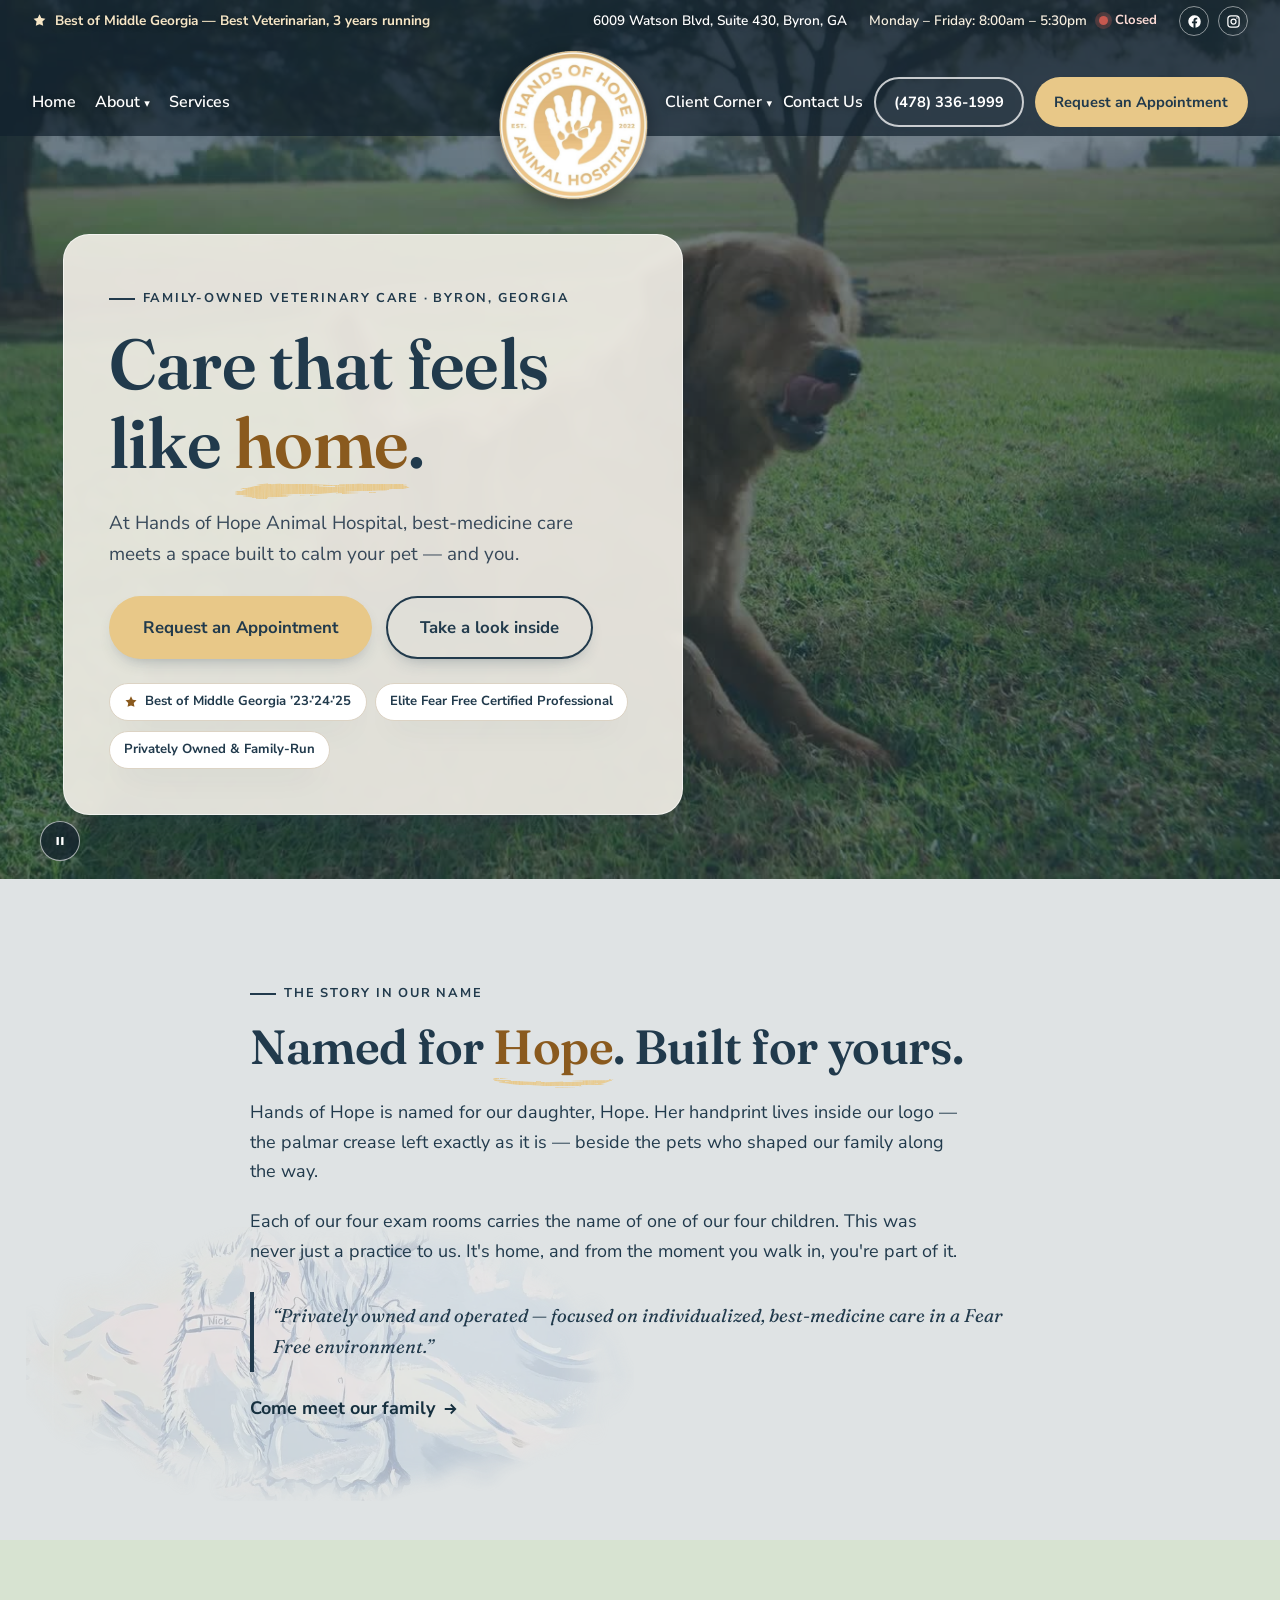
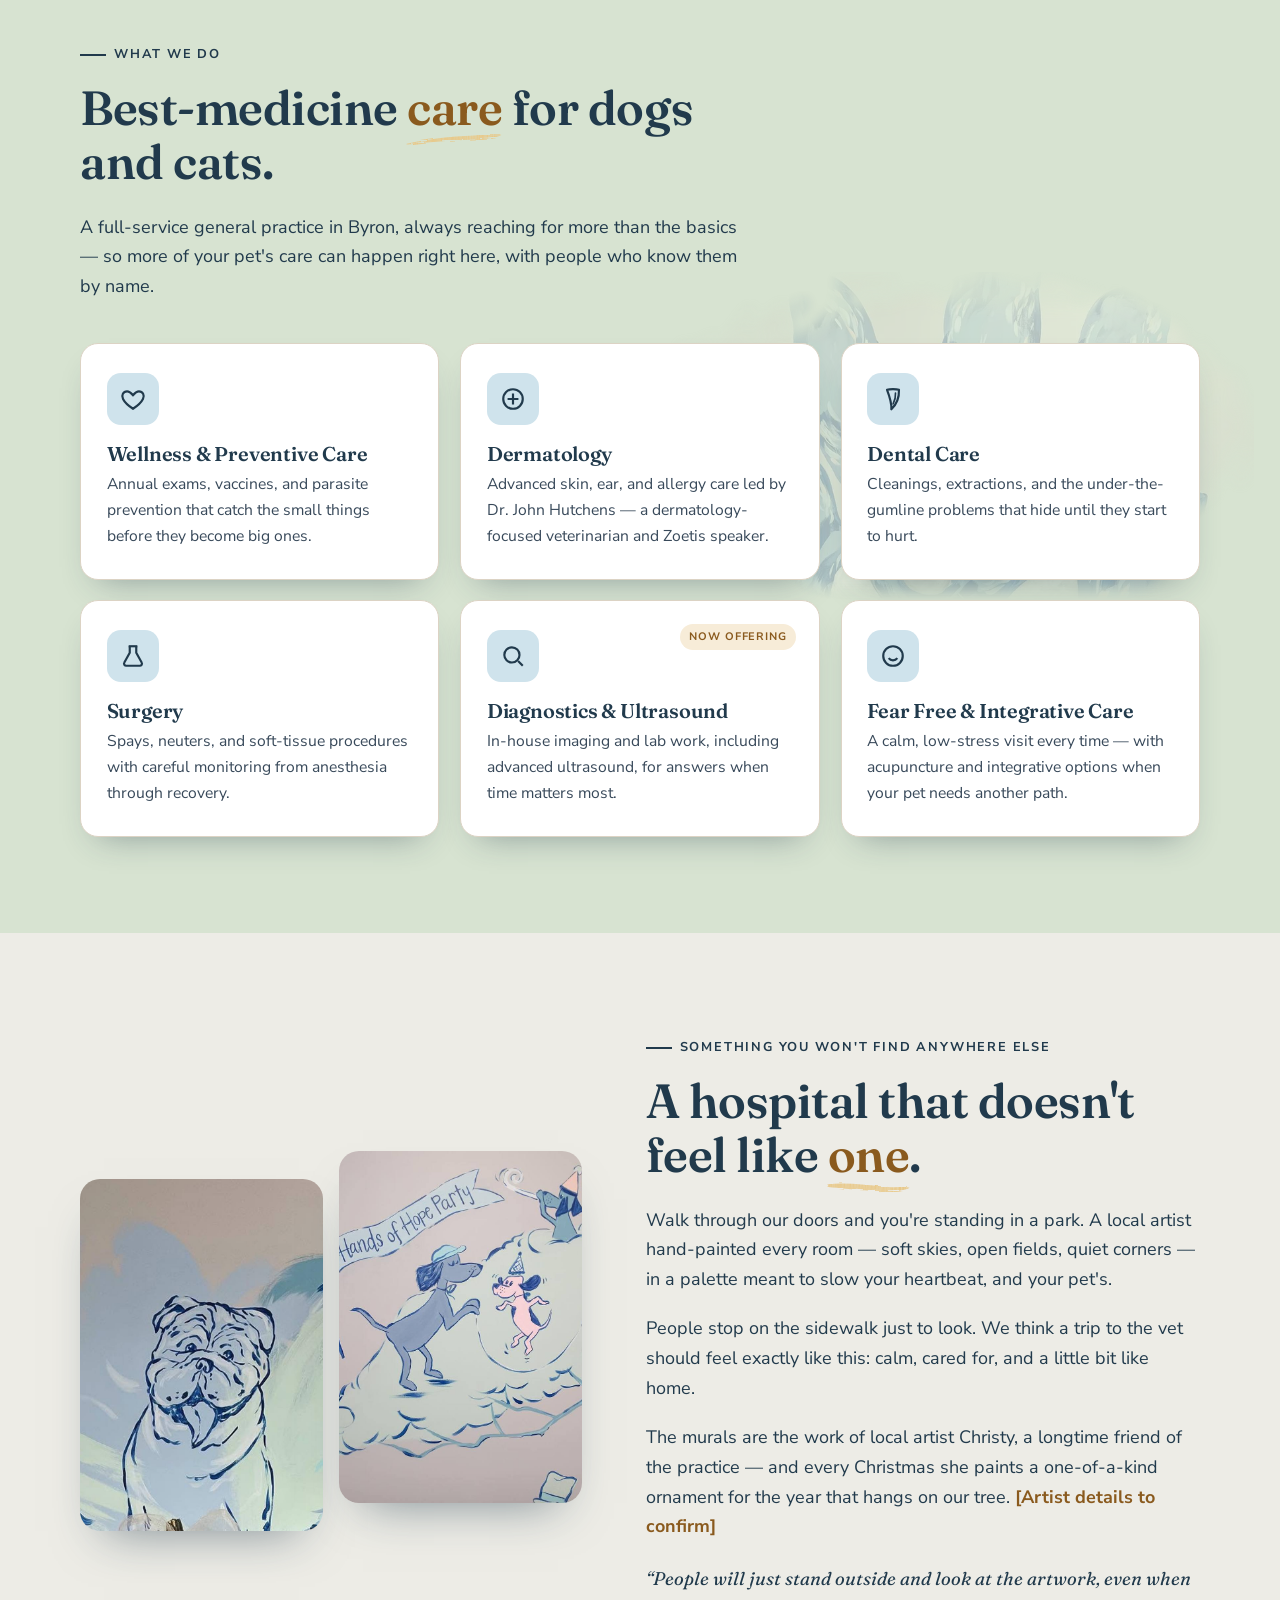
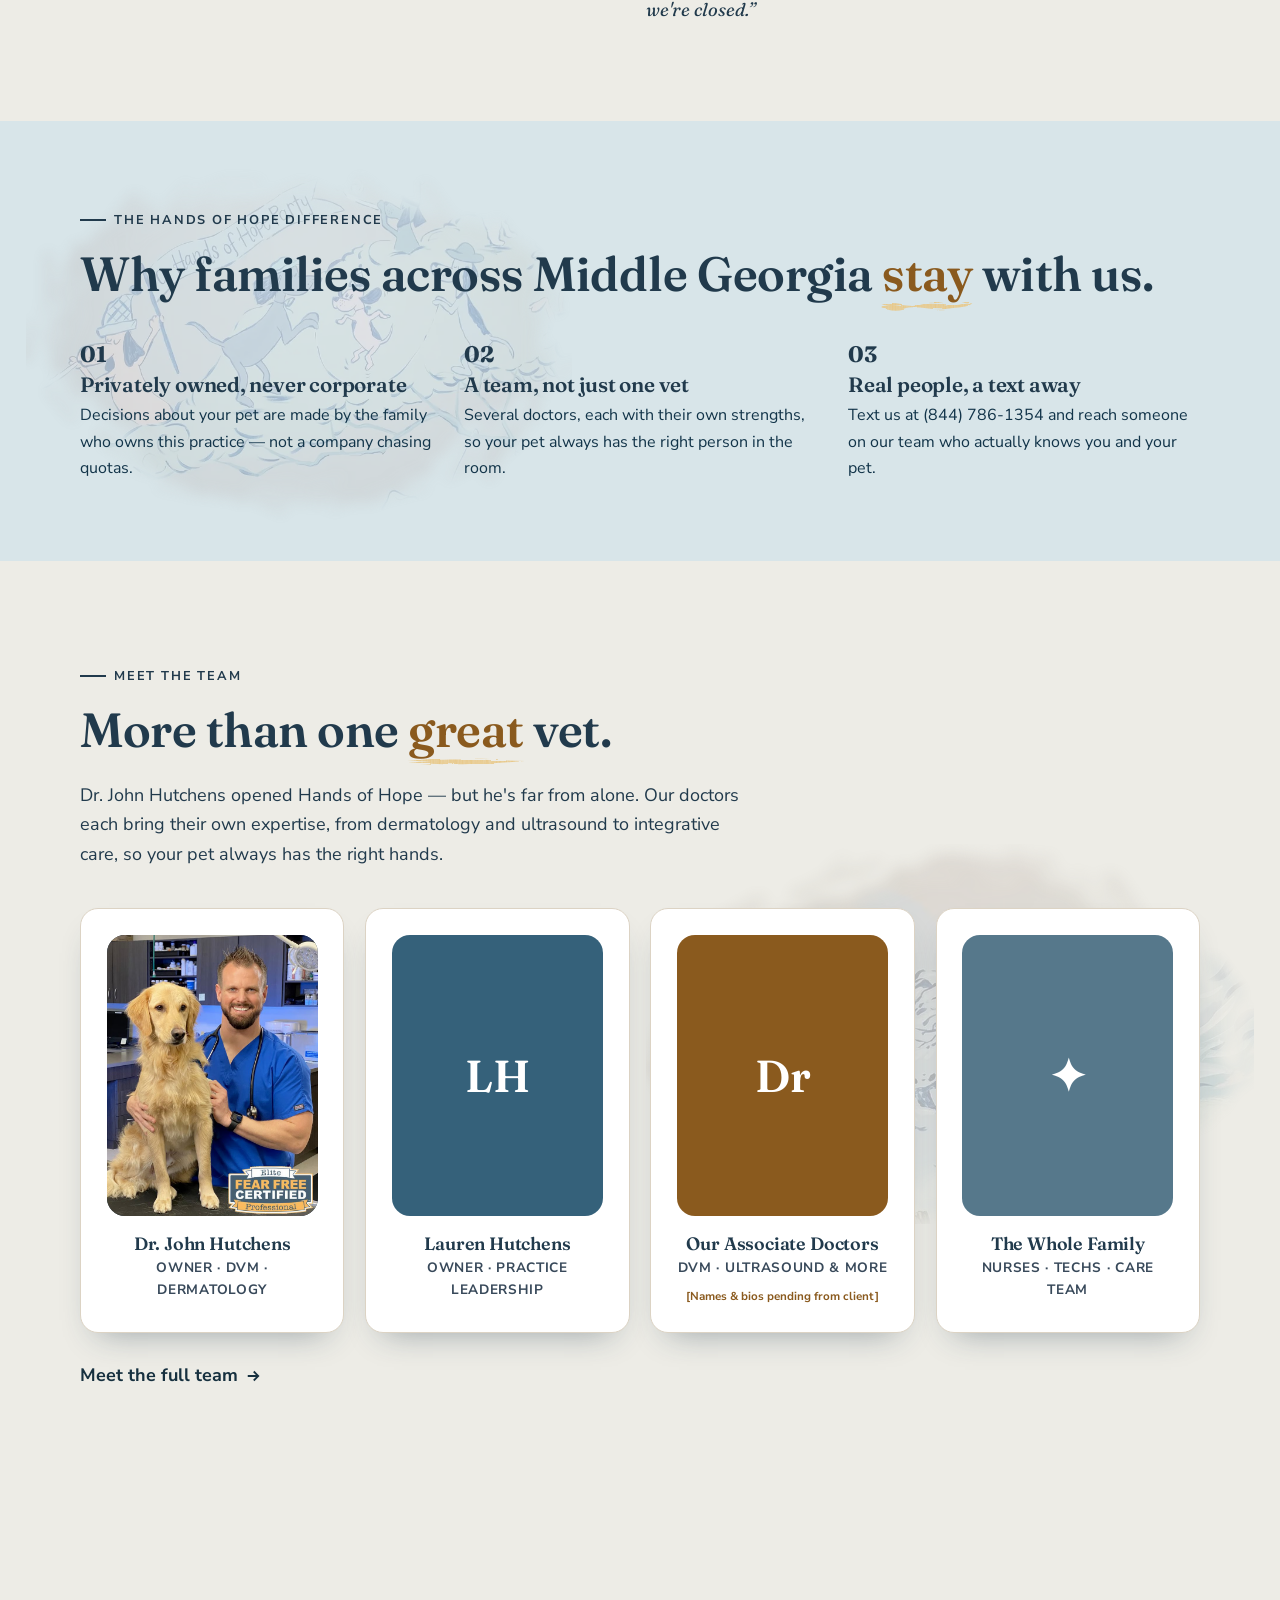
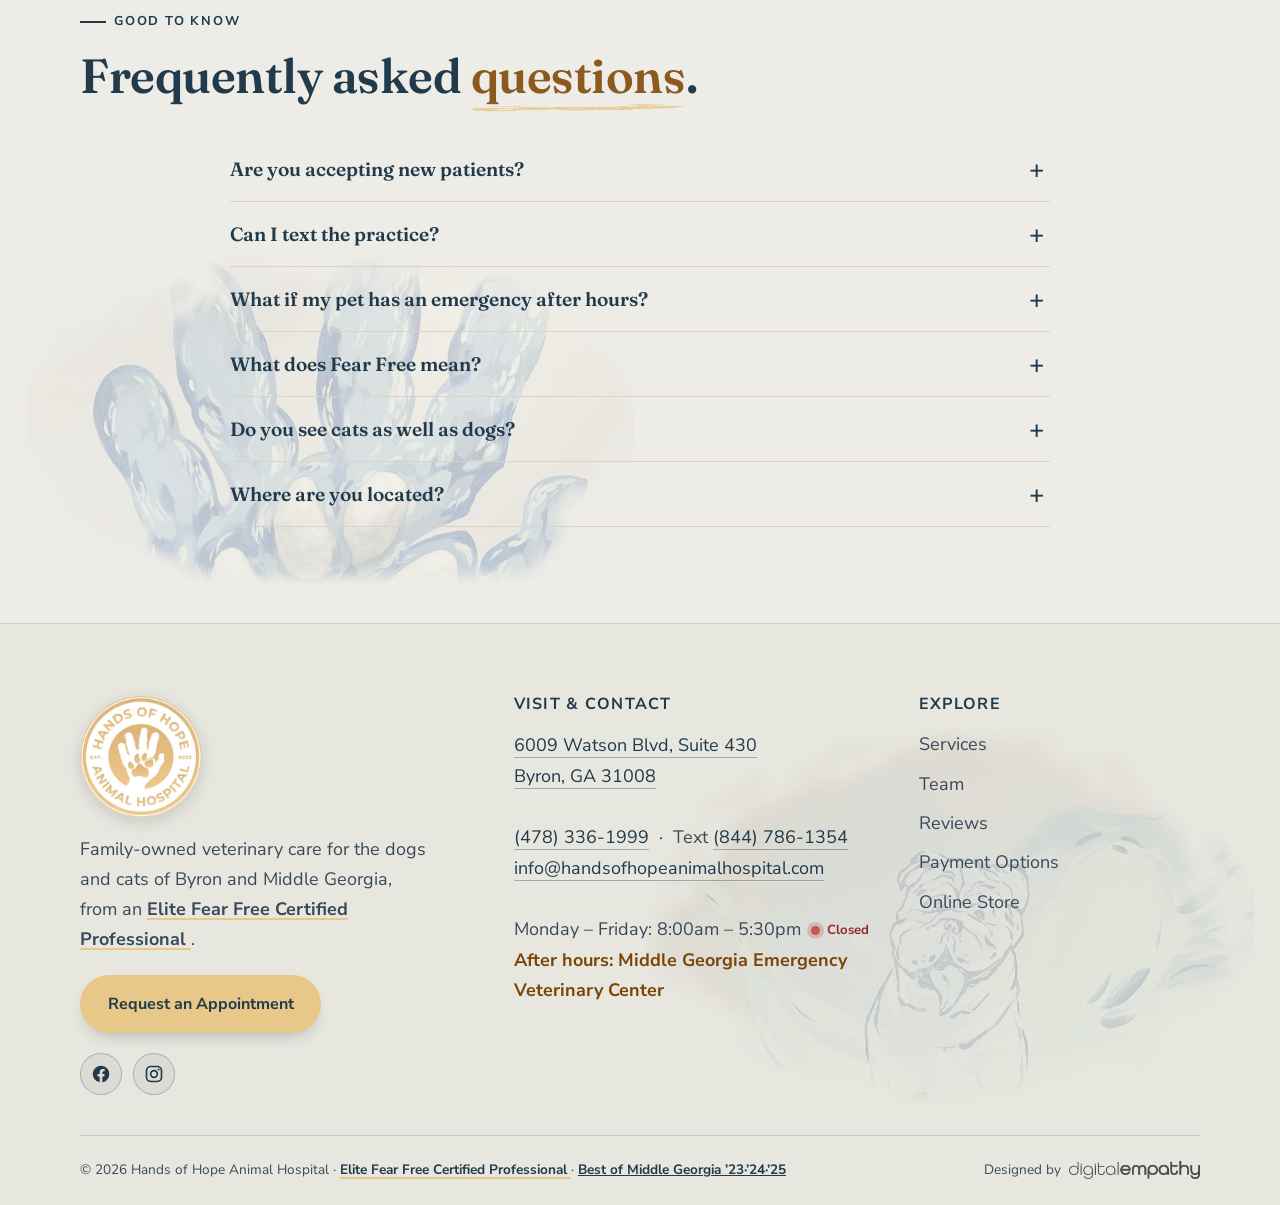
==== index.html @ d05b49e6 "Top bar hours, remove comments, accessibility fixes" ====
<!DOCTYPE html>
<html lang="en">
<head>
<meta charset="UTF-8" />
<meta name="viewport" content="width=device-width, initial-scale=1" />
<title>Hands of Hope Animal Hospital | Family-Owned Veterinary Care in Byron, GA</title>
<meta name="description" content="Hands of Hope Animal Hospital is a family-owned veterinary practice in Byron, Georgia, with care from an Elite Fear Free Certified Professional. Best-medicine care for dogs and cats — wellness, dermatology, dental, surgery, diagnostics and more." />

<link rel="icon" type="image/png" sizes="32x32" href="assets/favicon-32.png" />
<link rel="icon" type="image/png" sizes="16x16" href="assets/favicon-16.png" />
<link rel="icon" href="assets/favicon.ico" sizes="any" />
<link rel="apple-touch-icon" sizes="180x180" href="assets/favicon-180.png" />

<script>(function(w,d,s,l,i){w[l]=w[l]||[];w[l].push({'gtm.start':
new Date().getTime(),event:'gtm.js'});var f=d.getElementsByTagName(s)[0],
j=d.createElement(s),dl=l!='dataLayer'?'&l='+l:'';j.async=true;j.src=
'https://www.googletagmanager.com/gtm.js?id='+i+dl;f.parentNode.insertBefore(j,f);
})(window,document,'script','dataLayer','GTM-XXXXXXX');</script>

<link rel="preconnect" href="https://fonts.googleapis.com" />
<link rel="preconnect" href="https://fonts.gstatic.com" crossorigin />
<link href="https://fonts.googleapis.com/css2?family=Fraunces:opsz,wght@9..144,400;9..144,500;9..144,600;9..144,700&family=Nunito+Sans:wght@400;500;600;700&display=swap" rel="stylesheet" />

<link rel="stylesheet" href="assets/site.css?v=20261015k" />
</head>
<body>
<noscript><iframe src="https://www.googletagmanager.com/ns.html?id=GTM-XXXXXXX"
height="0" width="0" style="display:none;visibility:hidden" title="Google Tag Manager"></iframe></noscript>

<svg width="0" height="0" style="position:absolute" aria-hidden="true" focusable="false">
  <filter id="brushTex" x="-15%" y="-70%" width="130%" height="240%" color-interpolation-filters="sRGB">
    <feTurbulence type="fractalNoise" baseFrequency="0.012 0.8" numOctaves="2" seed="6" result="n"/>
    <feDisplacementMap in="SourceGraphic" in2="n" scale="5" xChannelSelector="R" yChannelSelector="G" result="d"/>
    <feTurbulence type="fractalNoise" baseFrequency="0.85 0.06" numOctaves="1" seed="11" result="grain"/>
    <feColorMatrix in="grain" type="matrix" values="0 0 0 0 0  0 0 0 0 0  0 0 0 0 0  0 0 0 0.7 0.5" result="mask"/>
    <feComposite in="d" in2="mask" operator="in"/>
  </filter>
</svg>

<a class="skip-link" href="#main">Skip to main content</a>

<header class="site-header">
<div class="topbar">
  <div class="wrap">
    <span class="award" aria-label="Voted Best of Middle Georgia, Best Veterinarian, three years running">
      <svg width="15" height="15" viewBox="0 0 24 24" fill="currentColor" aria-hidden="true"><path d="M12 2l2.9 6.1 6.6.9-4.8 4.6 1.2 6.6L12 17.8 6.1 20.2l1.2-6.6L2.5 9l6.6-.9L12 2z"/></svg>
      Best of Middle Georgia — Best Veterinarian, 3 years running
    </span>
    <div class="tb-right">
      <a class="tb-addr" href="https://www.google.com/maps/search/?api=1&amp;query=Hands+of+Hope+Animal+Hospital+6009+Watson+Blvd+Byron+GA+31008" target="_blank" rel="noopener">6009 Watson Blvd, Suite 430, Byron, GA <span class="sr-only">(opens in a new tab)</span></a>
      <span class="tb-hours"><span>Monday – Friday: 8:00am – 5:30pm</span><span class="open-status" data-openstatus aria-live="polite"><span class="os-dot" aria-hidden="true"></span><span class="os-text">Checking hours…</span></span></span>
      <span class="tb-social">
        <a href="https://www.facebook.com/profile.php?id=100090151895183" target="_blank" rel="noopener" aria-label="Hands of Hope on Facebook (opens in a new tab)"><svg width="15" height="15" viewBox="0 0 24 24" fill="currentColor" aria-hidden="true"><path d="M22 12a10 10 0 10-11.6 9.9v-7H7.9V12h2.5V9.8c0-2.5 1.5-3.9 3.8-3.9 1.1 0 2.2.2 2.2.2v2.5h-1.2c-1.2 0-1.6.8-1.6 1.6V12h2.7l-.4 2.9h-2.3v7A10 10 0 0022 12z"/></svg></a>
        <a href="https://www.instagram.com/handsofhopevet" target="_blank" rel="noopener" aria-label="Hands of Hope on Instagram (opens in a new tab)"><svg width="15" height="15" viewBox="0 0 24 24" fill="none" stroke="currentColor" stroke-width="2" aria-hidden="true"><rect x="3" y="3" width="18" height="18" rx="5"/><circle cx="12" cy="12" r="4"/><circle cx="17.5" cy="6.5" r="1.2" fill="currentColor" stroke="none"/></svg></a>
      </span>
    </div>
  </div>
</div>

<nav class="nav" id="nav" aria-label="Primary">
  <div class="wrap">
    <a class="brand" href="#top" aria-label="Hands of Hope Animal Hospital — home">
      <img class="brand-logo" src="assets/hands-of-hope-logo.png" width="150" height="150" alt="Hands of Hope Animal Hospital logo" />
    </a>
    <ul class="nav-links">
      <li><a href="#top">Home</a></li>
      <li class="has-dropdown">
        <a href="#story">About <span class="caret" aria-hidden="true">▾</span></a>
        <ul class="dropdown">
          <li><a href="team.html">Team</a></li>
          <li><a href="reviews.html">Reviews</a></li>
        </ul>
      </li>
      <li><a href="services.html">Services</a></li>
    </ul>
    <div class="nav-cta">
      <div class="has-dropdown cc-drop">
        <a class="nav-tab" href="payment.html">Client Corner <span class="caret" aria-hidden="true">▾</span></a>
        <ul class="dropdown">
          <li><a href="payment.html">Payment Options</a></li>
          <li><a href="https://handsofhope.vetsfirstchoice.com/" target="_blank" rel="noopener">Online Store <span class="sr-only">(opens in a new tab)</span></a></li>
        </ul>
      </div>
      <a class="nav-tab" href="contact.html">Contact Us</a>
      <a class="btn btn-ghost" href="tel:+14783361999">(478) 336-1999</a>
      <a class="btn btn-primary" href="contact.html">Request an Appointment</a>
    </div>
    <button class="hamburger" id="hamburger" aria-label="Open menu" aria-expanded="false" aria-controls="mobileMenu">
      <span></span><span></span><span></span>
    </button>
  </div>
</nav>
</header>

<div class="mobile-menu" id="mobileMenu" aria-hidden="true">
  <button class="mm-close" id="mmClose" aria-label="Close menu">&times;</button>
  <a href="#top">Home</a>
  <a href="#story">About</a>
  <a href="team.html">Team</a>
  <a href="reviews.html">Reviews</a>
  <a href="services.html">Services</a>
  <span class="nav-label">Client Corner</span>
  <a class="mm-sub" href="payment.html">Payment Options</a>
  <a class="mm-sub" href="https://handsofhope.vetsfirstchoice.com/" target="_blank" rel="noopener">Online Store <span class="sr-only">(opens in a new tab)</span></a>
  <a href="contact.html">Contact Us</a>
  <a class="btn btn-ghost" href="tel:+14783361999">(478) 336-1999</a>
  <a class="btn btn-primary" href="contact.html">Request an Appointment</a>
</div>

<main id="main" tabindex="-1">
<span id="top"></span>

<section class="hero">
  <div class="hero-bg">
    <video class="hero-video" autoplay muted loop playsinline preload="metadata" poster="assets/hero-home-poster.jpg" aria-hidden="true">
      <source src="assets/hero-home.mp4" type="video/mp4" />
    </video>
    <img class="hero-fallback" src="assets/hero-home-poster.jpg" alt="Hands of Hope Animal Hospital in Byron, Georgia — hand-painted murals and calm, family-centered care" />
  </div>
  <div class="hero-scrim"></div>
  <button class="video-toggle" type="button" aria-pressed="false" data-video-toggle title="Pause / play video"><svg width="14" height="14" viewBox="0 0 24 24" fill="currentColor" aria-hidden="true"><rect x="6" y="5" width="4" height="14" rx="1"/><rect x="14" y="5" width="4" height="14" rx="1"/></svg><span class="sr-only">Pause video</span></button>

  <div class="hero-inner">
    <div class="hero-card">
      <p class="eyebrow">Family-Owned Veterinary Care · Byron, Georgia</p>
      <h1>Care that feels<br>like <span class="paint">home<svg viewBox="0 0 300 26" preserveAspectRatio="none" aria-hidden="true"><path d="M5 15 C 50 7, 110 9, 165 10 C 215 11, 258 7, 296 11 C 268 15, 232 13, 178 15 C 120 17, 60 20, 20 17 C 12 16, 7 16, 5 15 Z" fill="#E8C888" filter="url(#brushTex)"/></svg></span>.</h1>
      <p class="lead">At Hands of Hope Animal Hospital, best-medicine care meets a space built to calm your pet — and you.</p>
      <div class="hero-cta">
        <a class="btn btn-primary btn-lg" href="contact.html">Request an Appointment</a>
        <a class="btn btn-ghost btn-lg" href="#art">Take a look inside</a>
      </div>
      <div class="hero-proof">
        <span class="chip"><svg width="14" height="14" viewBox="0 0 24 24" fill="currentColor" aria-hidden="true"><path d="M12 2l2.9 6.1 6.6.9-4.8 4.6 1.2 6.6L12 17.8 6.1 20.2l1.2-6.6L2.5 9l6.6-.9L12 2z"/></svg>Best of Middle Georgia ’23·’24·’25</span>
        <span class="chip">Elite Fear Free Certified Professional</span>
        <span class="chip">Privately Owned &amp; Family-Run</span>
      </div>
    </div>
  </div>
</section>

<section class="story reveal mural-bg mb-girl mural-left" id="story">
  <div class="wrap">
    <div class="story-copy">
      <p class="eyebrow">The story in our name</p>
      <h2>Named for <span class="paint">Hope<svg viewBox="0 0 300 26" preserveAspectRatio="none" aria-hidden="true"><path d="M6 12 C 60 16, 130 18, 200 15 C 240 13, 275 16, 295 13 C 270 20, 230 21, 175 21 C 115 21, 55 18, 8 15 C 6 14, 5 13, 6 12 Z" fill="#E8C888" filter="url(#brushTex)"/></svg></span>. Built for yours.</h2>
      <p>Hands of Hope is named for our daughter, Hope. Her handprint lives inside our logo — the palmar crease left exactly as it is — beside the pets who shaped our family along the way.</p>
      <p>Each of our four exam rooms carries the name of one of our four children. This was never just a practice to us. It's home, and from the moment you walk in, you're part of it.</p>
      <p class="mission-quote">“Privately owned and operated — focused on individualized, best-medicine care in a Fear Free environment.”</p>
      <p style="margin-top:1.4rem"><a class="textlink" href="contact.html">Come meet our family <svg width="18" height="18" viewBox="0 0 24 24" fill="none" stroke="currentColor" stroke-width="2.4" aria-hidden="true"><path d="M5 12h14M13 6l6 6-6 6"/></svg></a></p>
    </div>
  </div>
</section>

<section class="services reveal mural-bg mb-hand" id="services">
  <div class="wrap">
    <div class="services-head">
      <p class="eyebrow">What we do</p>
      <h2>Best-medicine <span class="paint">care<svg viewBox="0 0 300 26" preserveAspectRatio="none" aria-hidden="true"><path d="M5 17 C 60 12, 140 9, 210 8 C 250 7, 278 9, 296 7 C 272 12, 230 12, 175 13 C 115 14, 55 16, 8 18 C 6 18, 4 18, 5 17 Z" fill="#E8C888" filter="url(#brushTex)"/></svg></span> for dogs and cats.</h2>
      <p>A full-service general practice in Byron, always reaching for more than the basics — so more of your pet's care can happen right here, with people who know them by name.</p>
    </div>
    <div class="svc-grid">
      <article class="svc-card">
        <span class="svc-ico"><svg width="26" height="26" viewBox="0 0 24 24" fill="none" stroke="currentColor" stroke-width="2" aria-hidden="true"><path d="M12 21s-7-4.5-9.2-9C1 8.5 3 5 6.5 5 8.6 5 10 6.3 12 8.5 14 6.3 15.4 5 17.5 5 21 5 23 8.5 21.2 12 19 16.5 12 21 12 21z"/></svg></span>
        <h3>Wellness &amp; Preventive Care</h3>
        <p>Annual exams, vaccines, and parasite prevention that catch the small things before they become big ones.</p>
      </article>
      <article class="svc-card">
        <span class="svc-ico"><svg width="26" height="26" viewBox="0 0 24 24" fill="none" stroke="currentColor" stroke-width="2" aria-hidden="true"><circle cx="12" cy="12" r="9"/><path d="M12 7v10M7 12h10"/></svg></span>
        <h3>Dermatology</h3>
        <p>Advanced skin, ear, and allergy care led by Dr. John Hutchens — a dermatology-focused veterinarian and Zoetis speaker.</p>
      </article>
      <article class="svc-card">
        <span class="svc-ico"><svg width="26" height="26" viewBox="0 0 24 24" fill="none" stroke="currentColor" stroke-width="2" stroke-linecap="round" stroke-linejoin="round" aria-hidden="true"><path d="M6.5 3.5C9 2.6 15 2.6 17.5 3.5C17.8 10 15.4 16.8 10.5 21.5C10.8 16.5 9.2 10.5 6.5 3.5Z"/><path d="M14.3 6.5C14.5 10 13.7 13.6 12.1 16.6" stroke-width="1.5"/></svg></span>
        <h3>Dental Care</h3>
        <p>Cleanings, extractions, and the under-the-gumline problems that hide until they start to hurt.</p>
      </article>
      <article class="svc-card">
        <span class="svc-ico"><svg width="26" height="26" viewBox="0 0 24 24" fill="none" stroke="currentColor" stroke-width="2" aria-hidden="true"><path d="M9 3v6l-5 9a2 2 0 002 3h12a2 2 0 002-3l-5-9V3"/><path d="M8 3h8"/></svg></span>
        <h3>Surgery</h3>
        <p>Spays, neuters, and soft-tissue procedures with careful monitoring from anesthesia through recovery.</p>
      </article>
      <article class="svc-card">
        <span class="svc-tag">Now offering</span>
        <span class="svc-ico"><svg width="26" height="26" viewBox="0 0 24 24" fill="none" stroke="currentColor" stroke-width="2" aria-hidden="true"><circle cx="11" cy="11" r="7"/><path d="M21 21l-4.3-4.3"/></svg></span>
        <h3>Diagnostics &amp; Ultrasound</h3>
        <p>In-house imaging and lab work, including advanced ultrasound, for answers when time matters most.</p>
      </article>
      <article class="svc-card">
        <span class="svc-ico"><svg width="26" height="26" viewBox="0 0 24 24" fill="none" stroke="currentColor" stroke-width="2" aria-hidden="true"><path d="M12 3a9 9 0 100 18 9 9 0 000-18z"/><path d="M8 14s1.5 2 4 2 4-2 4-2M9 9h.01M15 9h.01"/></svg></span>
        <h3>Fear Free &amp; Integrative Care</h3>
        <p>A calm, low-stress visit every time — with acupuncture and integrative options when your pet needs another path.</p>
      </article>
    </div>
  </div>
</section>

<section class="art reveal" id="art">
  <div class="wrap">
    <div class="art-media">
      <img src="assets/mural-bulldog.jpg" alt="Hand-painted mural of a smiling bulldog in soft blues on a wall at Hands of Hope Animal Hospital" />
      <img src="assets/mural-party.jpg" alt="Hand-painted &quot;A Hands of Hope Party&quot; mural of dogs celebrating in a tree at Hands of Hope Animal Hospital" />
    </div>
    <div class="art-copy">
      <p class="eyebrow">Something you won't find anywhere else</p>
      <h2>A hospital that doesn't feel like <span class="paint">one<svg viewBox="0 0 300 26" preserveAspectRatio="none" aria-hidden="true"><path d="M6 11 C 70 9, 150 12, 220 14 C 255 15, 280 13, 296 15 C 265 20, 210 19, 150 18 C 90 17, 45 15, 8 14 C 6 13, 5 12, 6 11 Z" fill="#E8C888" filter="url(#brushTex)"/></svg></span>.</h2>
      <p>Walk through our doors and you're standing in a park. A local artist hand-painted every room — soft skies, open fields, quiet corners — in a palette meant to slow your heartbeat, and your pet's.</p>
      <p>People stop on the sidewalk just to look. We think a trip to the vet should feel exactly like this: calm, cared for, and a little bit like home.</p>
      <p>The murals are the work of local artist Christy, a longtime friend of the practice — and every Christmas she paints a one-of-a-kind ornament for the year that hangs on our tree. <span style="color:var(--gold-text);font-weight:700;">[Artist details to confirm]</span></p>
      <blockquote>“People will just stand outside and look at the artwork, even when we're closed.”</blockquote>
    </div>
  </div>
</section>

<section class="diff reveal mural-bg mb-party mural-left">
  <div class="wrap">
    <p class="eyebrow" style="color:var(--sage-deep)">The Hands of Hope difference</p>
    <h2>Why families across Middle Georgia <span class="paint">stay<svg viewBox="0 0 300 26" preserveAspectRatio="none" aria-hidden="true"><path d="M5 14 C 45 8, 90 18, 140 12 C 185 7, 225 17, 270 11 C 282 9, 292 12, 296 11 C 280 16, 250 15, 215 17 C 165 20, 120 12, 75 17 C 45 20, 20 16, 6 16 C 5 15, 4 15, 5 14 Z" fill="#E8C888" filter="url(#brushTex)"/></svg></span> with us.</h2>
    <div class="diff-grid">
      <div class="diff-item">
        <span class="diff-num">01</span>
        <h3>Privately owned, never corporate</h3>
        <p>Decisions about your pet are made by the family who owns this practice — not a company chasing quotas.</p>
      </div>
      <div class="diff-item">
        <span class="diff-num">02</span>
        <h3>A team, not just one vet</h3>
        <p>Several doctors, each with their own strengths, so your pet always has the right person in the room.</p>
      </div>
      <div class="diff-item">
        <span class="diff-num">03</span>
        <h3>Real people, a text away</h3>
        <p>Text us at (844) 786-1354 and reach someone on our team who actually knows you and your pet.</p>
      </div>
    </div>
  </div>
</section>

<section class="team reveal mural-bg mb-bulldog" id="team">
  <div class="wrap">
    <div class="team-head">
      <p class="eyebrow">Meet the team</p>
      <h2>More than one <span class="paint">great<svg viewBox="0 0 300 26" preserveAspectRatio="none" aria-hidden="true"><path d="M4 14 C 80 10, 160 11, 296 13 C 160 18, 80 17, 4 14 Z" fill="#E8C888" filter="url(#brushTex)"/></svg></span> vet.</h2>
      <p>Dr. John Hutchens opened Hands of Hope — but he's far from alone. Our doctors each bring their own expertise, from dermatology and ultrasound to integrative care, so your pet always has the right hands.</p>
    </div>
    <div class="team-grid">
      <div class="member m1">
        <div class="avatar headshot"><span aria-hidden="true">JH</span><img src="assets/john-hutchens.jpg" alt="Dr. John Hutchens, owner and veterinarian" onerror="this.remove()" /></div>
        <h3>Dr. John Hutchens</h3>
        <p class="role">Owner · DVM · Dermatology</p>
      </div>
      <div class="member m2">
        <div class="avatar" aria-hidden="true">LH</div>
        <h3>Lauren Hutchens</h3>
        <p class="role">Owner · Practice Leadership</p>
      </div>
      <div class="member m3">
        <div class="avatar" aria-hidden="true">Dr</div>
        <h3>Our Associate Doctors</h3>
        <p class="role">DVM · Ultrasound &amp; More</p>
        <span class="pending">[Names &amp; bios pending from client]</span>
      </div>
      <div class="member m4">
        <div class="avatar" aria-hidden="true">✦</div>
        <h3>The Whole Family</h3>
        <p class="role">Nurses · Techs · Care Team</p>
      </div>
    </div>
    <p style="margin-top:1.8rem"><a class="textlink" href="team.html">Meet the full team <svg width="18" height="18" viewBox="0 0 24 24" fill="none" stroke="currentColor" stroke-width="2.4" aria-hidden="true"><path d="M5 12h14M13 6l6 6-6 6"/></svg></a></p>
  </div>
</section>

<section class="faq reveal mural-bg mb-hand mural-left" id="faq">
  <div class="wrap">
    <div class="faq-head">
      <p class="eyebrow">Good to know</p>
      <h2>Frequently asked <span class="paint">questions<svg viewBox="0 0 300 26" preserveAspectRatio="none" aria-hidden="true"><path d="M5 15 C 70 11, 150 16, 210 12 C 250 9, 278 14, 296 11 C 272 16, 235 14, 180 16 C 120 18, 60 15, 10 17 C 7 17, 4 16, 5 15 Z" fill="#E8C888" filter="url(#brushTex)"/></svg></span>.</h2>
    </div>
    <div class="acc">
      <div class="acc-item">
        <button class="acc-btn" aria-expanded="false" aria-controls="faq1" id="faqb1">Are you accepting new patients?</button>
        <div class="acc-panel" id="faq1" role="region" aria-labelledby="faqb1"><div class="inner"><p>Yes — we'd love to meet you and your pet. Call us at (478) 336-1999 or request an appointment online, and we'll help you get scheduled with one of our doctors.</p></div></div>
      </div>
      <div class="acc-item">
        <button class="acc-btn" aria-expanded="false" aria-controls="faq2" id="faqb2">Can I text the practice?</button>
        <div class="acc-panel" id="faq2" role="region" aria-labelledby="faqb2"><div class="inner"><p>Absolutely. Text us at (844) 786-1354 during business hours and you'll reach a real member of our team through our practice software — perfect for quick questions and appointment requests.</p></div></div>
      </div>
      <div class="acc-item">
        <button class="acc-btn" aria-expanded="false" aria-controls="faq3" id="faqb3">What if my pet has an emergency after hours?</button>
        <div class="acc-panel" id="faq3" role="region" aria-labelledby="faqb3"><div class="inner"><p>When we're closed, we refer to the Middle Georgia Emergency Veterinary Center for after-hours and emergency care. If your pet needs urgent help outside our hours, please contact them directly.</p></div></div>
      </div>
      <div class="acc-item">
        <button class="acc-btn" aria-expanded="false" aria-controls="faq4" id="faqb4">What does Fear Free mean?</button>
        <div class="acc-panel" id="faq4" role="region" aria-labelledby="faqb4"><div class="inner"><p>Fear Free is a certified approach to reducing fear, anxiety, and stress during veterinary visits. Our care is led by an Elite Fear Free Certified Professional, so we take the time to keep your dog or cat calm and comfortable every step of the way.</p></div></div>
      </div>
      <div class="acc-item">
        <button class="acc-btn" aria-expanded="false" aria-controls="faq5" id="faqb5">Do you see cats as well as dogs?</button>
        <div class="acc-panel" id="faq5" role="region" aria-labelledby="faqb5"><div class="inner"><p>We do. Hands of Hope cares for both dogs and cats, and our calm, home-like environment is designed to make even our feline patients feel at ease.</p></div></div>
      </div>
      <div class="acc-item">
        <button class="acc-btn" aria-expanded="false" aria-controls="faq6" id="faqb6">Where are you located?</button>
        <div class="acc-panel" id="faq6" role="region" aria-labelledby="faqb6"><div class="inner"><p>You'll find us at 6009 Watson Boulevard, Suite 430, Byron, Georgia 31008 — serving Byron, Perry, Warner Robins, and the surrounding Middle Georgia communities.</p></div></div>
      </div>
    </div>
  </div>
</section>

</main>

<footer class="mural-bg mb-bulldog">
  <div class="wrap">
    <div class="foot-grid">
      <div class="foot-brand">
        <img class="foot-logo" src="assets/hands-of-hope-logo.png" width="112" height="112" alt="Hands of Hope Animal Hospital logo" />
        <p>Family-owned veterinary care for the dogs and cats of Byron and Middle Georgia, from an <a class="ff-link" href="https://www.fearfree.com/certifications/fear-free-individual-veterinary-professional-certification-programs/" target="_blank" rel="noopener">Elite Fear Free Certified Professional <span class="sr-only">(opens in a new tab)</span></a>.</p>
        <a class="btn btn-light" href="contact.html">Request an Appointment</a>
        <div class="foot-social">
          <a href="https://www.facebook.com/profile.php?id=100090151895183" target="_blank" rel="noopener" aria-label="Hands of Hope Animal Hospital on Facebook (opens in a new tab)">
            <svg width="20" height="20" viewBox="0 0 24 24" fill="currentColor" aria-hidden="true"><path d="M22 12a10 10 0 10-11.6 9.9v-7H7.9V12h2.5V9.8c0-2.5 1.5-3.9 3.8-3.9 1.1 0 2.2.2 2.2.2v2.5h-1.2c-1.2 0-1.6.8-1.6 1.6V12h2.7l-.4 2.9h-2.3v7A10 10 0 0022 12z"/></svg>
          </a>
          <a href="https://www.instagram.com/handsofhopevet" target="_blank" rel="noopener" aria-label="Hands of Hope Animal Hospital on Instagram (opens in a new tab)">
            <svg width="20" height="20" viewBox="0 0 24 24" fill="none" stroke="currentColor" stroke-width="2" aria-hidden="true"><rect x="3" y="3" width="18" height="18" rx="5"/><circle cx="12" cy="12" r="4"/><circle cx="17.5" cy="6.5" r="1.2" fill="currentColor" stroke="none"/></svg>
          </a>
        </div>
      </div>
      <div class="foot-col">
        <h2>Visit &amp; Contact</h2>
        <address class="foot-addr">
          <a href="https://www.google.com/maps/search/?api=1&amp;query=Hands+of+Hope+Animal+Hospital+6009+Watson+Blvd+Byron+GA+31008" target="_blank" rel="noopener">6009 Watson Blvd, Suite 430<br>Byron, GA 31008 <span class="sr-only">(opens in a new tab)</span></a><br><br>
          <a href="tel:+14783361999">(478) 336-1999</a> &nbsp;·&nbsp; Text <a href="sms:+18447861354">(844) 786-1354</a><br>
          <a href="mailto:info@handsofhopeanimalhospital.com">info@handsofhopeanimalhospital.com</a><br><br>
          Monday – Friday:  8:00am – 5:30pm &nbsp;<span class="open-status" data-openstatus><span class="os-dot" aria-hidden="true"></span><span class="os-text">Checking hours…</span></span><br>
          <span class="foot-after">After hours: Middle Georgia Emergency Veterinary Center</span>
        </address>
      </div>
      <div class="foot-col">
        <h2>Explore</h2>
        <ul>
          <li><a href="services.html">Services</a></li>
          <li><a href="team.html">Team</a></li>
          <li><a href="reviews.html">Reviews</a></li>
          <li><a href="payment.html">Payment Options</a></li>
          <li><a href="https://handsofhope.vetsfirstchoice.com/" target="_blank" rel="noopener">Online Store <span class="sr-only">(opens in a new tab)</span></a></li>
        </ul>
      </div>
    </div>
    <div class="foot-bottom">
      <span>© <span id="yr"></span> Hands of Hope Animal Hospital · <a class="ff-link" href="https://www.fearfree.com/certifications/fear-free-individual-veterinary-professional-certification-programs/" target="_blank" rel="noopener">Elite Fear Free Certified Professional <span class="sr-only">(opens in a new tab)</span></a> · <a href="https://www.bestofmiddlegeorgia.com/" target="_blank" rel="noopener"><strong>Best of Middle Georgia ’23·’24·’25</strong> <span class="sr-only">(opens in a new tab)</span></a></span>
      <span><span class="de-credit">Designed by <a href="https://digitalempathyinc.com" target="_blank" rel="noopener"><img src="assets/de-logo.png" width="480" height="66" alt="Digital Empathy (opens in a new tab)" /></a></span></span>
    </div>
  </div>
</footer>

<script>
document.getElementById('yr').textContent = new Date().getFullYear();

var nav = document.getElementById('nav');
var onScroll = function(){ nav.classList.toggle('solid', window.scrollY > 20); };
onScroll(); window.addEventListener('scroll', onScroll, {passive:true});

var ham = document.getElementById('hamburger');
var menu = document.getElementById('mobileMenu');
var mmClose = document.getElementById('mmClose');
function openMenu(){ menu.classList.add('open'); menu.setAttribute('aria-hidden','false'); ham.setAttribute('aria-expanded','true'); document.body.style.overflow='hidden'; }
function closeMenu(){ menu.classList.remove('open'); menu.setAttribute('aria-hidden','true'); ham.setAttribute('aria-expanded','false'); document.body.style.overflow=''; ham.focus(); }
ham.addEventListener('click', openMenu);
mmClose.addEventListener('click', closeMenu);
menu.querySelectorAll('a').forEach(function(a){ a.addEventListener('click', closeMenu); });
document.addEventListener('keydown', function(e){ if(e.key==='Escape' && menu.classList.contains('open')) closeMenu(); });

document.querySelectorAll('.acc-btn').forEach(function(btn){
  btn.addEventListener('click', function(){
    var panel = document.getElementById(btn.getAttribute('aria-controls'));
    var open = btn.getAttribute('aria-expanded') === 'true';
    document.querySelectorAll('.acc-btn').forEach(function(b){
      b.setAttribute('aria-expanded','false');
      document.getElementById(b.getAttribute('aria-controls')).style.maxHeight = null;
    });
    if(!open){ btn.setAttribute('aria-expanded','true'); panel.style.maxHeight = panel.scrollHeight + 'px'; }
  });
});

var io = new IntersectionObserver(function(entries){
  entries.forEach(function(en){ if(en.isIntersecting){ en.target.classList.add('in'); io.unobserve(en.target); } });
}, {threshold:0.15});
document.querySelectorAll('.reveal').forEach(function(el){ io.observe(el); });

(function(){
  var OPEN = 8*60;          // 8:00 am
  var CLOSE = 17*60 + 30;   // 5:30 pm
  var SOON = 60;            // "soon" window, minutes
  var dayMap = {Sun:0,Mon:1,Tue:2,Wed:3,Thu:4,Fri:5,Sat:6};
  function nowET(){
    try{
      var parts = new Intl.DateTimeFormat('en-US',{timeZone:'America/New_York',weekday:'short',hour:'2-digit',minute:'2-digit',hour12:false}).formatToParts(new Date());
      var o={}; parts.forEach(function(p){o[p.type]=p.value;});
      var h=parseInt(o.hour,10); if(h===24)h=0;
      return {dow:dayMap[o.weekday], mins:h*60+parseInt(o.minute,10)};
    }catch(e){
      var d=new Date(); return {dow:d.getDay(), mins:d.getHours()*60+d.getMinutes()};
    }
  }
  function status(){
    var t=nowET(); var weekday = t.dow>=1 && t.dow<=5;
    if(weekday && t.mins>=OPEN && t.mins<CLOSE){
      return (t.mins>=CLOSE-SOON) ? {cls:'os-soon',txt:'Closing soon'} : {cls:'os-open',txt:'Open now'};
    }
    if(weekday && t.mins<OPEN && t.mins>=OPEN-SOON){ return {cls:'os-soon',txt:'Opening soon'}; }
    return {cls:'os-closed',txt:'Closed'};
  }
  function render(){
    var s=status();
    document.querySelectorAll('[data-openstatus]').forEach(function(el){
      el.classList.remove('os-open','os-soon','os-closed');
      el.classList.add(s.cls);
      var t=el.querySelector('.os-text'); if(t&&t.textContent!==s.txt) t.textContent=s.txt;
    });
  }
  render(); setInterval(render, 60000);
})();

</script>
<script>

(function(){
  
  document.querySelectorAll('[data-video-toggle]').forEach(function(btn){
    var v=btn.closest('.hero').querySelector('video'); if(!v) return;
    var icon=btn.querySelector('svg'), lbl=btn.querySelector('span');
    btn.addEventListener('click',function(){
      if(v.paused){v.play();btn.setAttribute('aria-pressed','false');lbl.textContent='Pause video';icon.innerHTML='<rect x="6" y="5" width="4" height="14" rx="1"/><rect x="14" y="5" width="4" height="14" rx="1"/>';}
      else{v.pause();btn.setAttribute('aria-pressed','true');lbl.textContent='Play video';icon.innerHTML='<path d="M8 5v14l11-7z"/>';}
    });
  });
  
  var menu=document.getElementById('mobileMenu'), ham=document.getElementById('hamburger');
  if(menu&&ham){
    var sel='a[href],button:not([disabled])';
    ham.addEventListener('click',function(){ setTimeout(function(){ var f=menu.querySelector(sel); if(f) f.focus(); },50); });
    menu.addEventListener('keydown',function(e){
      if(e.key!=='Tab'||!menu.classList.contains('open')) return;
      var els=[].slice.call(menu.querySelectorAll(sel)), first=els[0], last=els[els.length-1];
      if(e.shiftKey&&document.activeElement===first){e.preventDefault();last.focus();}
      else if(!e.shiftKey&&document.activeElement===last){e.preventDefault();first.focus();}
    });
  }
})();
</script>
<script>

(function(){var h=document.querySelector('.site-header');if(!h)return;
function s(){h.classList.toggle('scrolled',window.scrollY>40);}
s();window.addEventListener('scroll',s,{passive:true});})();
</script>
<script>
(function(){if(!window.matchMedia||!matchMedia('(prefers-reduced-motion: reduce)').matches)return;
document.querySelectorAll('.hero video').forEach(function(v){v.removeAttribute('autoplay');v.pause();
var b=v.closest('.hero').querySelector('[data-video-toggle]');if(!b)return;b.setAttribute('aria-pressed','true');
var l=b.querySelector('span');if(l)l.textContent='Play video';var i=b.querySelector('svg');if(i)i.innerHTML='<path d="M8 5v14l11-7z"/>';});})();
</script>
</body>
</html>
---- assets/site.css ----
:root{
  
  --cream:#EDE2D8;        
  --white:#FFFFFF;
  --ink:#213A4C;          
  --ink-soft:#38495A;     
  --primary:#213A4C;      
  --primary-deep:#16303F; 
  --sky:#CFE3EC;          
  --sky-soft:#D7E3D1;     
  --sage:#CFE3EC;         
  --sage-deep:#213A4C;    
  --blush:#D7E3D1;        
  --gold:#E2BA7D;         
  --gold-soft:#F0D6A9;    
  --gold-text:#8A5A1E;    
  --line:#DCD3C4;         
  --shadow:0 18px 40px -24px rgba(33,58,76,.42);
  --shadow-sm:0 8px 22px -16px rgba(33,58,76,.55);
  --radius:18px;
  --font-head:'Fraunces',Georgia,serif;
  --font-body:'Nunito Sans',system-ui,-apple-system,Segoe UI,Roboto,sans-serif;
  --maxw:1200px;
}

*{box-sizing:border-box;}
html{scroll-behavior:smooth;}
body{
  margin:0;background:#E7E5DDBA;color:var(--ink);
  font-family:var(--font-body);font-size:18px;line-height:1.65;
  -webkit-font-smoothing:antialiased;
}
h1,h2,h3,h4{font-family:var(--font-head);color:var(--ink);line-height:1.12;margin:0 0 .5em;font-weight:600;letter-spacing:-.01em;}
h1{font-size:clamp(2.6rem,6vw,4.4rem);font-weight:600;}
h2{font-size:clamp(2rem,4vw,3rem);}
h3{font-size:clamp(1.3rem,2vw,1.6rem);}
p{margin:0 0 1.1em;max-width:65ch;}
a{color:var(--primary-deep);}
img{max-width:100%;display:block;}
.wrap{max-width:var(--maxw);margin:0 auto;padding:0 clamp(1.2rem,4vw,2.5rem);}
section{position:relative;}

.skip-link{position:absolute;left:-999px;top:0;background:var(--ink);color:#fff;padding:.7rem 1.1rem;border-radius:0 0 10px 0;z-index:1000;}
.skip-link:focus{left:0;}
:focus-visible{outline:3px solid transparent;outline-offset:2px;box-shadow:0 0 0 3px #fff,0 0 0 6px #213A4C !important;border-radius:6px;}

.btn{
  display:inline-flex;align-items:center;gap:.55rem;
  font-family:var(--font-body);font-weight:700;font-size:1rem;
  padding:.85rem 1.6rem;border-radius:999px;cursor:pointer;
  text-decoration:none;border:2px solid transparent;transition:transform .18s ease,background .2s ease,color .2s ease,box-shadow .2s ease;
}
.btn-primary{background:#E8C888;color:var(--ink);}
.btn-primary:hover{background:#D9B15C;transform:translateY(-2px);box-shadow:var(--shadow-sm);}
.btn-ghost{background:transparent;color:var(--ink);border-color:var(--ink);}
.btn-ghost:hover{background:var(--ink);color:#fff;transform:translateY(-2px);}
.btn-light{background:#fff;color:var(--primary-deep);}
.btn-light:hover{background:var(--sky);transform:translateY(-2px);}
.btn-lg{padding:1rem 2rem;font-size:1.05rem;}

.eyebrow{
  font-family:var(--font-body);font-weight:700;text-transform:uppercase;
  letter-spacing:.14em;font-size:.8rem;color:var(--sage-deep);margin:0 0 1rem;
  display:inline-flex;align-items:center;gap:.5rem;
}
.eyebrow::before{content:"";width:26px;height:2px;background:var(--sage-deep);display:inline-block;}

.site-header{position:absolute;top:0;left:0;right:0;z-index:900;}

.site-header .wrap{max-width:none;padding-left:6em;padding-right:6em;}
.tb-addr{color:inherit;text-decoration:none;font-weight:600;}
.tb-addr:hover{color:#fff;text-decoration:underline;}
.tb-social{display:inline-flex;align-items:center;gap:.55rem;}
.tb-social a{width:30px;height:30px;border-radius:50%;display:grid;place-items:center;color:#fff;
  border:1px solid rgba(255,255,255,.5);transition:background .2s ease,color .2s ease,border-color .2s ease;text-shadow:none;}
.tb-social a:hover{background:var(--gold);border-color:var(--gold);color:var(--ink);}

.topbar{background:transparent;color:#F6EFE0;font-size:.85rem;text-shadow:0 1px 6px rgba(0,0,0,.45);}
.topbar .wrap{display:flex;justify-content:space-between;align-items:center;gap:1rem;min-height:42px;flex-wrap:wrap;}
.topbar a{color:#fff;text-decoration:none;font-weight:600;}
.topbar a:hover{text-decoration:underline;}
.topbar .award{display:inline-flex;align-items:center;gap:.5rem;color:#F2D9AE;font-weight:700;}
.topbar .tb-right{display:flex;gap:1.4rem;align-items:center;}

.open-status{display:inline-flex;align-items:center;gap:.45rem;font-weight:700;font-size:.82rem;white-space:nowrap;line-height:1;}
.open-status .os-dot{width:9px;height:9px;border-radius:50%;background:#9aa;flex:none;position:relative;}
.open-status .os-dot::after{content:"";position:absolute;inset:-4px;border-radius:50%;background:inherit;opacity:.28;}
.open-status.os-open .os-dot{background:#4FAE57;}
.open-status.os-soon .os-dot{background:#D98A2B;}
.open-status.os-closed .os-dot{background:#C6584F;}
.open-status.os-open .os-text{color:#9FE8AE;}
.open-status.os-soon .os-text{color:#F7D594;}
.open-status.os-closed .os-text{color:#F6C9C3;}
@media (prefers-reduced-motion:no-preference){
  .open-status.os-open .os-dot::after{animation:osPulse 2.2s ease-out infinite;}
}
@keyframes osPulse{0%{transform:scale(1);opacity:.35;}70%{transform:scale(2.4);opacity:0;}100%{opacity:0;}}

.contact .open-status .os-text{color:var(--ink);}
.contact .open-status.os-open .os-text{color:#1E6125;}
.contact .open-status.os-soon .os-text{color:#7A4507;}
.contact .open-status.os-closed .os-text{color:#8E2B23;}
.contact .open-status{margin-top:0;}
.tb-hours{display:inline-flex;align-items:center;gap:.5rem;}
.hours-line{display:inline-flex;align-items:center;gap:.5rem;flex-wrap:wrap;}

.nav{position:relative;background:transparent;}
.nav.solid{background:transparent;box-shadow:none;}
.nav .wrap{display:grid;grid-template-columns:1fr auto 1fr;align-items:center;min-height:84px;padding-top:.55rem;padding-bottom:.55rem;gap:1rem;}
.brand{display:flex;align-items:center;gap:.65rem;text-decoration:none;color:var(--ink);grid-column:2;justify-self:center;}
.nav-links{grid-column:1;justify-self:start;}
.nav-cta{grid-column:3;justify-self:end;}
.hamburger{grid-column:3;justify-self:end;}
.brand svg{flex:none;}

.brand-logo{flex:none;width:150px;height:150px;margin-bottom:-140px;transition:width .3s ease,height .3s ease,margin .3s ease;}
.nav.solid .brand-logo{width:150px;height:150px;margin-bottom:-140px;}
.brand .bt{font-family:var(--font-head);font-weight:600;font-size:1.28rem;line-height:1;letter-spacing:-.01em;}
.brand .bs{display:block;font-family:var(--font-body);font-size:.66rem;letter-spacing:.18em;text-transform:uppercase;color:var(--ink-soft);font-weight:700;margin-top:2px;}
.nav-links{display:flex;align-items:center;gap:1.9rem;list-style:none;margin:0;padding:0;}
.nav-links a{color:#fff;text-decoration:none;font-weight:600;font-size:1rem;position:relative;padding:.3rem 0;text-shadow:0 1px 6px rgba(0,0,0,.45);}
.nav-links a::after{content:"";position:absolute;left:0;bottom:-2px;height:2px;width:0;background:var(--gold);transition:width .25s ease;}
.nav-links a:hover::after,.nav-links a:focus-visible::after{width:100%;}
.nav-links li{position:relative;}
.caret{font-size:.7em;}
.dropdown{position:absolute;top:100%;left:0;min-width:170px;list-style:none;margin:.4rem 0 0;padding:.5rem;
  background:#fff;border-radius:12px;box-shadow:0 18px 36px -18px rgba(33,58,76,.55);
  opacity:0;visibility:hidden;transform:translateY(6px);transition:opacity .2s ease,transform .2s ease,visibility .2s;z-index:30;}
.dropdown::before{content:"";position:absolute;top:-.5rem;left:0;right:0;height:.5rem;}
.has-dropdown:hover .dropdown,.has-dropdown:focus-within .dropdown{opacity:1;visibility:visible;transform:translateY(0);}
.nav-links .dropdown a{display:block;color:var(--ink);text-shadow:none;padding:.55rem .7rem;border-radius:8px;font-weight:600;}
.nav-links .dropdown a::after{display:none;}
.nav-links .dropdown a:hover{background:var(--sky-soft);}
.nav-cta{display:flex;align-items:center;gap:1.1rem;}
.nav-tab{color:#fff;text-decoration:none;font-weight:600;font-size:1rem;position:relative;padding:.3rem 0;white-space:nowrap;text-shadow:0 1px 6px rgba(0,0,0,.45);}
.nav-tab::after{content:"";position:absolute;left:0;bottom:-2px;height:2px;width:0;background:var(--gold);transition:width .25s ease;}
.nav-tab:hover::after,.nav-tab:focus-visible::after{width:100%;}
.nav-cta .btn-ghost{color:#fff;border-color:rgba(255,255,255,.75);}
.nav-cta .btn-ghost:hover{background:#fff;color:var(--primary-deep);border-color:#fff;}
.nav-phone{text-decoration:none;color:#fff;font-weight:700;white-space:nowrap;text-shadow:0 1px 6px rgba(0,0,0,.45);}
.nav-phone:hover{color:var(--gold-soft);}
.hamburger{display:none;background:none;border:0;cursor:pointer;padding:.4rem;width:44px;height:44px;}
.hamburger span{display:block;width:24px;height:2px;background:#fff;margin:5px auto;transition:.3s;}
.hamburger[aria-expanded="true"] span:nth-child(1){transform:translateY(7px) rotate(45deg);}
.hamburger[aria-expanded="true"] span:nth-child(2){opacity:0;}
.hamburger[aria-expanded="true"] span:nth-child(3){transform:translateY(-7px) rotate(-45deg);}

.hero{position:relative;min-height:88vh;display:flex;align-items:center;overflow:hidden;padding:clamp(210px,26vh,270px) 0 clamp(2.5rem,6vw,4rem);}
.hero-bg{position:absolute;inset:0;background:var(--sky);}
.hero-bg video,.hero-bg img{width:100%;height:100%;object-fit:cover;display:block;}
.hero-fallback{display:none;}
@media (prefers-reduced-motion:reduce){.hero-video{display:none;}.hero-fallback{display:block;}}
.hero-scrim{position:absolute;inset:0;background:rgba(33,58,76,.55);}
.hero-inner{position:relative;z-index:2;max-width:var(--maxw);margin:0 auto;padding:0 clamp(1.2rem,4vw,2.5rem) 0 clamp(1.08rem,3.6vw,2.25rem);width:100%;}
.hero-card{max-width:620px;background:rgba(246,242,234,.9);backdrop-filter:blur(4px);border-radius:26px;
  padding:clamp(1.8rem,4vw,2.8rem);box-shadow:0 30px 60px -30px rgba(33,58,76,.6);border:1px solid rgba(255,255,255,.6);}
.hero h1{margin-bottom:.35em;}
.hero h1 .paint{position:relative;white-space:nowrap;color:var(--gold-text);}
.hero h1 .paint svg{position:absolute;left:-.04em;bottom:-.32em;width:104%;height:.55em;}

.paint{position:relative;white-space:nowrap;color:var(--gold-text);}
.paint > svg{position:absolute;left:-.04em;bottom:-.30em;width:104%;height:.5em;pointer-events:none;}
.hero .lead{font-size:1.18rem;color:var(--ink-soft);max-width:44ch;}
.hero-cta{display:flex;flex-wrap:wrap;gap:.9rem;margin:1.6rem 0 0;}
.hero .btn-ghost{color:var(--ink);border-color:var(--ink);}
.hero .btn-ghost:hover{background:var(--ink);color:#fff;}
.hero-proof{display:flex;flex-wrap:wrap;gap:.6rem .5rem;margin-top:1.5rem;}
.chip{display:inline-flex;align-items:center;gap:.45rem;background:var(--white);border:1px solid var(--line);
  border-radius:999px;padding:.45rem .9rem;font-size:.82rem;font-weight:700;color:var(--ink);box-shadow:var(--shadow-sm);}
.chip svg{color:var(--gold-text);}
.hero-doodle{position:absolute;z-index:2;color:var(--cream);opacity:.9;}
.hero-doodle.d1{top:24%;right:8%;width:120px;}
.hero-doodle.d2{bottom:14%;right:22%;width:90px;transform:rotate(12deg);}
.hero-doodle.d3{top:38%;right:31%;width:52px;}
.hero-tagline{position:absolute;z-index:2;right:5%;bottom:6%;color:#fff;font-family:var(--font-head);font-style:italic;
  font-size:1.05rem;text-shadow:0 2px 10px rgba(0,0,0,.4);max-width:260px;text-align:right;}
@media(max-width:760px){ .hero-doodle,.hero-tagline{display:none;} .hero{min-height:0;padding-bottom:1rem;} }

.story{padding:clamp(3.5rem,8vw,6rem) 0;}
.story .wrap{display:grid;grid-template-columns:1fr 1fr;gap:clamp(2rem,5vw,4.5rem);align-items:center;}
.story-media{position:relative;}
.story-media img{width:100%;height:auto;object-fit:contain;filter:drop-shadow(0 16px 22px rgba(33,58,76,.2));}
.mission-quote{
  margin-top:1.6rem;border-left:4px solid var(--sage-deep);padding:.6rem 0 .6rem 1.2rem;
  font-family:var(--font-head);font-style:italic;font-size:1.15rem;color:var(--ink);
}
.textlink{display:inline-flex;align-items:center;gap:.4rem;font-weight:700;text-decoration:none;color:var(--primary-deep);}
.textlink svg{transition:transform .2s ease;}
.textlink:hover svg{transform:translateX(4px);}

.services{padding:clamp(3.5rem,8vw,6rem) 0;background:var(--sky-soft);}
.services-head{max-width:60ch;margin-bottom:2.6rem;}
.svc-grid{display:grid;grid-template-columns:repeat(3,1fr);gap:1.3rem;}
.svc-card{background:#fff;border-radius:var(--radius);padding:1.8rem 1.6rem;border:1px solid var(--line);
  box-shadow:var(--shadow-sm);transition:transform .22s ease,box-shadow .22s ease;position:relative;}
.svc-card:hover{transform:translateY(-6px);box-shadow:var(--shadow);}
.svc-ico{width:52px;height:52px;border-radius:14px;background:var(--sage);display:grid;place-items:center;color:var(--sage-deep);margin-bottom:1.1rem;}
.svc-card h3{margin-bottom:.35em;font-size:1.25rem;}
.svc-card p{font-size:.98rem;color:var(--ink-soft);margin:0;}
.svc-tag{position:absolute;top:1.4rem;right:1.4rem;font-size:.68rem;font-weight:700;text-transform:uppercase;letter-spacing:.08em;
  color:var(--gold-text);background:#F7ECD8;border-radius:999px;padding:.25rem .6rem;}

.art{padding:clamp(3.5rem,8vw,6rem) 0;}
.art .wrap{display:grid;grid-template-columns:.95fr 1.05fr;gap:clamp(2rem,5vw,4rem);align-items:center;}
.art-media{display:grid;grid-template-columns:1fr 1fr;gap:1rem;}
.art-media img{border-radius:20px;box-shadow:var(--shadow-sm);width:100%;height:100%;object-fit:cover;aspect-ratio:3/4;}
.art-media img:first-child{margin-top:28px;}
.art blockquote{margin:1.4rem 0 0;font-family:var(--font-head);font-size:1.15rem;font-style:italic;color:var(--sage-deep);}

.diff{padding:clamp(3rem,7vw,5rem) 0;background:var(--sage);}
.diff-grid{display:grid;grid-template-columns:repeat(3,1fr);gap:2rem;margin-top:2.2rem;}
.diff-item h3{font-size:1.3rem;margin-bottom:.3em;}
.diff-item p{color:#123449;margin:0;font-size:1rem;}
.diff-num{font-family:var(--font-head);font-size:1.4rem;color:var(--sage-deep);font-weight:700;}

.team{padding:clamp(3.5rem,8vw,6rem) 0;}
.team-head{max-width:60ch;margin-bottom:2.4rem;}
.team-grid{display:grid;grid-template-columns:repeat(4,1fr);gap:1.3rem;}
.member{background:#fff;border:1px solid var(--line);border-radius:var(--radius);padding:1.6rem;text-align:center;box-shadow:var(--shadow-sm);transition:transform .2s ease;}
.member:hover{transform:translateY(-5px);}
.avatar{width:88px;height:88px;border-radius:50%;margin:0 auto 1rem;display:grid;place-items:center;
  font-family:var(--font-head);font-size:1.9rem;font-weight:600;color:#fff;background:var(--primary);}
.member.m2 .avatar{background:#35617A;}
.member.m3 .avatar{background:var(--gold-text);}
.member.m4 .avatar{background:#56788B;}
.member h3{font-size:1.12rem;margin-bottom:.15em;}
.member .role{font-size:.85rem;color:var(--ink-soft);font-weight:700;text-transform:uppercase;letter-spacing:.05em;margin:0;}
.member .pending{font-size:.72rem;color:var(--gold-text);font-weight:700;margin-top:.5rem;display:block;}

.reviews{padding:clamp(3.5rem,8vw,6rem) 0;background:var(--ink);color:#EAF1F5;}
.reviews h2,.reviews .eyebrow{color:#fff;}
.reviews .eyebrow{color:#E8C888;}
.reviews .eyebrow::before{background:#E8C888;}
.rev-grid{display:grid;grid-template-columns:repeat(3,1fr);gap:1.3rem;margin:2.4rem 0 2rem;}
.rev-card{background:#2E4E60;border-radius:var(--radius);padding:1.7rem;border:1px solid #47657A;}
.stars{color:#F2C879;letter-spacing:2px;margin-bottom:.7rem;}
.rev-card p{color:#DCE7EE;font-size:1rem;margin:0 0 1rem;}
.rev-card .who{font-weight:700;color:#fff;font-size:.95rem;}
.rev-note{font-size:.75rem;color:#B3C5D1;}

.faq{padding:clamp(3.5rem,8vw,6rem) 0;}
.faq-head{max-width:60ch;margin-bottom:2.2rem;}
.acc{max-width:820px;margin:0 auto;}
.acc-item{border-bottom:1px solid var(--line);}
.acc-btn{width:100%;background:none;border:0;cursor:pointer;text-align:left;padding:1.25rem 3rem 1.25rem 0;
  font-family:var(--font-head);font-size:1.2rem;font-weight:600;color:var(--ink);position:relative;}
.acc-btn::after{content:"+";position:absolute;right:.4rem;top:50%;transform:translateY(-50%);font-size:1.6rem;color:var(--primary);transition:transform .25s ease;font-family:var(--font-body);}
.acc-btn[aria-expanded="true"]::after{content:"–";}
.acc-panel{overflow:hidden;max-height:0;transition:max-height .3s ease;}
.acc-panel .inner{padding:0 2.5rem 1.4rem 0;color:var(--ink-soft);}
.acc-panel p{margin:0;}

.contact{padding:clamp(3.5rem,8vw,6rem) 0;background:var(--sky);}
.contact .wrap{display:grid;grid-template-columns:1.1fr .9fr;gap:clamp(2rem,5vw,4rem);align-items:start;}
.contact h2{font-size:clamp(2rem,3.5vw,2.7rem);}
.form-card{background:#fff;border-radius:var(--radius);padding:1.9rem;box-shadow:var(--shadow);border:1px solid var(--line);}
.form-row{display:grid;grid-template-columns:1fr 1fr;gap:1rem;}
.field{margin-bottom:1rem;}
.field label{display:block;font-weight:700;font-size:.9rem;margin-bottom:.35rem;}
.field input,.field textarea{width:100%;padding:.8rem .9rem;border:1.5px solid var(--line);border-radius:12px;font:inherit;font-size:1rem;background:var(--cream);color:var(--ink);}
.field input:focus,.field textarea:focus{outline:none;border-color:var(--primary);background:#fff;}
.field textarea{min-height:110px;resize:vertical;}
.form-note{font-size:.8rem;color:var(--ink-soft);margin:.6rem 0 0;}
.info-list{list-style:none;margin:0;padding:0;}
.info-list li{display:flex;gap:.9rem;align-items:flex-start;margin-bottom:1.3rem;}
.info-list .i-ico{width:44px;height:44px;flex:none;border-radius:12px;background:#fff;display:grid;place-items:center;color:var(--primary-deep);box-shadow:var(--shadow-sm);}
.info-list b{display:block;font-family:var(--font-head);font-size:1.05rem;}
.info-list a{color:var(--ink);text-decoration:none;font-weight:600;}
.info-list a:hover{color:var(--primary-deep);text-decoration:underline;}
.emergency{background:var(--ink);color:#fff;border-radius:14px;padding:1.1rem 1.3rem;margin-top:.5rem;}
.emergency b{color:#F2C879;font-family:var(--font-head);}
.emergency a{color:#fff;}

footer{background:var(--ink);color:#C9D8E1;padding:clamp(3rem,6vw,4.5rem) 0 1.5rem;}
.foot-grid{display:grid;grid-template-columns:1.4fr 1fr 1.3fr;gap:2.5rem;}
.foot-logo{width:112px;height:112px;display:block;margin-bottom:1rem;}
.foot-social{display:flex;gap:.7rem;margin-top:1.3rem;}
.foot-social a{width:42px;height:42px;border-radius:50%;display:grid;place-items:center;background:rgba(255,255,255,.08);border:1px solid #3a5568;color:#fff;transition:background .2s ease,transform .2s ease,border-color .2s ease;}
.foot-social a:hover{background:var(--gold);border-color:var(--gold);color:var(--ink);transform:translateY(-2px);}
.foot-brand .bt{font-family:var(--font-head);color:#fff;font-size:1.5rem;}
.foot-brand p{color:#9FB6C4;max-width:32ch;margin:.8rem 0 1.3rem;}
.foot-col h2,.foot-col h4{color:#fff;font-size:1rem;text-transform:uppercase;letter-spacing:.08em;margin-bottom:1rem;font-family:var(--font-body);font-weight:700;}
.foot-col ul{list-style:none;margin:0;padding:0;}
.foot-col li{margin-bottom:.6rem;}
.foot-col a{color:#C9D8E1;text-decoration:none;}
.foot-col a:hover{color:#fff;text-decoration:underline;}
.foot-addr{font-style:normal;color:#C9D8E1;line-height:1.7;}
.foot-addr a{color:#fff;text-decoration:none;border-bottom:1px solid #486074;}
.foot-bottom{border-top:1px solid #334a5c;margin-top:2.5rem;padding-top:1.4rem;display:flex;justify-content:space-between;gap:1rem;flex-wrap:wrap;font-size:.85rem;color:#8FA6B4;}
.foot-bottom a{color:#C9D8E1;}

.reveal{opacity:0;transform:translateY(28px);transition:opacity .7s ease,transform .7s ease;}
.reveal.in{opacity:1;transform:none;}

.mobile-menu{position:fixed;inset:0;background:var(--cream);z-index:950;transform:translateX(100%);transition:transform .32s ease;
  display:flex;flex-direction:column;padding:6rem 2rem 2rem;gap:.4rem;}
.mobile-menu.open{transform:translateX(0);}
.mobile-menu a{font-family:var(--font-head);font-size:1.6rem;color:var(--ink);text-decoration:none;padding:.6rem 0;border-bottom:1px solid var(--line);}
.mobile-menu .btn{margin-top:1.4rem;justify-content:center;}
.mm-close{position:absolute;top:1.4rem;right:1.4rem;background:none;border:0;font-size:2rem;cursor:pointer;color:var(--ink);width:44px;height:44px;}

@media (max-width:980px){
  .nav-links,.nav-cta{display:none;}
  .hamburger{display:block;}
  .site-header .wrap{padding-left:2rem;padding-right:2rem;}
  .story .wrap,.art .wrap,.contact .wrap{grid-template-columns:1fr;}
  .svc-grid,.rev-grid,.diff-grid{grid-template-columns:1fr 1fr;}
  .team-grid{grid-template-columns:1fr 1fr;}
  .foot-grid{grid-template-columns:1fr 1fr;}
  .art-media img:first-child{margin-top:0;}
}
@media (max-width:640px){
  .nav-links,.nav-cta{display:none;}
  .hamburger{display:block;}
  .site-header .wrap{padding-left:1.25rem;padding-right:1.25rem;}
  .svc-grid,.rev-grid,.diff-grid,.team-grid,.form-row,.foot-grid{grid-template-columns:1fr;}
  .topbar .tb-right{display:none;}
  body{font-size:17px;}
}

@media (prefers-reduced-motion:reduce){
  *{scroll-behavior:auto !important;}
  .reveal{opacity:1 !important;transform:none !important;transition:none !important;}
  .btn,.svc-card,.member,.textlink svg{transition:none !important;}
}

.btn{box-shadow:0 8px 18px -10px rgba(33,58,76,.45);}
.btn:hover{box-shadow:0 14px 26px -12px rgba(33,58,76,.55);}
.svc-card,.member,.form-card,.hero-card,.info-list .i-ico,.chip,.wtag{box-shadow:0 16px 32px -18px rgba(33,58,76,.45);}
.rev-card{box-shadow:0 18px 36px -18px rgba(0,0,0,.5);}
.art-media img{box-shadow:0 24px 46px -24px rgba(33,58,76,.55);}
.brand-logo,.foot-logo{filter:drop-shadow(0 6px 10px rgba(0,0,0,.35));}

.btn{position:relative;z-index:0;overflow:hidden;}
.btn::before{content:"";position:absolute;inset:0;z-index:-1;transform:translateY(101%);transition:transform .42s cubic-bezier(.45,0,.2,1);}
.btn:hover::before,.btn:focus-visible::before{transform:translateY(0);}
.btn-primary::before{background:var(--ink);}
.btn-primary:hover,.btn-primary:focus-visible{color:#fff;}
.btn-light::before{background:var(--ink);}
.btn-light:hover,.btn-light:focus-visible{color:#fff;}
.btn-ghost::before{background:var(--ink);}
.btn-ghost:hover,.btn-ghost:focus-visible{color:#fff;}
.nav-cta .btn-ghost::before{background:#fff;}
.nav-cta .btn-ghost:hover,.nav-cta .btn-ghost:focus-visible{color:var(--primary-deep);}
.hero .btn-ghost::before{background:var(--ink);}
.hero .btn-ghost:hover,.hero .btn-ghost:focus-visible{color:#fff;}
@media (prefers-reduced-motion:reduce){.btn::before{transition:none;}}

.paint > svg{clip-path:inset(0 100% 0 0);transition:clip-path 1.1s cubic-bezier(.5,0,.2,1) .15s;}
.reveal.in .paint > svg{clip-path:inset(0 0 0 0);}
.hero .paint > svg{clip-path:inset(0 100% 0 0);animation:paintOn 1.1s cubic-bezier(.5,0,.2,1) .55s forwards;}
@keyframes paintOn{to{clip-path:inset(0 0 0 0);}}
@media (prefers-reduced-motion:reduce){
  .paint > svg,.hero .paint > svg{clip-path:none;transition:none;animation:none;}
}

.sec-art{position:absolute;pointer-events:none;user-select:none;z-index:0;width:clamp(240px,27vw,440px);height:auto;
  filter:drop-shadow(0 12px 18px rgba(33,58,76,.18));opacity:0;transform:translateY(16px);transition:opacity .8s ease,transform .8s ease;}
.reveal.in .sec-art{opacity:1;transform:none;}
.sec-art.br{right:1.5%;bottom:-4px;}
.sec-art.bl{left:1.5%;bottom:-4px;}
.story,.diff,.faq{overflow:hidden;}
.story .wrap,.diff .wrap,.faq .wrap{position:relative;z-index:2;}
@media (max-width:820px){.sec-art{display:none;}}

.mural-bg{position:relative;isolation:isolate;}
.mural-bg::before{content:"";position:absolute;inset:0;z-index:-1;pointer-events:none;
  background-size:cover;background-position:center;background-repeat:no-repeat;opacity:.153;}
.mb-party::before{background-image:url(mural-party.jpg);}
.mb-hand::before{background-image:url(mural-hand.jpg);}
.mb-girl::before{background-image:url(mural-girl.jpg);}
.mb-bulldog::before{background-image:url(mural-bulldog.jpg);}
.reviews.mural-bg::before{opacity:.09;}

.story .wrap{grid-template-columns:1fr;max-width:860px;}

.sr-only{position:absolute!important;width:1px;height:1px;padding:0;margin:-1px;overflow:hidden;clip:rect(0,0,0,0);white-space:nowrap;border:0;}

.site-header{background:rgba(19,34,46,.5);}

.hero-tagline{background:rgba(19,34,46,.6);padding:.55rem .85rem;border-radius:10px;}

.subhero .hero-scrim{background:rgba(19,34,46,.7);}

.mobile-menu{visibility:hidden;transition:transform .32s ease,visibility 0s linear .32s;}
.mobile-menu.open{visibility:visible;transition:transform .32s ease;}

.nav-label{color:#fff;font-weight:600;font-size:1rem;white-space:nowrap;text-shadow:0 1px 6px rgba(0,0,0,.45);cursor:default;}
.mobile-menu .nav-label{color:var(--ink);font-family:var(--font-head);font-size:1.6rem;padding:.6rem 0;border-bottom:1px solid var(--line);text-shadow:none;}

.video-toggle{position:absolute;z-index:3;left:clamp(1.2rem,4vw,2.5rem);bottom:1.1rem;display:inline-flex;align-items:center;gap:.45rem;
  background:rgba(19,34,46,.75);color:#fff;border:1px solid rgba(255,255,255,.6);border-radius:999px;padding:.5rem .9rem;font:700 .85rem var(--font-body);cursor:pointer;}
.video-toggle:hover{background:rgba(19,34,46,.92);}
@media (prefers-reduced-motion:reduce){.video-toggle{display:none;}}

.req{color:#8E2B23;font-weight:700;}
.field-error{display:block;color:#8E2B23;font-size:.85rem;font-weight:700;margin-top:.3rem;}
.field input[aria-invalid="true"],.field textarea[aria-invalid="true"]{border-color:#8E2B23;}
.form-status{margin-top:.8rem;font-weight:700;color:#1E6125;}

.video-toggle{width:40px;height:40px;padding:0;justify-content:center;border-radius:50%;}

.hero-inner{margin-left:calc(max(0px, (100vw - var(--maxw)) / 2) * .9);margin-right:auto;padding-left:clamp(.972rem,3.24vw,2.025rem);}

.mural-bg::before{inset:auto;top:50%;right:2%;left:auto;transform:translateY(-50%);
  width:clamp(300px,44%,620px);aspect-ratio:4/3;background-size:contain;background-position:center;opacity:.24;}
.mural-left::before{right:auto;left:2%;}
.mb-party::before{background-image:url(mural-party-paint.webp);}
.mb-hand::before{background-image:url(mural-hand-paint.webp);}
.mb-girl::before{background-image:url(mural-girl-paint.webp);}
.mb-bulldog::before{background-image:url(mural-bulldog-paint.webp);}
.reviews.mural-bg::before{opacity:.12;}
@media (max-width:760px){.mural-bg::before{width:78%;opacity:.16;}}

.hero-inner{margin-left:calc(max(0px, (100vw - var(--maxw)) / 2) * .828);padding-left:clamp(.894rem,2.981vw,1.863rem);}

.mural-bg::before{top:clamp(1.5rem,4vw,3.5rem);bottom:auto;transform:none;}
.mural-left::before{top:auto;bottom:clamp(1.5rem,4vw,3.5rem);right:auto;left:2%;}

.story{background:#DFE3E4;}

.mural-bg::before{width:clamp(324px,47.5%,670px);}
@media (max-width:760px){.mural-bg::before{width:84%;}}

.avatar{width:100%;max-width:220px;height:auto;aspect-ratio:4/5;border-radius:18px;font-size:2.8rem;margin:0 auto 1.1rem;}
.headshot{position:relative;overflow:hidden;}
.headshot img{position:absolute;inset:0;width:100%;height:100%;object-fit:cover;object-position:center 25%;}

.avatar,.bio .avatar{aspect-ratio:3/4;}

.bio .avatar.m2{background:#35617A;}
.bio + .bio{margin-top:1.6rem;}

.nav-links a,.nav-cta .btn,.nav-tab,.nav-label{white-space:nowrap;}
@media (max-width:1280px){
  .site-header .wrap{padding-left:2rem;padding-right:2rem;}
  .nav-links{gap:1.2rem;}
  .nav-cta{gap:.7rem;}
  .nav-cta .btn{padding:.7rem 1.1rem;font-size:.92rem;}
}

footer{background:#E7E5DDBA;color:var(--ink-soft);border-top:1px solid rgba(33,58,76,.14);}
.foot-brand p{color:var(--ink-soft);}
.foot-col h2,.foot-col h4{color:var(--ink);}
.foot-col a,.foot-addr{color:var(--ink-soft);}
.foot-col a:hover{color:var(--ink);}
.foot-addr a{color:var(--ink);border-bottom-color:rgba(33,58,76,.35);}
.foot-social a{background:rgba(33,58,76,.06);border-color:rgba(33,58,76,.28);color:var(--ink);}
.foot-social a:hover{background:#E8C888;border-color:#E8C888;color:var(--ink);}
.foot-bottom{border-top-color:rgba(33,58,76,.18);color:var(--ink-soft);}
.foot-bottom a{color:var(--ink);}
.foot-logo{filter:drop-shadow(0 4px 8px rgba(33,58,76,.18));}
footer .btn-light{background:#E8C888;color:var(--ink);}
footer .btn-light::before{background:var(--ink);}
footer .btn-light:hover,footer .btn-light:focus-visible{color:#fff;}
footer .open-status .os-text{color:var(--ink);}
footer .open-status.os-open .os-text{color:#1E6125;}
footer .open-status.os-soon .os-text{color:#7A4507;}
footer .open-status.os-closed .os-text{color:#8E2B23;}

.contact.mural-bg::before{right:auto;left:2%;}
.foot-after{color:#7A4507;font-weight:700;}

.site-header{position:fixed;top:0;left:0;right:0;transition:background-color .3s ease,box-shadow .3s ease;}
.site-header .topbar{max-height:60px;overflow:hidden;transition:max-height .3s ease,opacity .25s ease;}
.site-header.scrolled{background:rgba(19,34,46,.96);box-shadow:0 10px 28px -14px rgba(0,0,0,.55);}
.site-header.scrolled .topbar{max-height:0;opacity:0;}
html{scroll-padding-top:130px;}
@media (prefers-reduced-motion:reduce){.site-header,.site-header .topbar{transition:none;}}

.diff,.contact{background:#CFE3ECB5;}

.cc-drop{position:relative;}
.cc-drop .dropdown{left:auto;right:0;min-width:190px;}
.cc-drop .dropdown a{display:block;color:var(--ink);text-shadow:none;padding:.55rem .7rem;border-radius:8px;font-weight:600;text-decoration:none;white-space:nowrap;}
.cc-drop .dropdown a:hover{background:var(--sky-soft);}
.mobile-menu .mm-sub{font-size:1.25rem;padding-left:1.2rem;}

.mural-bg::before{
  top:clamp(1.25rem,3vw,2.5rem);bottom:clamp(1.25rem,3vw,2.5rem);
  right:2%;left:auto;transform:none;aspect-ratio:auto;height:auto;
  width:clamp(324px,47.5%,670px);
  background-size:contain;background-repeat:no-repeat;background-position:right center;}
.mural-left::before,.contact.mural-bg::before{right:auto;left:2%;background-position:left bottom;}
.contact.mural-bg::before{background-position:left top;}
@media (max-width:760px){.mural-bg::before{width:84%;}}

.foot-logo{width:123px;height:123px;}

.nav-off{color:rgba(255,255,255,.45);font-weight:600;font-size:1rem;cursor:not-allowed;white-space:nowrap;text-shadow:none;}
.mobile-menu .nav-off{color:#9AA3AA;font-family:var(--font-head);font-size:1.6rem;padding:.6rem 0;border-bottom:1px solid var(--line);}
.nav-drop-label{color:#fff;font-weight:600;font-size:1rem;cursor:default;white-space:nowrap;text-shadow:0 1px 6px rgba(0,0,0,.45);padding:.3rem 0;}
.nav-drop-label:focus-visible{outline:2px solid #fff;outline-offset:3px;border-radius:4px;}

.foot-grid{grid-template-columns:1.4fr 1.3fr 1fr;}
@media (max-width:980px){.foot-grid{grid-template-columns:1fr 1fr;}}
@media (max-width:640px){.foot-grid{grid-template-columns:1fr;}}

.ff-link{color:inherit;font-weight:700;text-decoration:underline;text-decoration-color:#E8C888;text-decoration-thickness:2px;text-underline-offset:3px;}
.ff-link:hover{color:var(--ink);text-decoration-color:var(--ink);}

.de-credit{display:inline-flex;align-items:center;gap:.5rem;}
.de-credit a{display:inline-flex;align-items:center;border-radius:4px;}
.de-credit img{height:18px;width:auto;display:block;opacity:.85;transition:opacity .2s ease;}
.de-credit a:hover img{opacity:1;}

.tb-hours{gap:.7rem;font-weight:600;}

.site-header{background:rgba(19,34,46,.72);}
.topbar .award{color:#F6E6C6;}
.topbar .open-status.os-open .os-text{color:#B8F0C4;}
.topbar .open-status.os-soon .os-text{color:#FBE3B0;}
.topbar .open-status.os-closed .os-text{color:#FADAD5;}
footer.mural-bg::before{opacity:.16;}
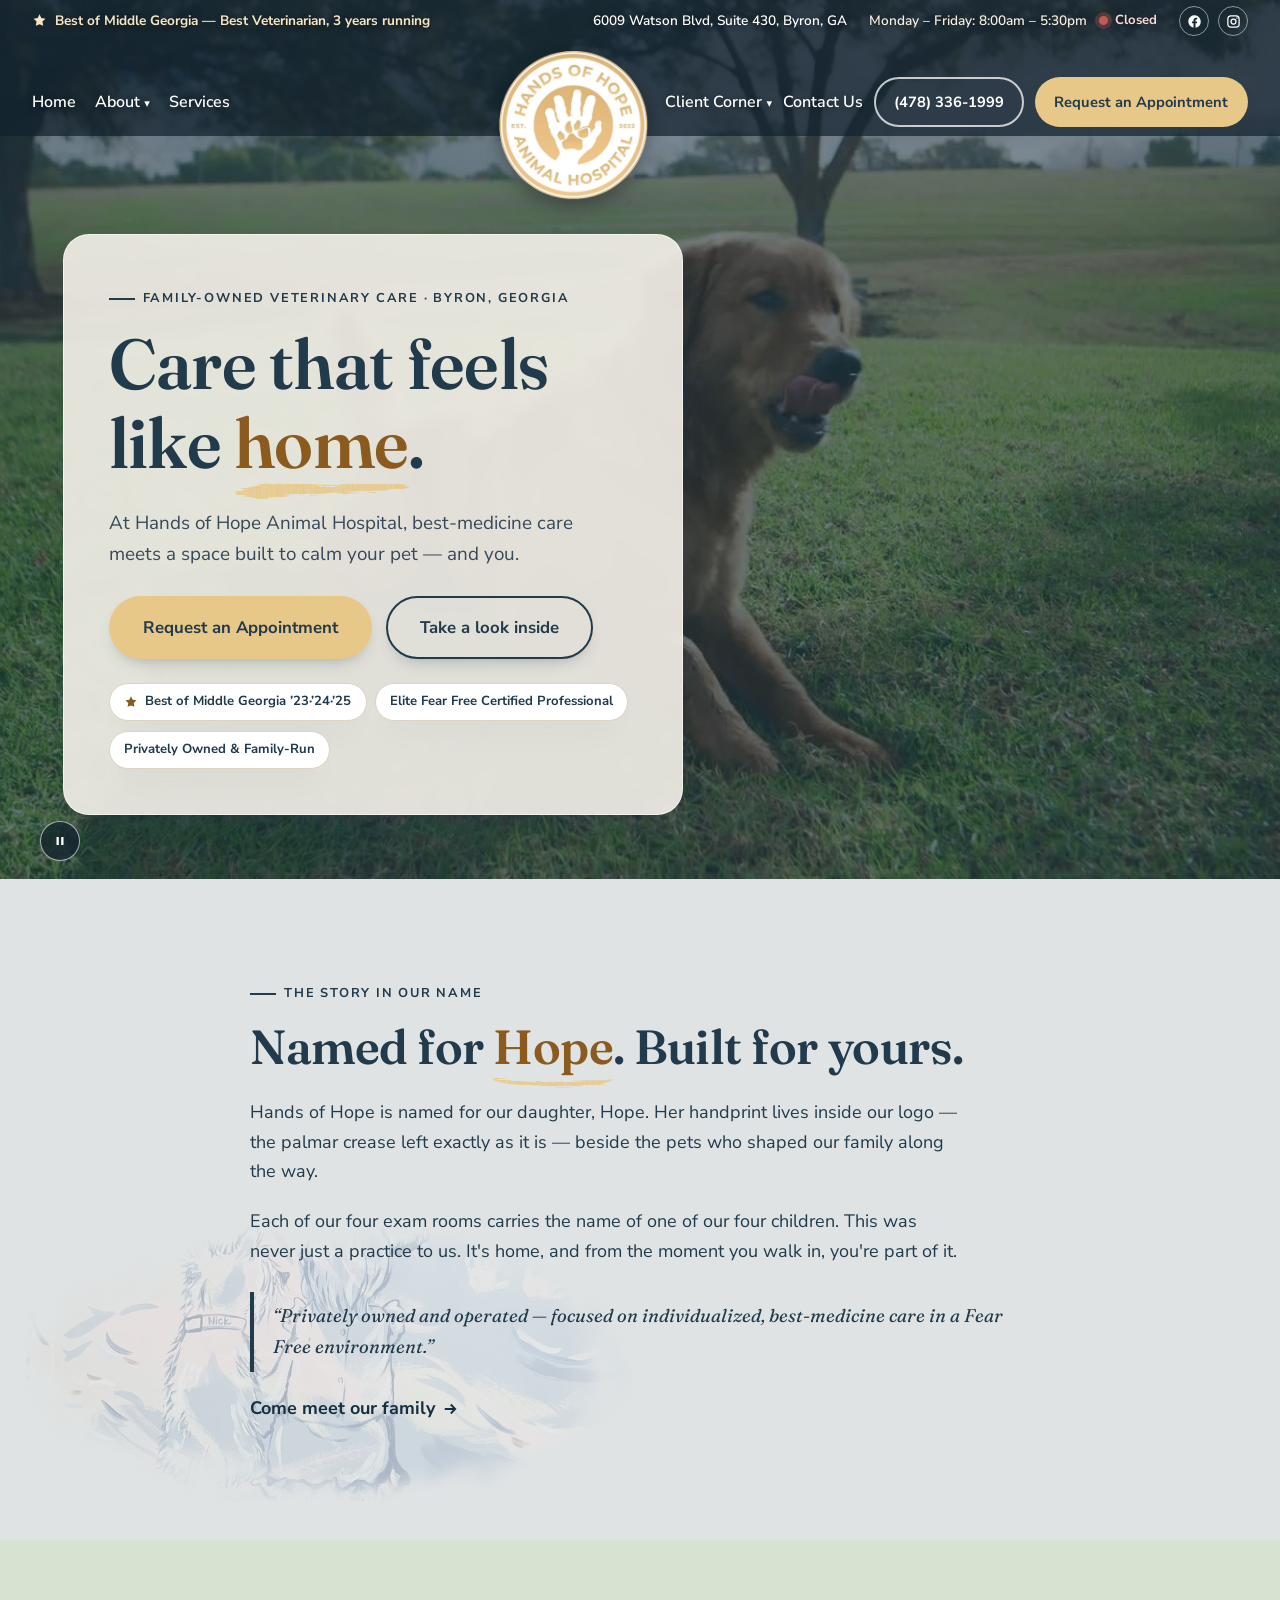
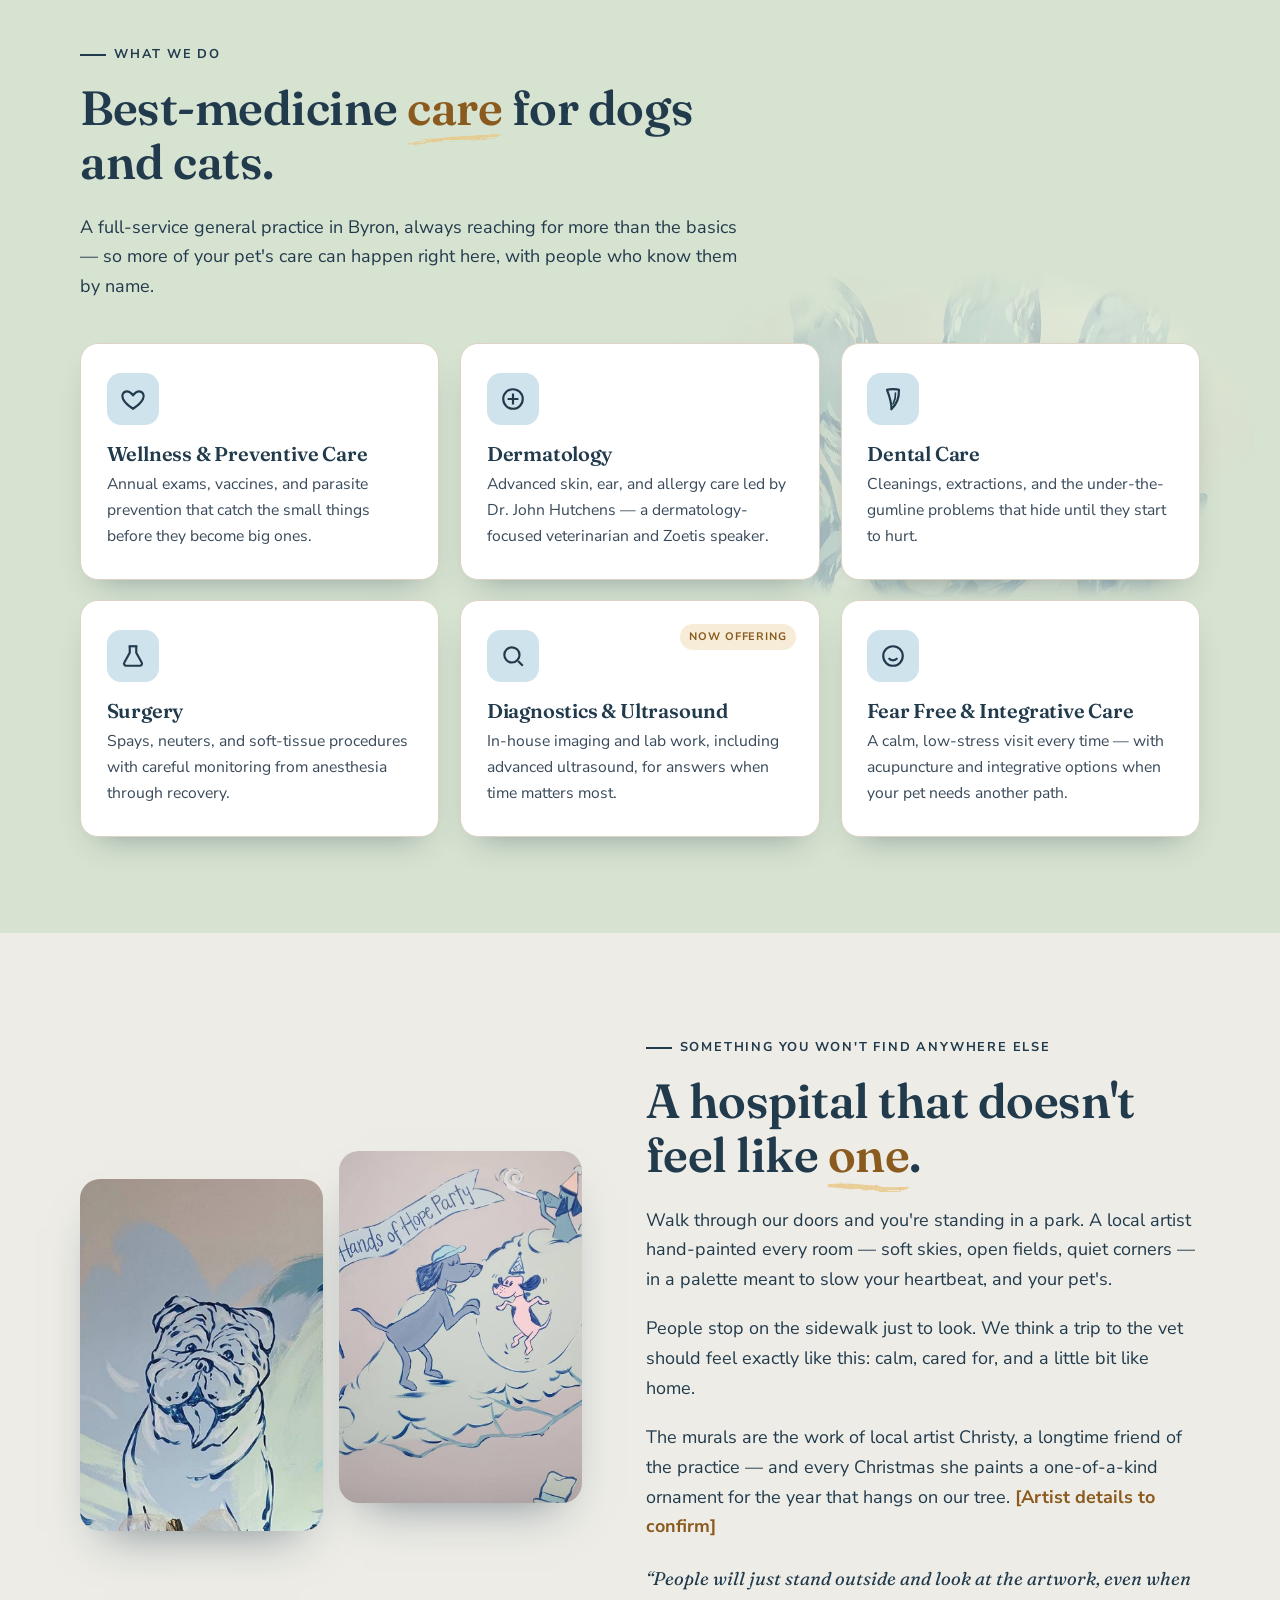
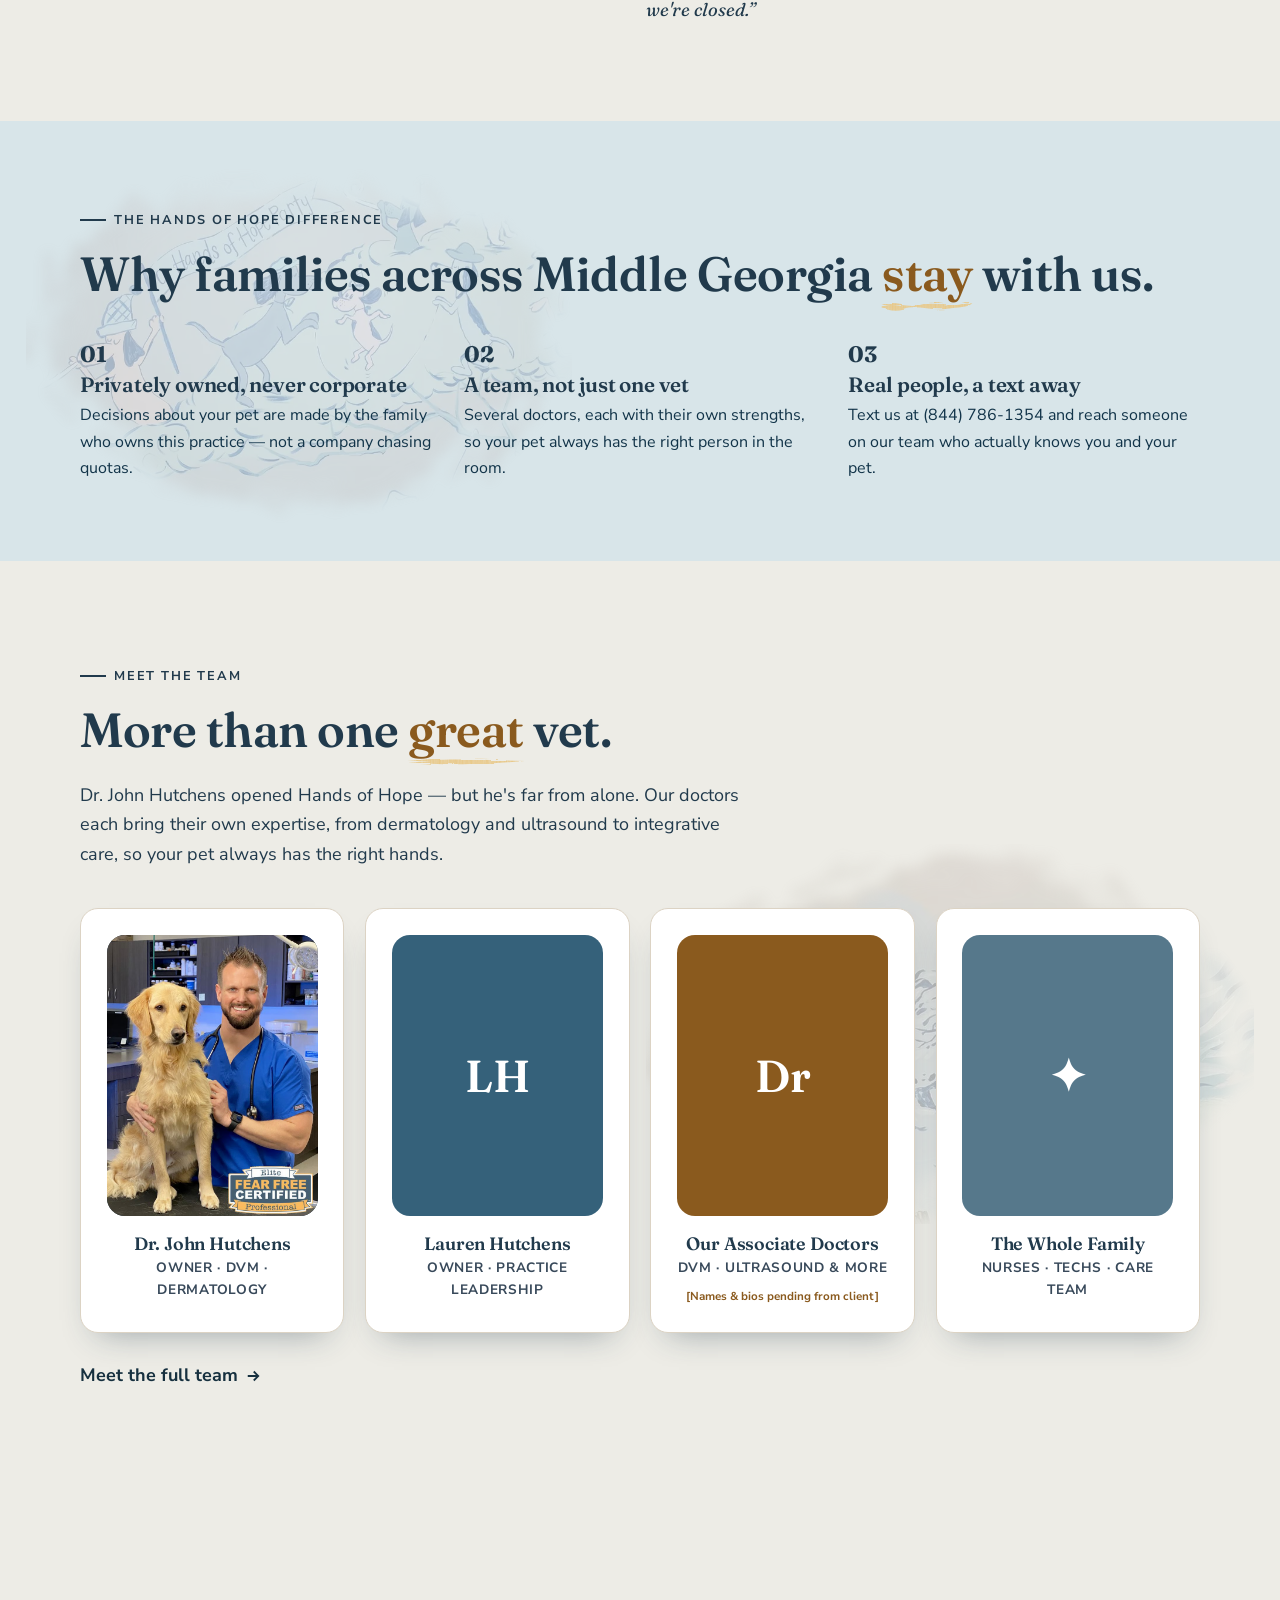
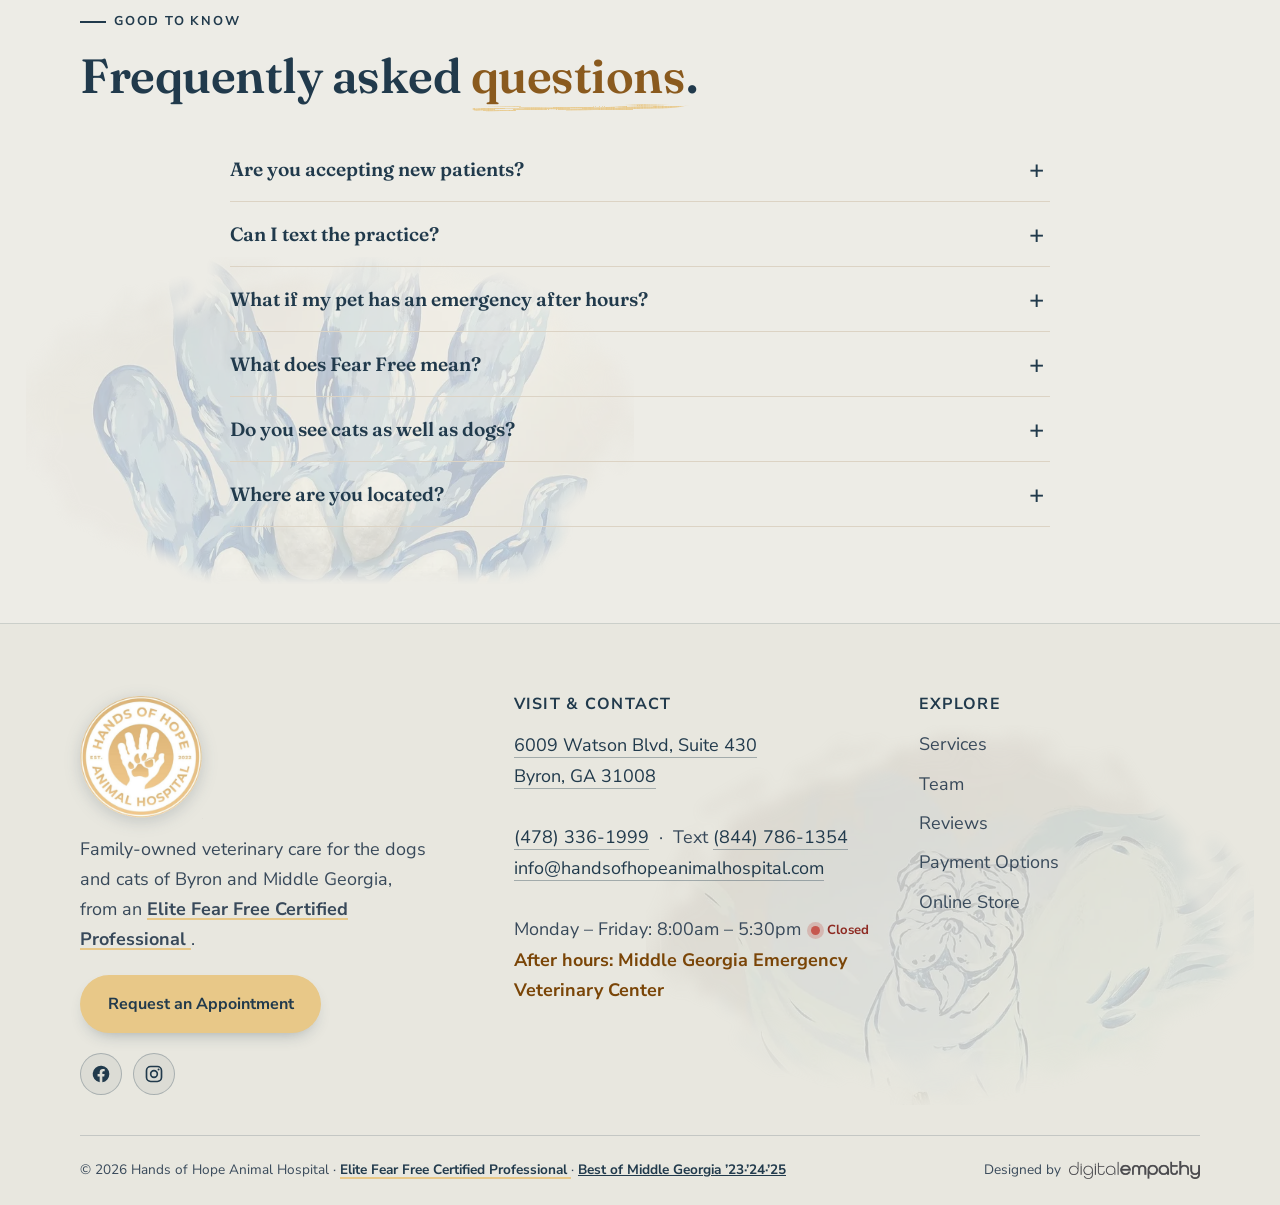
==== commit b3412b0f: "Mural paint-reveal animation" ====
--- a/index.html
+++ b/index.html
@@ -21,7 +21,8 @@
 <link rel="preconnect" href="https://fonts.gstatic.com" crossorigin />
 <link href="https://fonts.googleapis.com/css2?family=Fraunces:opsz,wght@9..144,400;9..144,500;9..144,600;9..144,700&family=Nunito+Sans:wght@400;500;600;700&display=swap" rel="stylesheet" />
 
-<link rel="stylesheet" href="assets/site.css?v=20261015k" />
+<script>document.documentElement.classList.add('mural-js')</script>
+<link rel="stylesheet" href="assets/site.css?v=20261016a" />
 </head>
 <body>
 <noscript><iframe src="https://www.googletagmanager.com/ns.html?id=GTM-XXXXXXX"
@@ -457,5 +458,10 @@
 var b=v.closest('.hero').querySelector('[data-video-toggle]');if(!b)return;b.setAttribute('aria-pressed','true');
 var l=b.querySelector('span');if(l)l.textContent='Play video';var i=b.querySelector('svg');if(i)i.innerHTML='<path d="M8 5v14l11-7z"/>';});})();
 </script>
+<script>
+(function(){var els=document.querySelectorAll('.mural-bg,.rev-mural');if(!('IntersectionObserver' in window)){els.forEach(function(e){e.classList.add('mural-in');});return;}
+var o=new IntersectionObserver(function(en){en.forEach(function(x){if(x.isIntersecting){x.target.classList.add('mural-in');o.unobserve(x.target);}});},{threshold:0.18});
+els.forEach(function(e){o.observe(e);});})();
+</script>
 </body>
 </html>
--- a/assets/site.css
+++ b/assets/site.css
@@ -366,10 +366,6 @@
 .mural-bg{position:relative;isolation:isolate;}
 .mural-bg::before{content:"";position:absolute;inset:0;z-index:-1;pointer-events:none;
   background-size:cover;background-position:center;background-repeat:no-repeat;opacity:.153;}
-.mb-party::before{background-image:url(mural-party.jpg);}
-.mb-hand::before{background-image:url(mural-hand.jpg);}
-.mb-girl::before{background-image:url(mural-girl.jpg);}
-.mb-bulldog::before{background-image:url(mural-bulldog.jpg);}
 .reviews.mural-bg::before{opacity:.09;}
 
 .story .wrap{grid-template-columns:1fr;max-width:860px;}
@@ -512,3 +508,20 @@
 .topbar .open-status.os-soon .os-text{color:#FBE3B0;}
 .topbar .open-status.os-closed .os-text{color:#FADAD5;}
 footer.mural-bg::before{opacity:.16;}
+
+.topbar .award,.topbar .tb-addr,.tb-hours span{white-space:nowrap;}
+@media (max-width:1240px){.topbar .tb-addr{display:none;}}
+@media (max-width:900px){.topbar .tb-hours{display:none;}}
+
+.mural-js .mural-bg::before,.mural-js .rev-mural{
+  -webkit-mask-image:linear-gradient(90deg,#000 0 42%,transparent 58% 100%);mask-image:linear-gradient(90deg,#000 0 42%,transparent 58% 100%);
+  -webkit-mask-size:260% 100%;mask-size:260% 100%;-webkit-mask-repeat:no-repeat;mask-repeat:no-repeat;
+  -webkit-mask-position:100% 0;mask-position:100% 0;
+  filter:blur(6px);
+  transition:-webkit-mask-position 2.4s cubic-bezier(.65,.05,.25,1) .15s,mask-position 2.4s cubic-bezier(.65,.05,.25,1) .15s,filter 1.8s ease .6s;}
+.mural-js .mural-bg:not(.mural-left):not(.contact)::before{
+  -webkit-mask-image:linear-gradient(270deg,#000 0 42%,transparent 58% 100%);mask-image:linear-gradient(270deg,#000 0 42%,transparent 58% 100%);
+  -webkit-mask-position:0 0;mask-position:0 0;}
+.mural-js .mural-bg.mural-in::before,.mural-js .rev-mural.mural-in{-webkit-mask-position:0 0;mask-position:0 0;filter:blur(0);}
+.mural-js .mural-bg.mural-in:not(.mural-left):not(.contact)::before{-webkit-mask-position:100% 0;mask-position:100% 0;}
+@media (prefers-reduced-motion:reduce){.mural-js .mural-bg::before,.mural-js .mural-bg:not(.mural-left):not(.contact)::before,.mural-js .rev-mural{-webkit-mask-image:none;mask-image:none;filter:none;transition:none;}}
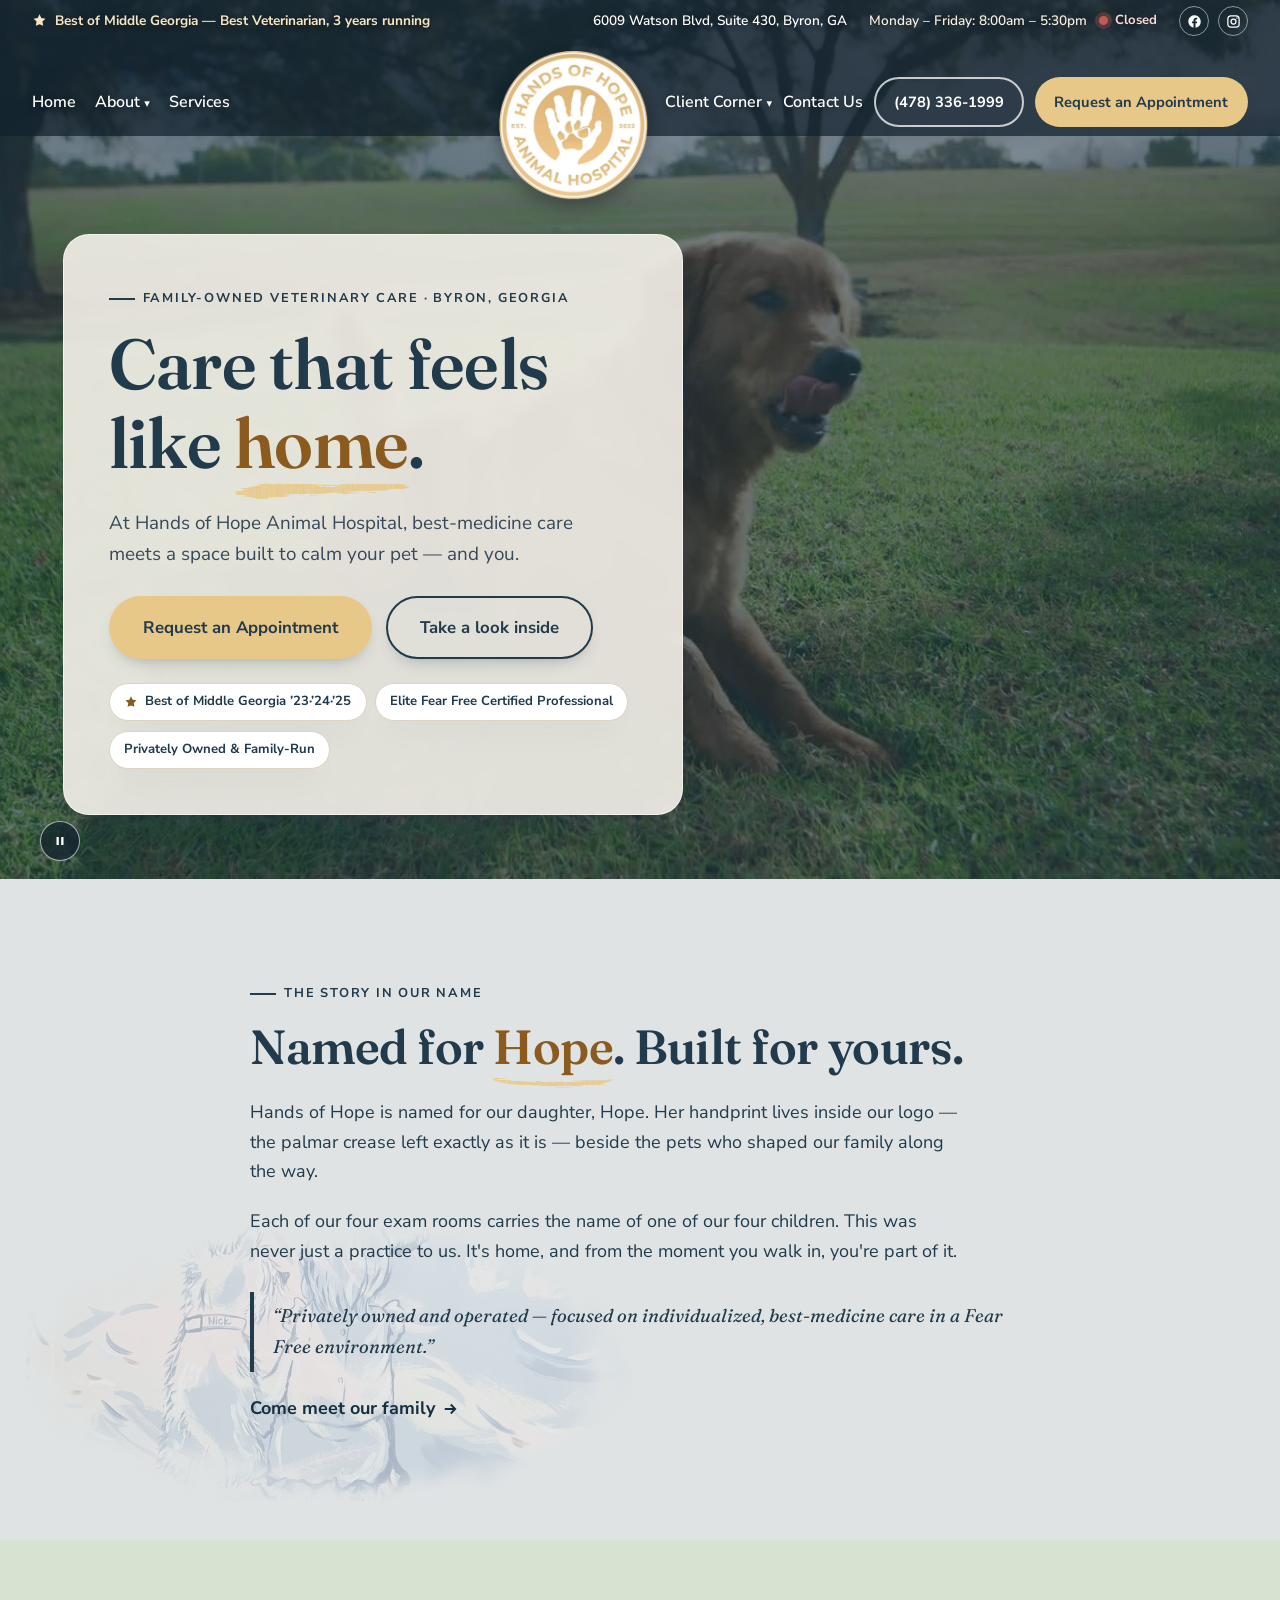
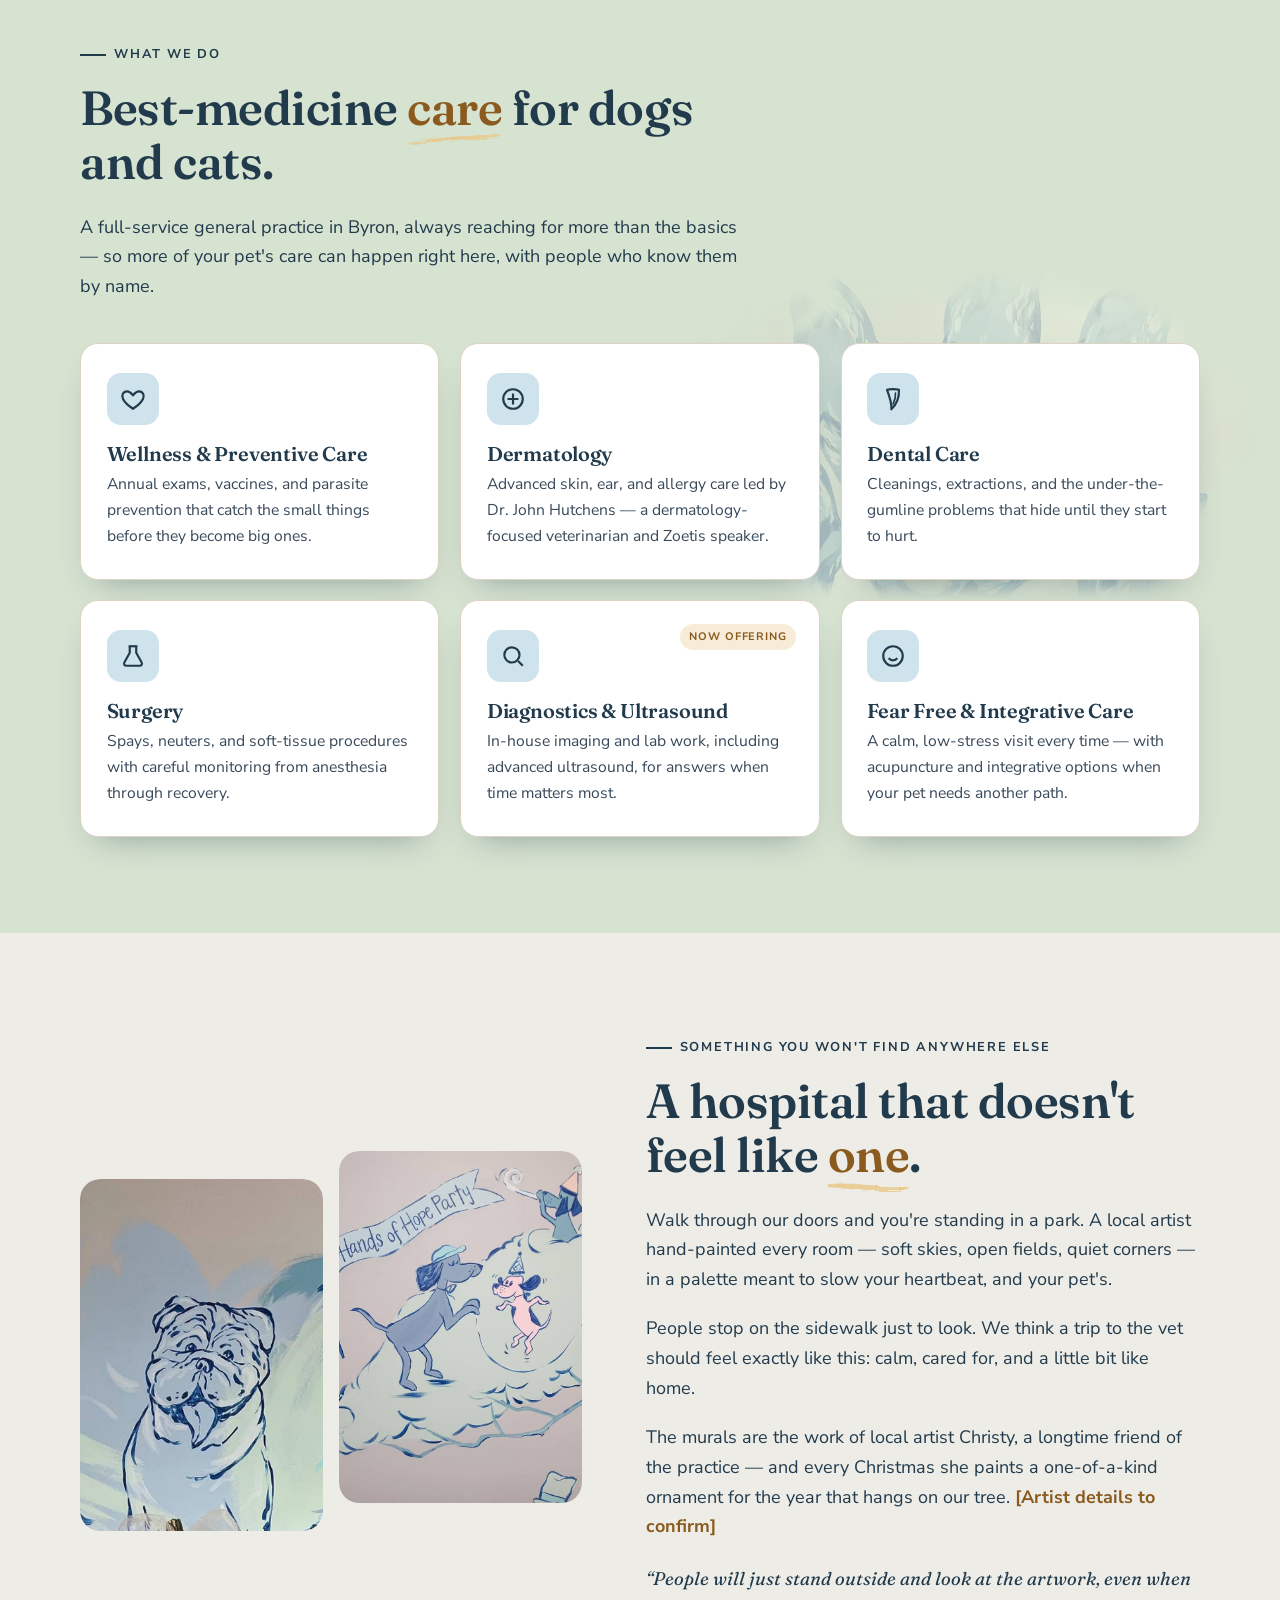
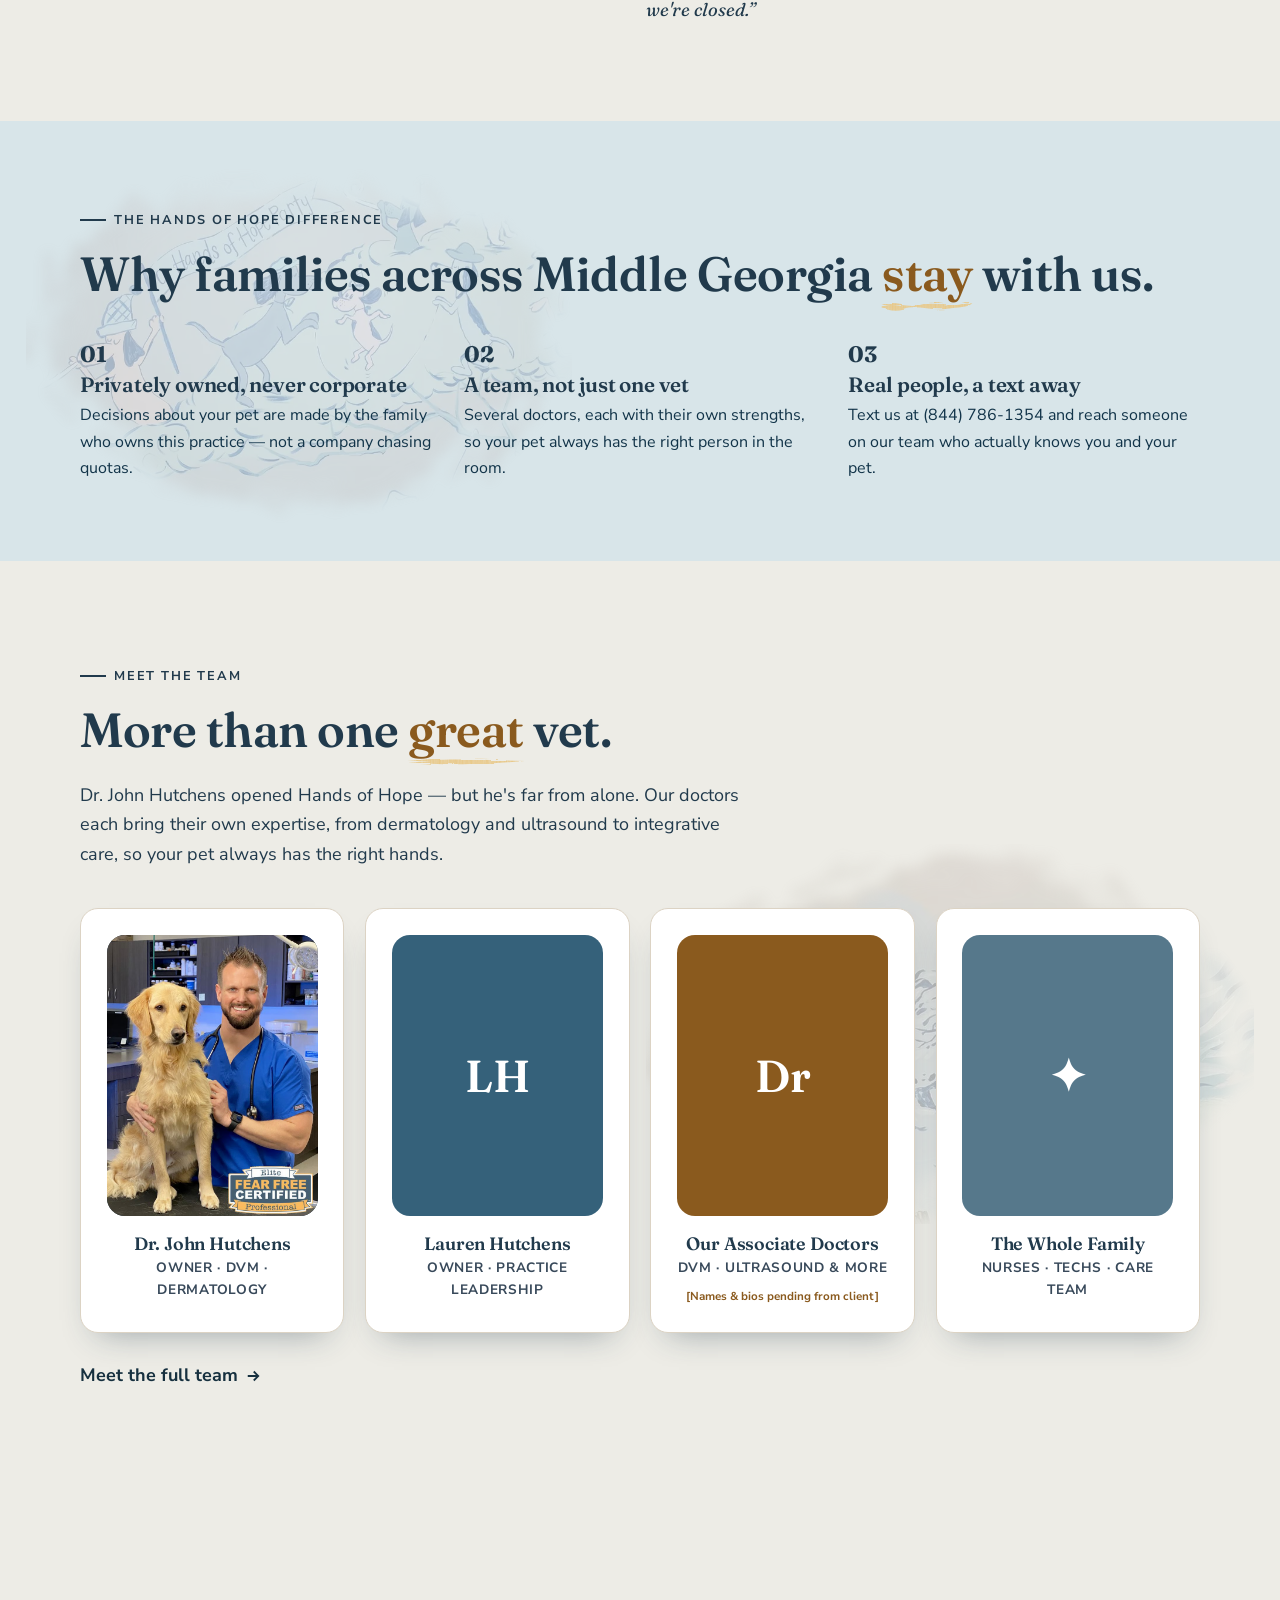
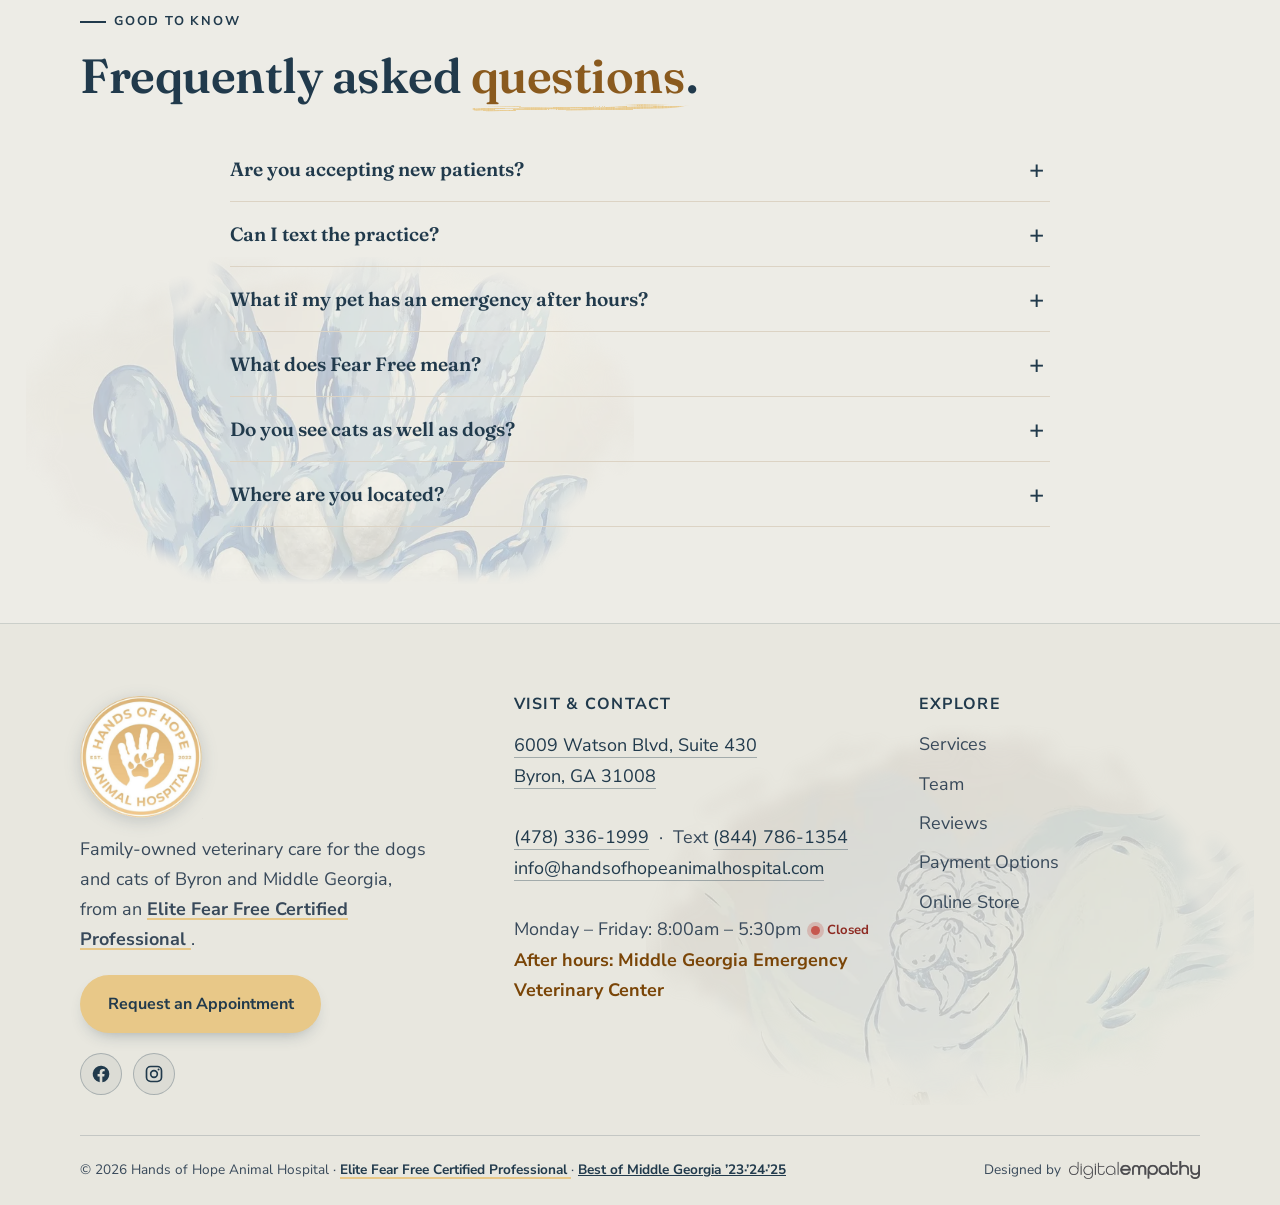
==== commit 9debcad8: "Mural paint-reveal animation" ====
--- a/index.html
+++ b/index.html
@@ -22,7 +22,7 @@
 <link href="https://fonts.googleapis.com/css2?family=Fraunces:opsz,wght@9..144,400;9..144,500;9..144,600;9..144,700&family=Nunito+Sans:wght@400;500;600;700&display=swap" rel="stylesheet" />
 
 <script>document.documentElement.classList.add('mural-js')</script>
-<link rel="stylesheet" href="assets/site.css?v=20261016a" />
+<link rel="stylesheet" href="assets/site.css?v=20261016b" />
 </head>
 <body>
 <noscript><iframe src="https://www.googletagmanager.com/ns.html?id=GTM-XXXXXXX"
@@ -198,8 +198,8 @@
 <section class="art reveal" id="art">
   <div class="wrap">
     <div class="art-media">
-      <img src="assets/mural-bulldog.jpg" alt="Hand-painted mural of a smiling bulldog in soft blues on a wall at Hands of Hope Animal Hospital" />
-      <img src="assets/mural-party.jpg" alt="Hand-painted &quot;A Hands of Hope Party&quot; mural of dogs celebrating in a tree at Hands of Hope Animal Hospital" />
+      <img class="mural-anim" src="assets/mural-bulldog.jpg" alt="Hand-painted mural of a smiling bulldog in soft blues on a wall at Hands of Hope Animal Hospital" />
+      <img class="mural-anim" src="assets/mural-party.jpg" alt="Hand-painted &quot;A Hands of Hope Party&quot; mural of dogs celebrating in a tree at Hands of Hope Animal Hospital" />
     </div>
     <div class="art-copy">
       <p class="eyebrow">Something you won't find anywhere else</p>
@@ -459,9 +459,16 @@
 var l=b.querySelector('span');if(l)l.textContent='Play video';var i=b.querySelector('svg');if(i)i.innerHTML='<path d="M8 5v14l11-7z"/>';});})();
 </script>
 <script>
-(function(){var els=document.querySelectorAll('.mural-bg,.rev-mural');if(!('IntersectionObserver' in window)){els.forEach(function(e){e.classList.add('mural-in');});return;}
-var o=new IntersectionObserver(function(en){en.forEach(function(x){if(x.isIntersecting){x.target.classList.add('mural-in');o.unobserve(x.target);}});},{threshold:0.18});
-els.forEach(function(e){o.observe(e);});})();
+(function(){var els=[].slice.call(document.querySelectorAll('.mural-bg,.rev-mural,.mural-anim'));if(!els.length)return;
+function anchor(e,r){if(e.classList.contains('rev-mural')||e.classList.contains('mural-anim'))return r.top+r.height/2;
+if(e.classList.contains('mural-left'))return r.bottom-Math.min(260,r.height/2);
+if(e.classList.contains('contact'))return r.top+Math.min(260,r.height/2);
+return r.top+r.height/2;}
+function check(){var vh=window.innerHeight;els=els.filter(function(e){var r=e.getBoundingClientRect(),y=anchor(e,r);
+if(y<vh*0.85&&r.bottom>0){e.classList.add('mural-in');return false;}return true;});
+if(!els.length){window.removeEventListener('scroll',on);window.removeEventListener('resize',on);}}
+var t=0;function on(){if(t)return;t=requestAnimationFrame(function(){t=0;check();});}
+window.addEventListener('scroll',on,{passive:true});window.addEventListener('resize',on);check();})();
 </script>
 </body>
 </html>
--- a/assets/site.css
+++ b/assets/site.css
@@ -513,7 +513,7 @@
 @media (max-width:1240px){.topbar .tb-addr{display:none;}}
 @media (max-width:900px){.topbar .tb-hours{display:none;}}
 
-.mural-js .mural-bg::before,.mural-js .rev-mural{
+.mural-js .mural-bg::before,.mural-js .rev-mural,.mural-js .mural-anim{
   -webkit-mask-image:linear-gradient(90deg,#000 0 42%,transparent 58% 100%);mask-image:linear-gradient(90deg,#000 0 42%,transparent 58% 100%);
   -webkit-mask-size:260% 100%;mask-size:260% 100%;-webkit-mask-repeat:no-repeat;mask-repeat:no-repeat;
   -webkit-mask-position:100% 0;mask-position:100% 0;
@@ -522,6 +522,6 @@
 .mural-js .mural-bg:not(.mural-left):not(.contact)::before{
   -webkit-mask-image:linear-gradient(270deg,#000 0 42%,transparent 58% 100%);mask-image:linear-gradient(270deg,#000 0 42%,transparent 58% 100%);
   -webkit-mask-position:0 0;mask-position:0 0;}
-.mural-js .mural-bg.mural-in::before,.mural-js .rev-mural.mural-in{-webkit-mask-position:0 0;mask-position:0 0;filter:blur(0);}
+.mural-js .mural-bg.mural-in::before,.mural-js .rev-mural.mural-in,.mural-js .mural-anim.mural-in{-webkit-mask-position:0 0;mask-position:0 0;filter:blur(0);}
 .mural-js .mural-bg.mural-in:not(.mural-left):not(.contact)::before{-webkit-mask-position:100% 0;mask-position:100% 0;}
-@media (prefers-reduced-motion:reduce){.mural-js .mural-bg::before,.mural-js .mural-bg:not(.mural-left):not(.contact)::before,.mural-js .rev-mural{-webkit-mask-image:none;mask-image:none;filter:none;transition:none;}}
+@media (prefers-reduced-motion:reduce){.mural-js .mural-bg::before,.mural-js .mural-bg:not(.mural-left):not(.contact)::before,.mural-js .rev-mural,.mural-js .mural-anim{-webkit-mask-image:none;mask-image:none;filter:none;transition:none;}}
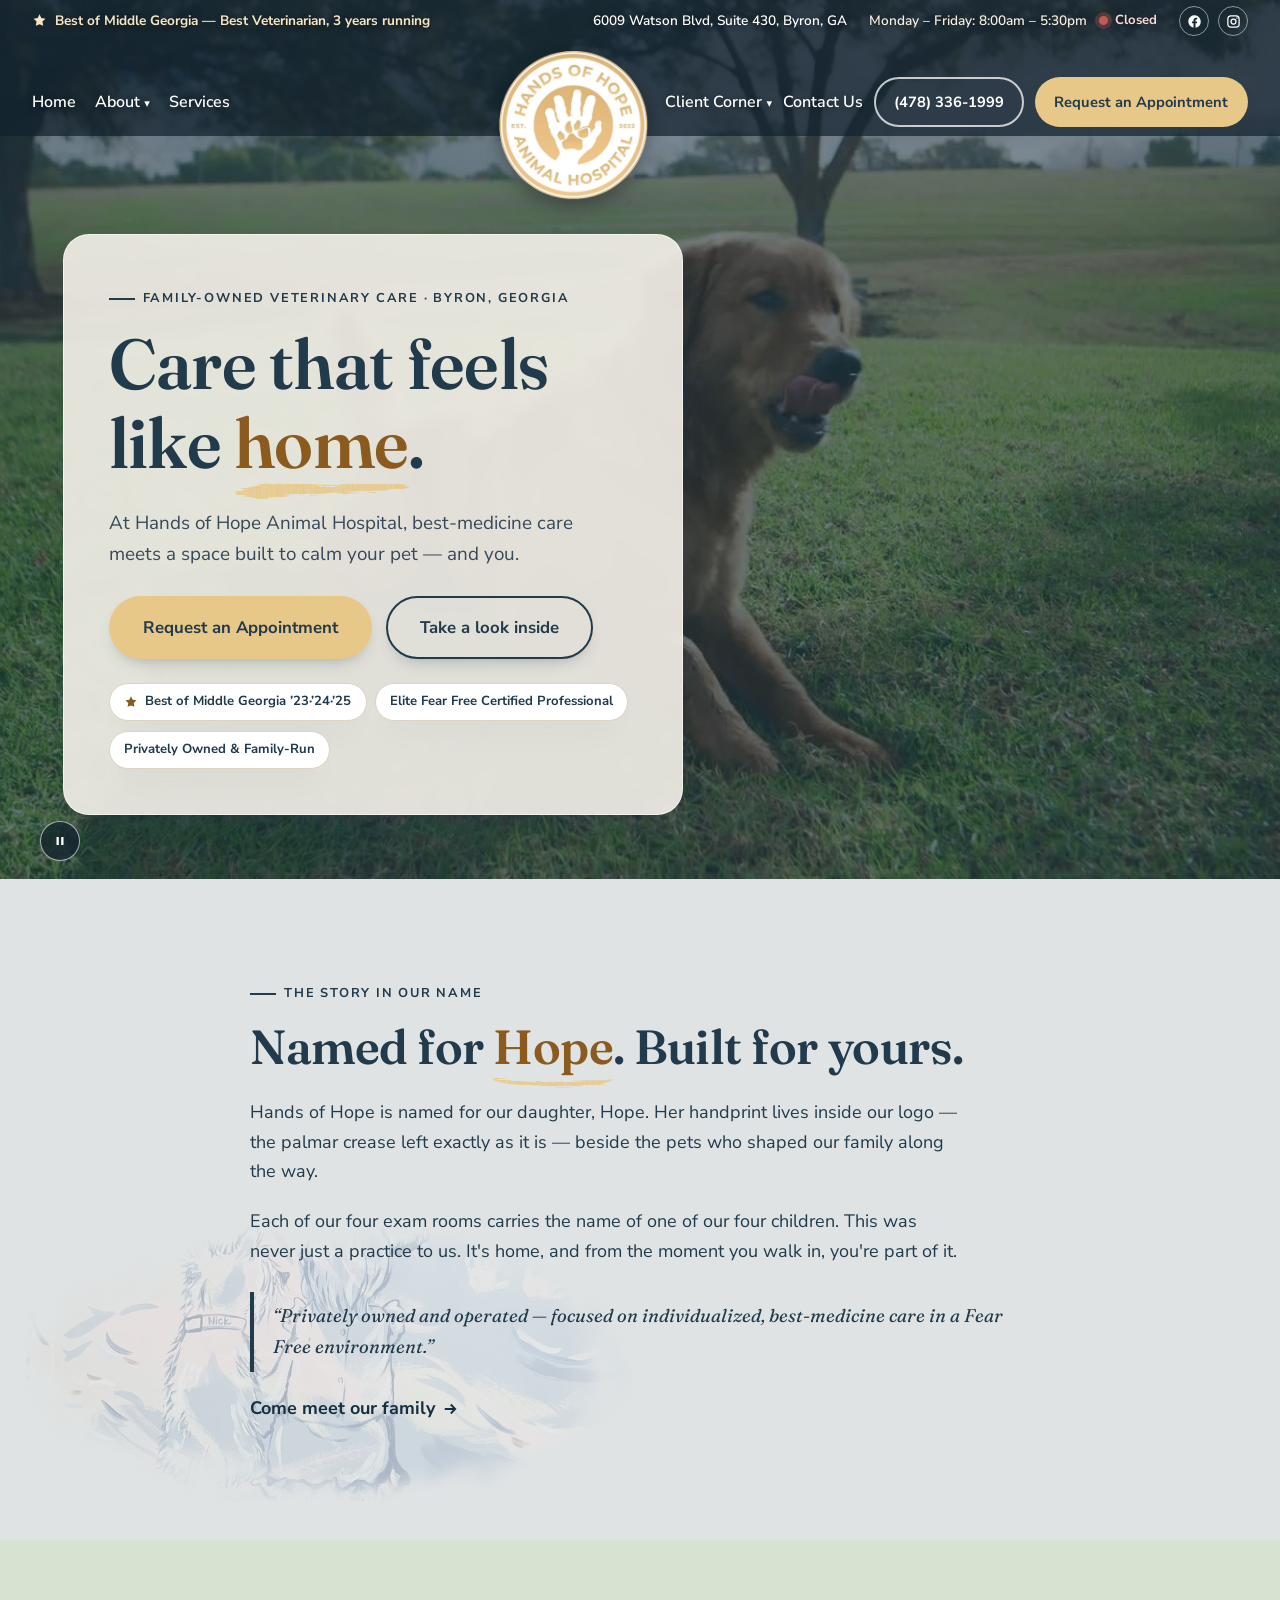
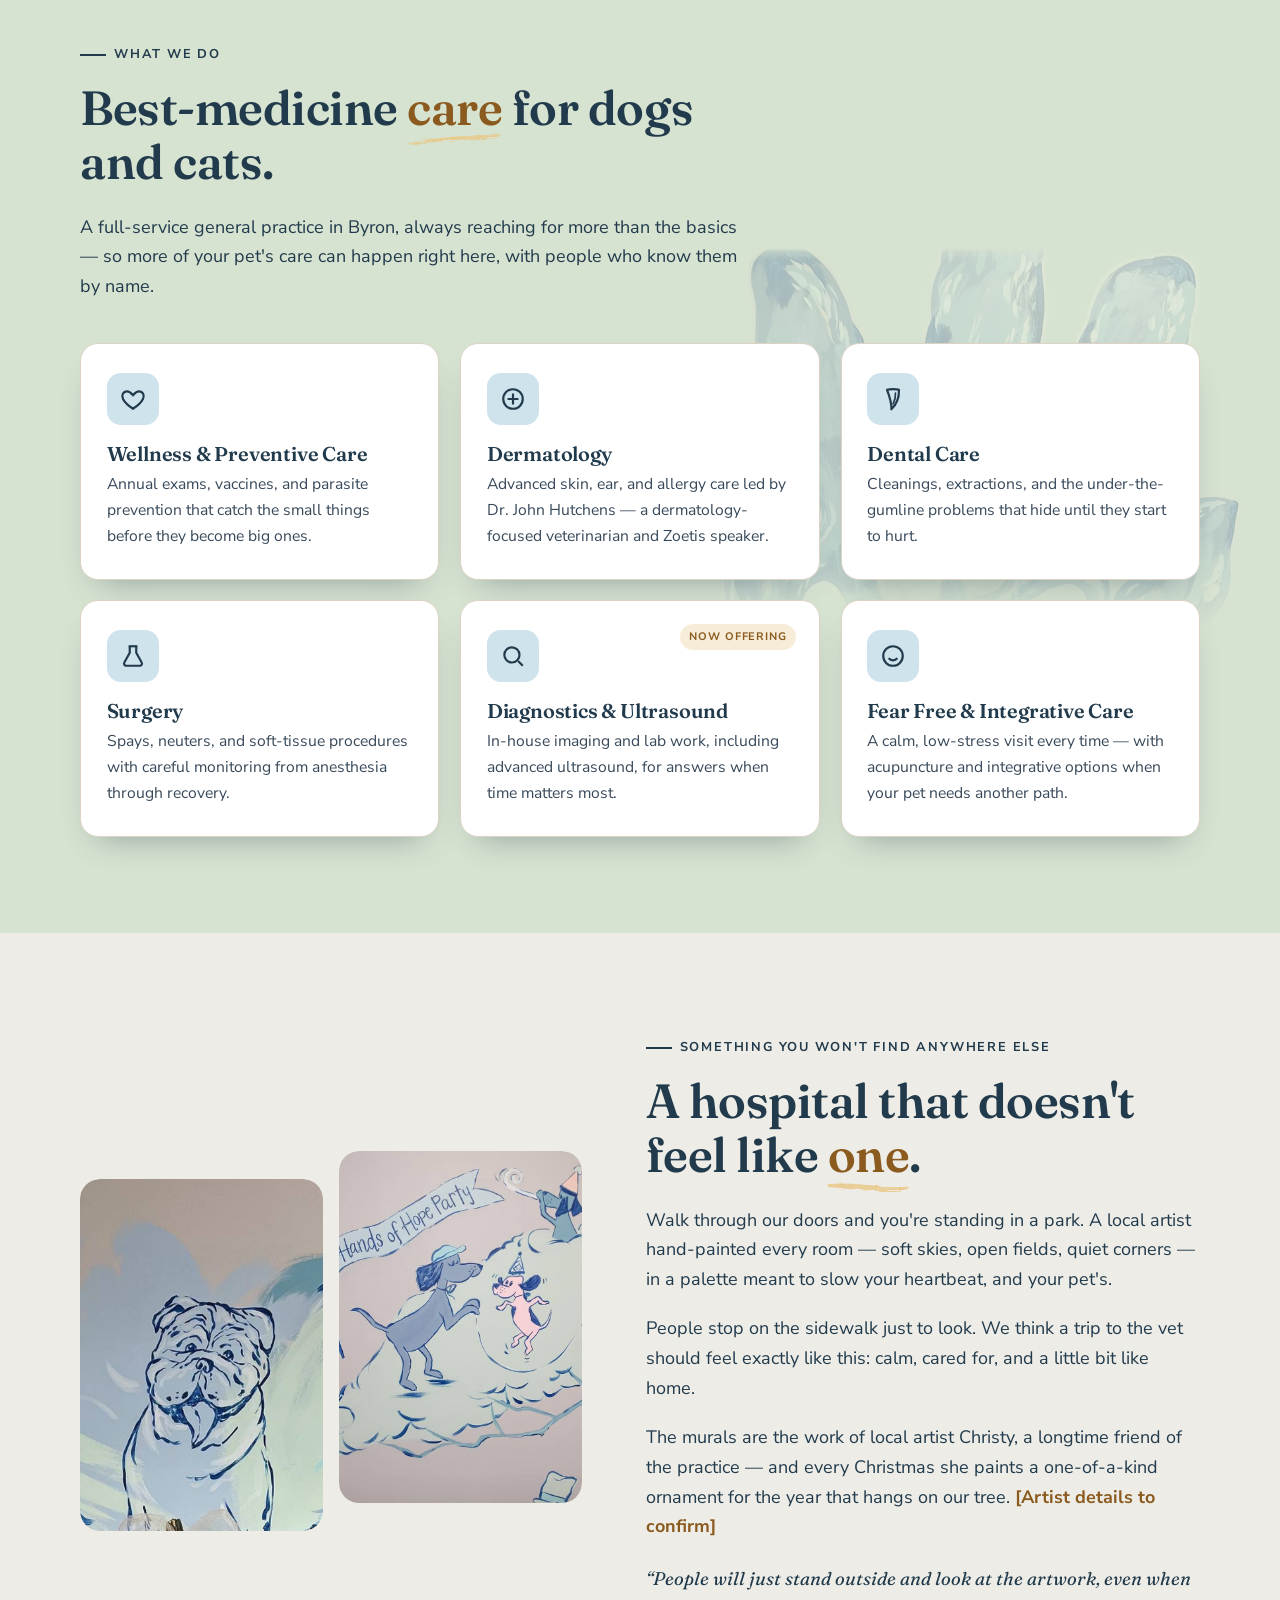
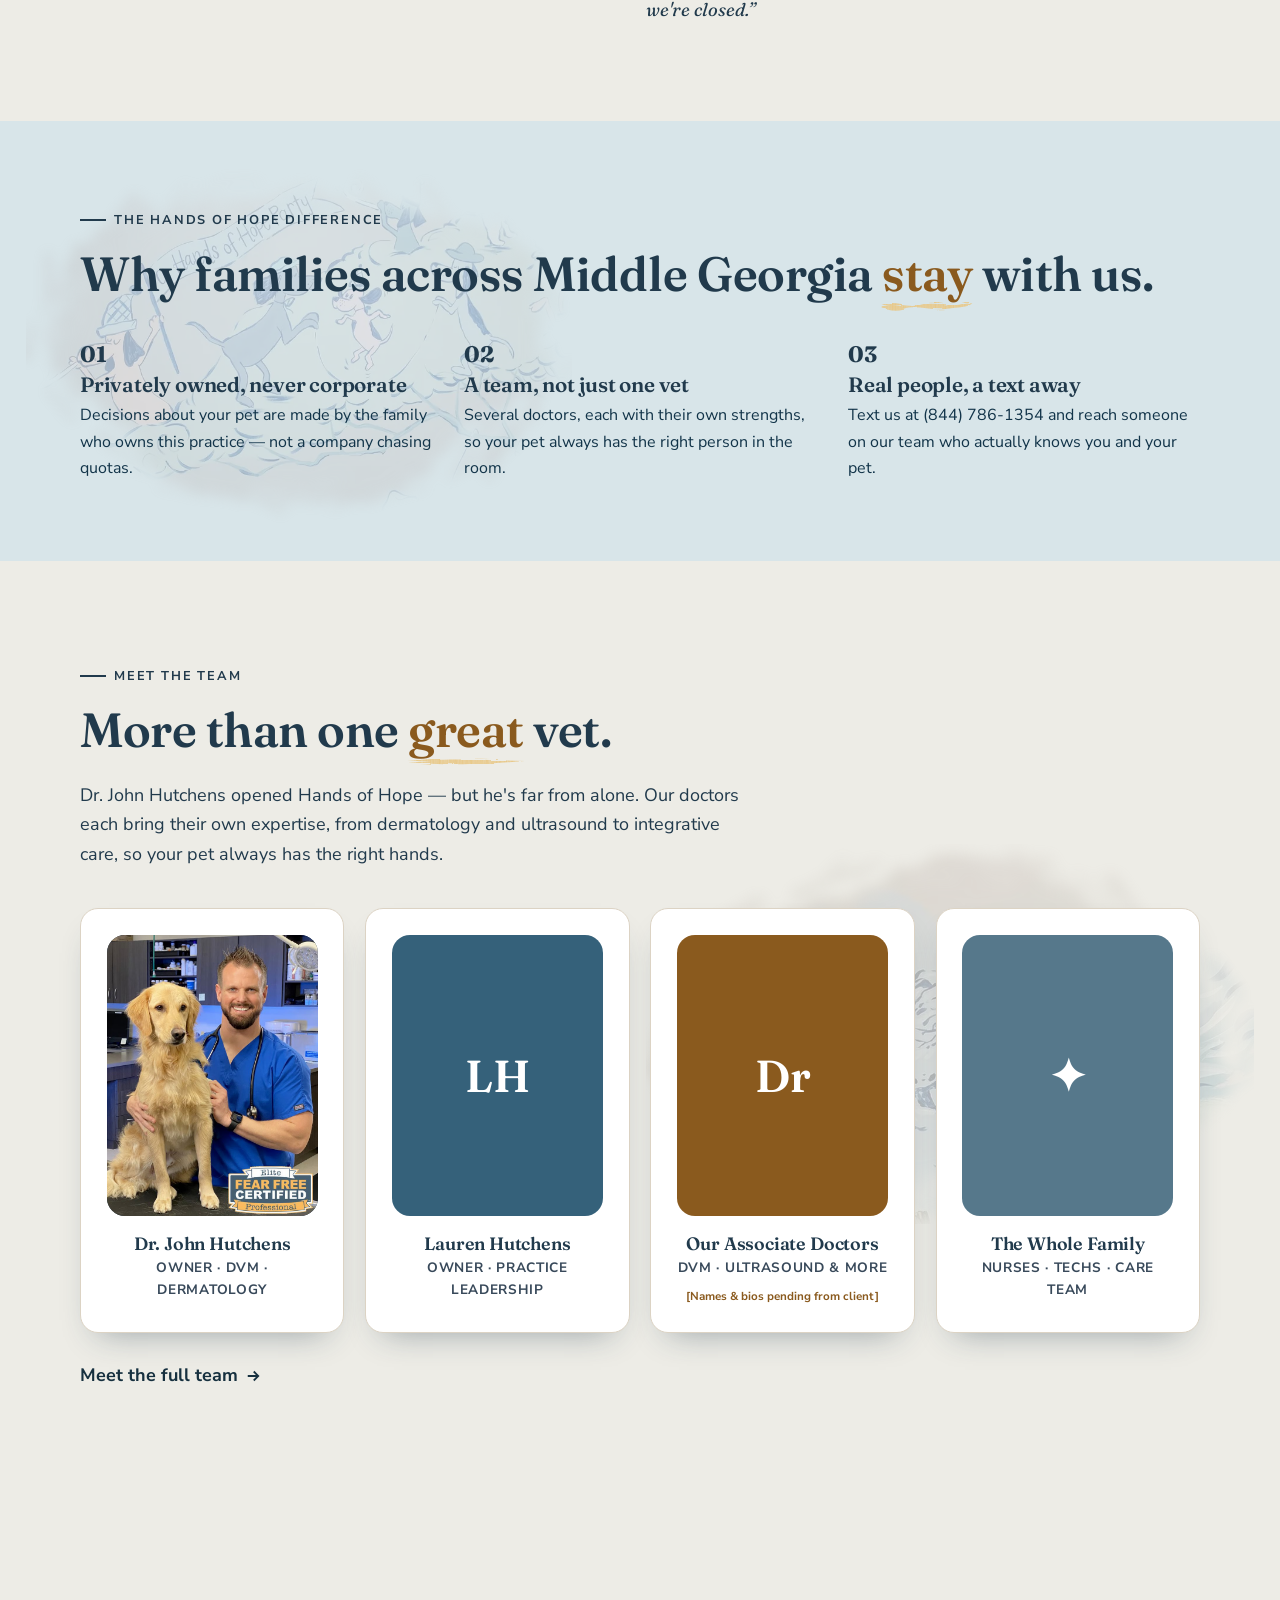
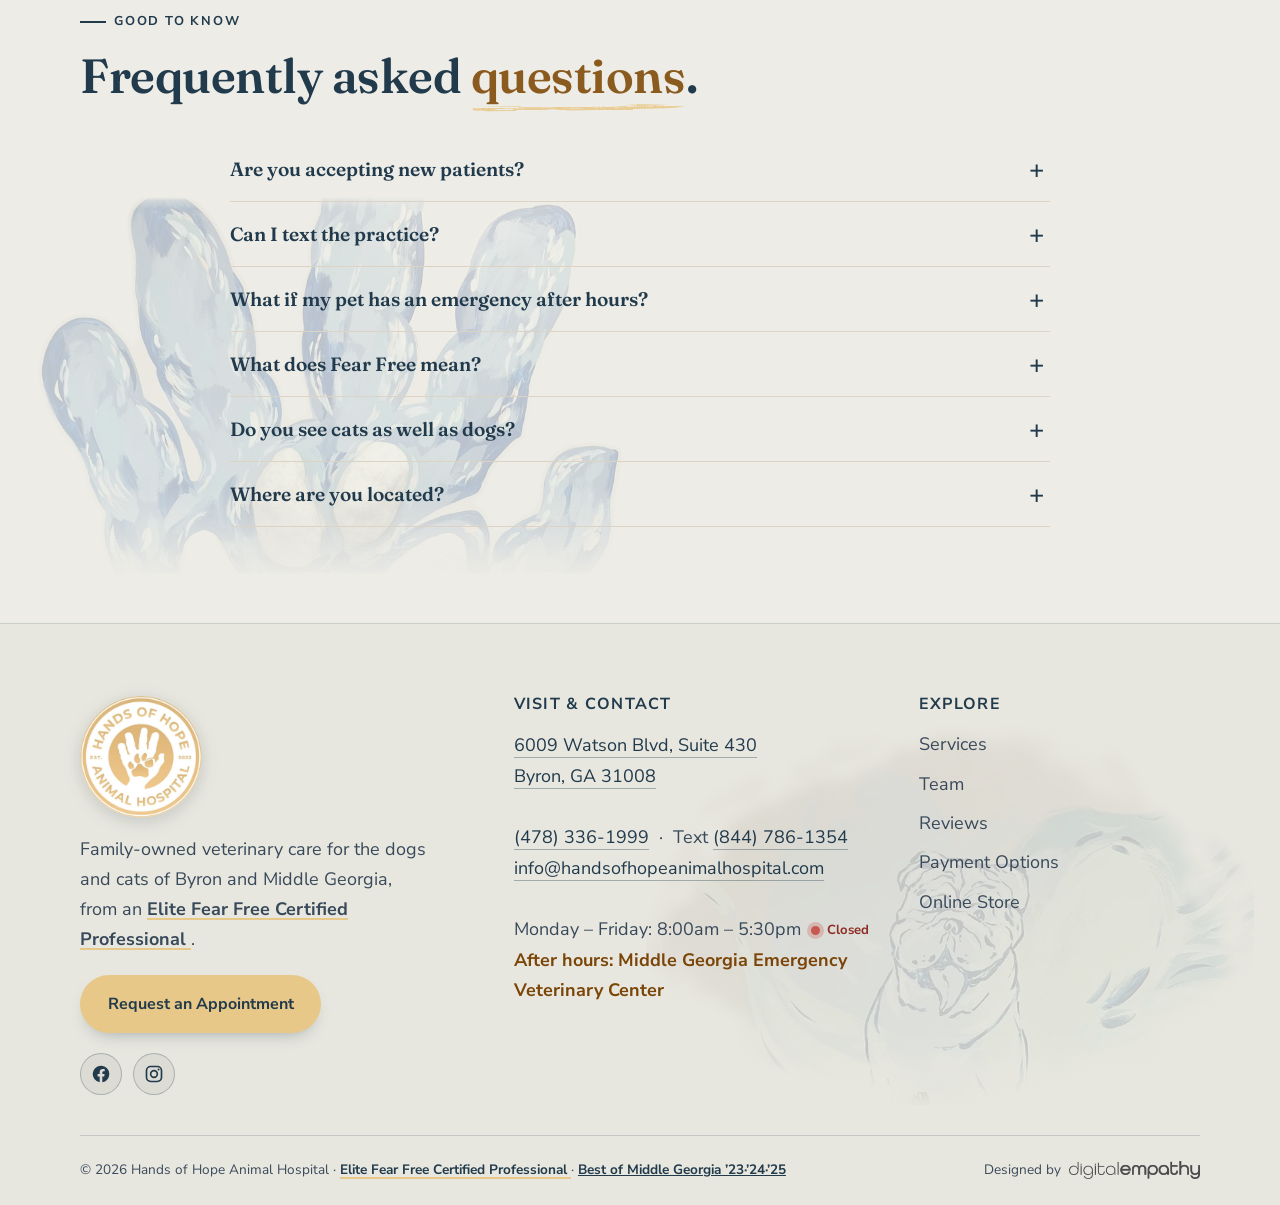
==== commit f1ec2dd7: "Rebuild hand mural cutout (no cropping)" ====
--- a/index.html
+++ b/index.html
@@ -22,7 +22,7 @@
 <link href="https://fonts.googleapis.com/css2?family=Fraunces:opsz,wght@9..144,400;9..144,500;9..144,600;9..144,700&family=Nunito+Sans:wght@400;500;600;700&display=swap" rel="stylesheet" />
 
 <script>document.documentElement.classList.add('mural-js')</script>
-<link rel="stylesheet" href="assets/site.css?v=20261016b" />
+<link rel="stylesheet" href="assets/site.css?v=20261016c" />
 </head>
 <body>
 <noscript><iframe src="https://www.googletagmanager.com/ns.html?id=GTM-XXXXXXX"
--- a/assets/site.css
+++ b/assets/site.css
@@ -402,7 +402,7 @@
   width:clamp(300px,44%,620px);aspect-ratio:4/3;background-size:contain;background-position:center;opacity:.24;}
 .mural-left::before{right:auto;left:2%;}
 .mb-party::before{background-image:url(mural-party-paint.webp);}
-.mb-hand::before{background-image:url(mural-hand-paint.webp);}
+.mb-hand::before{background-image:url(mural-hand-paint-v2.webp);}
 .mb-girl::before{background-image:url(mural-girl-paint.webp);}
 .mb-bulldog::before{background-image:url(mural-bulldog-paint.webp);}
 .reviews.mural-bg::before{opacity:.12;}
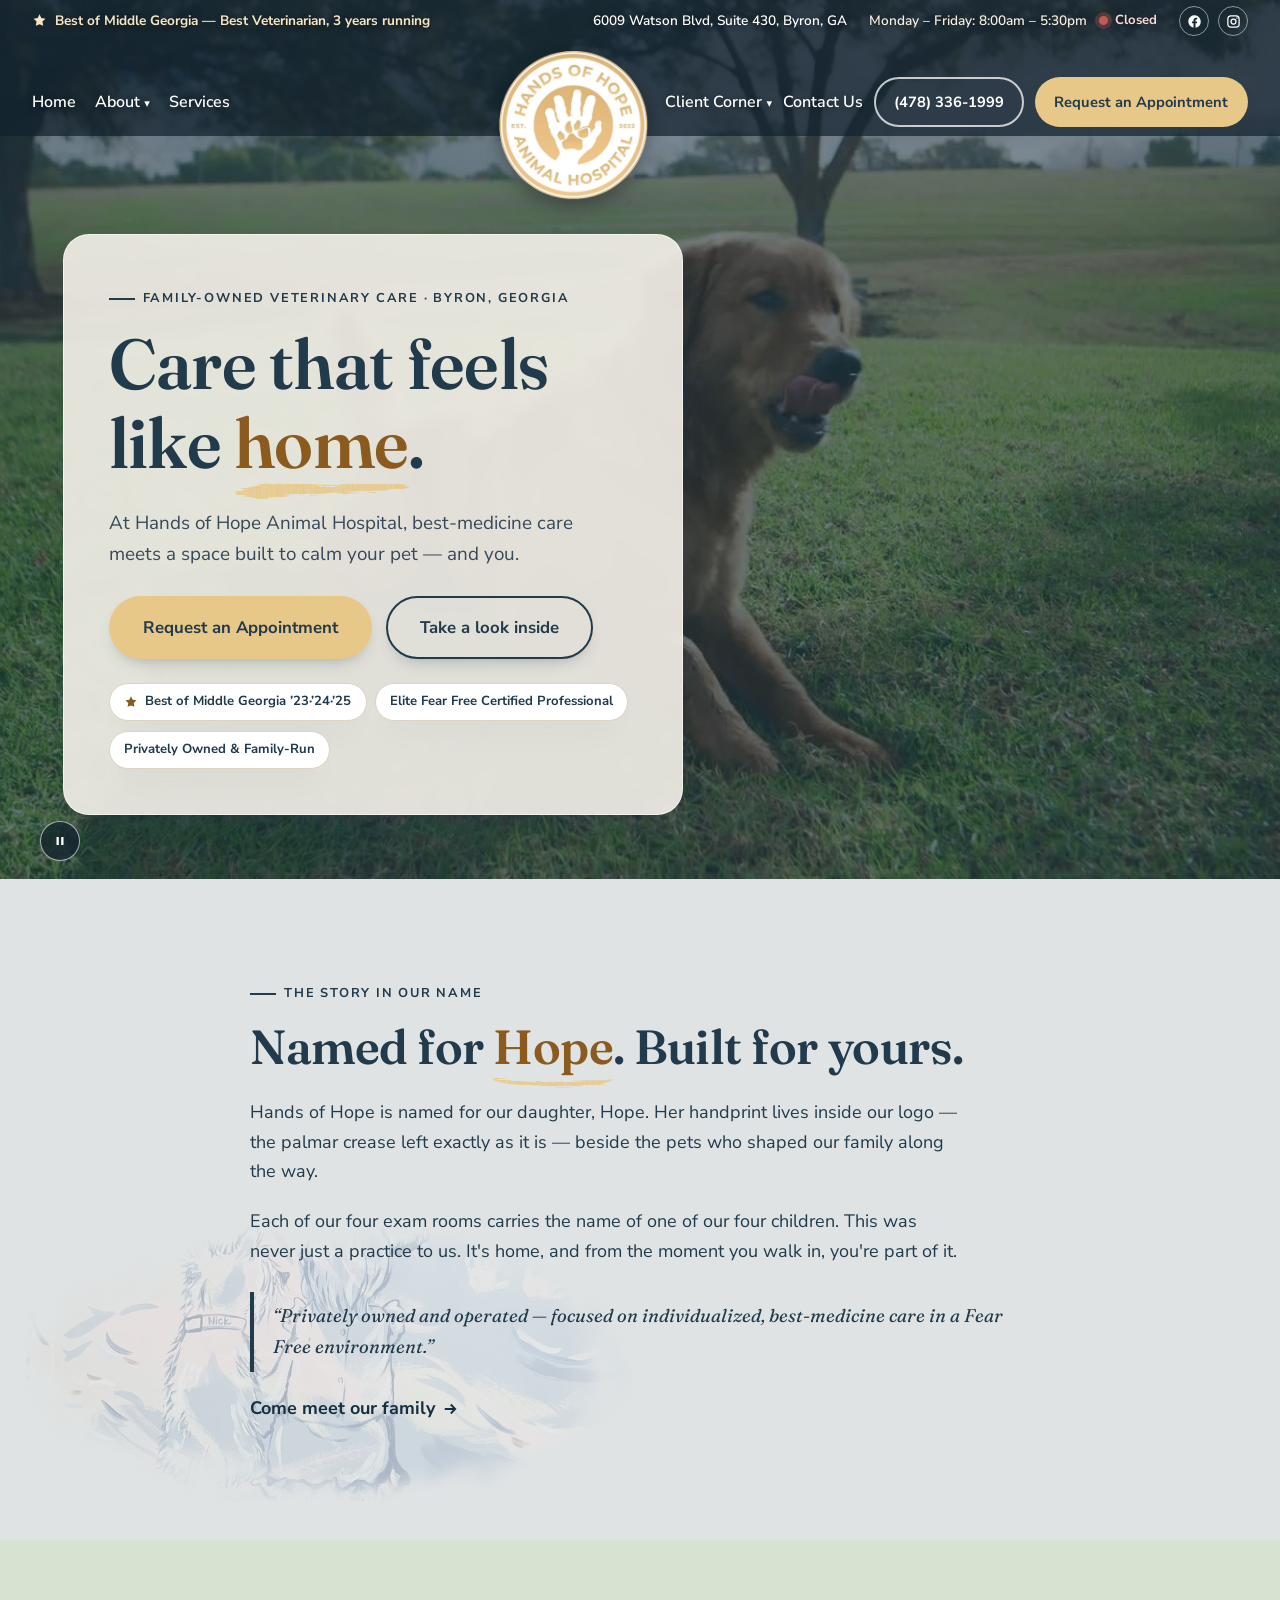
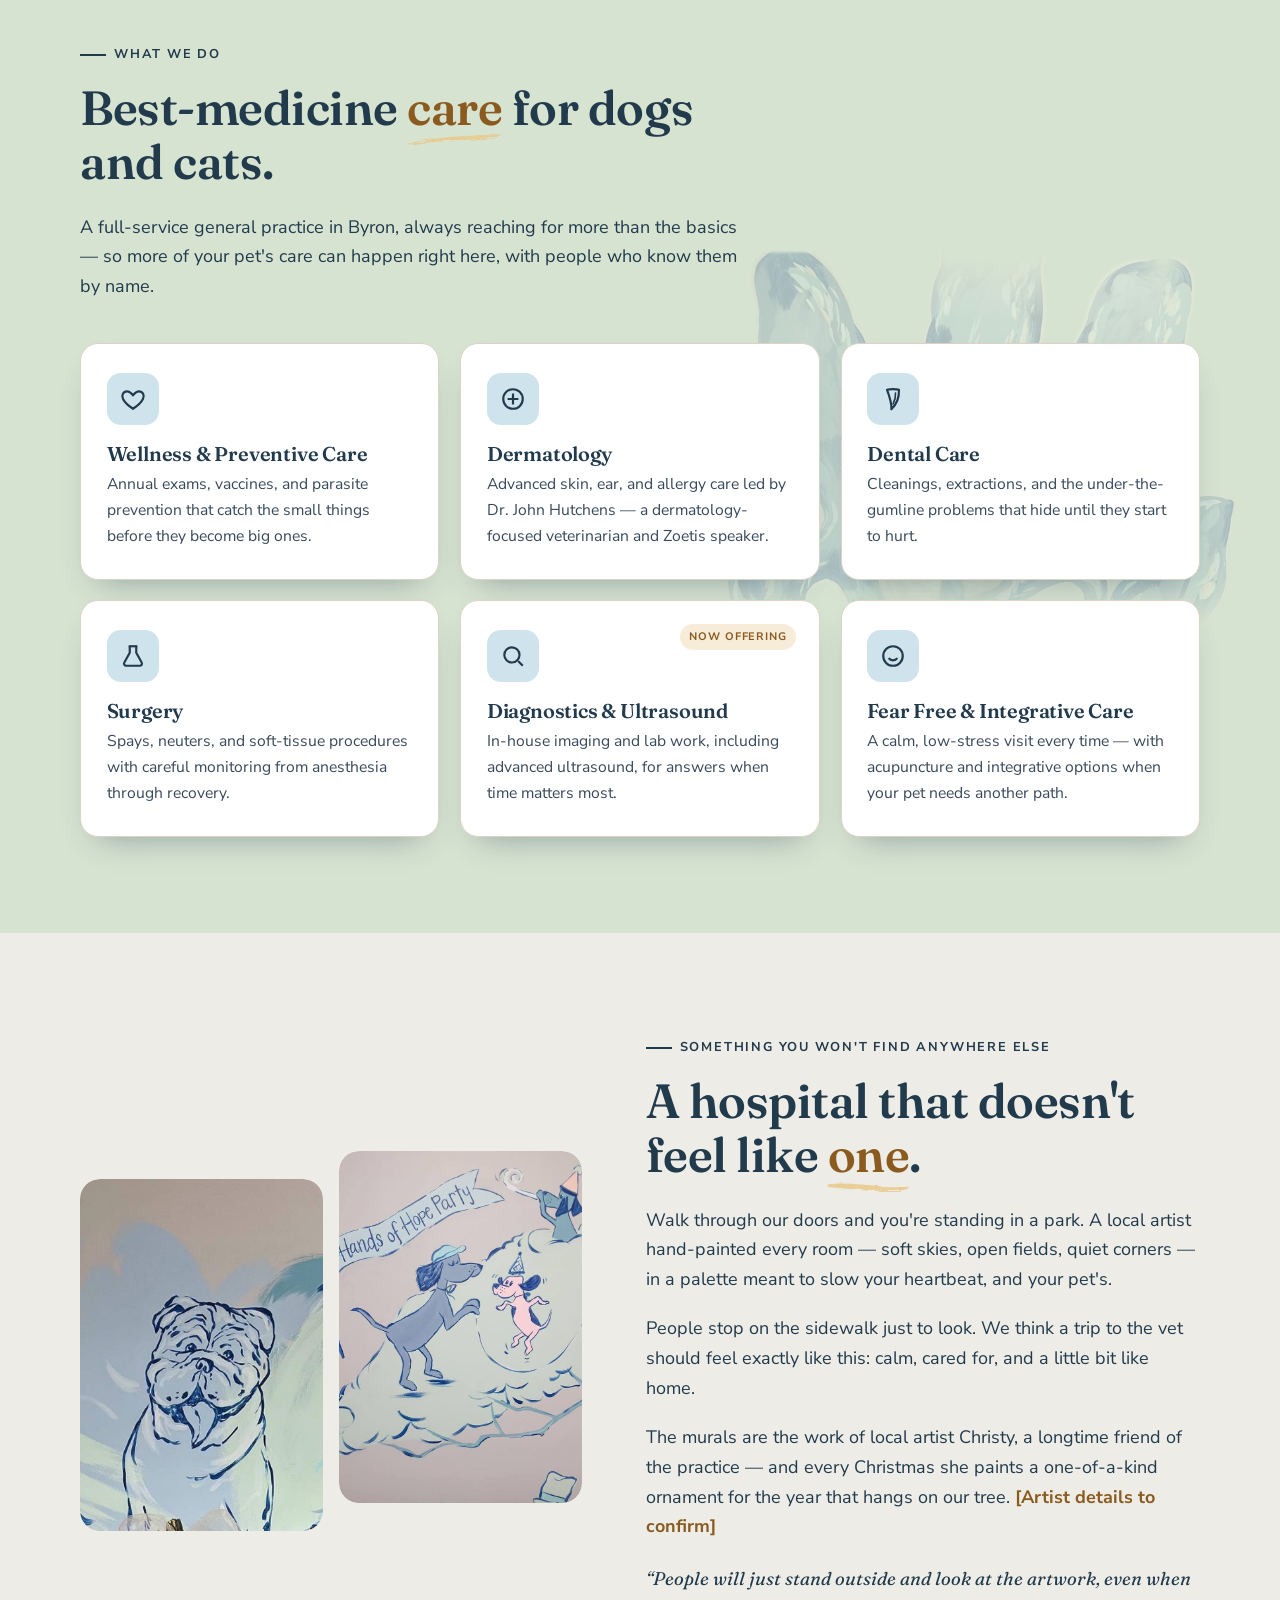
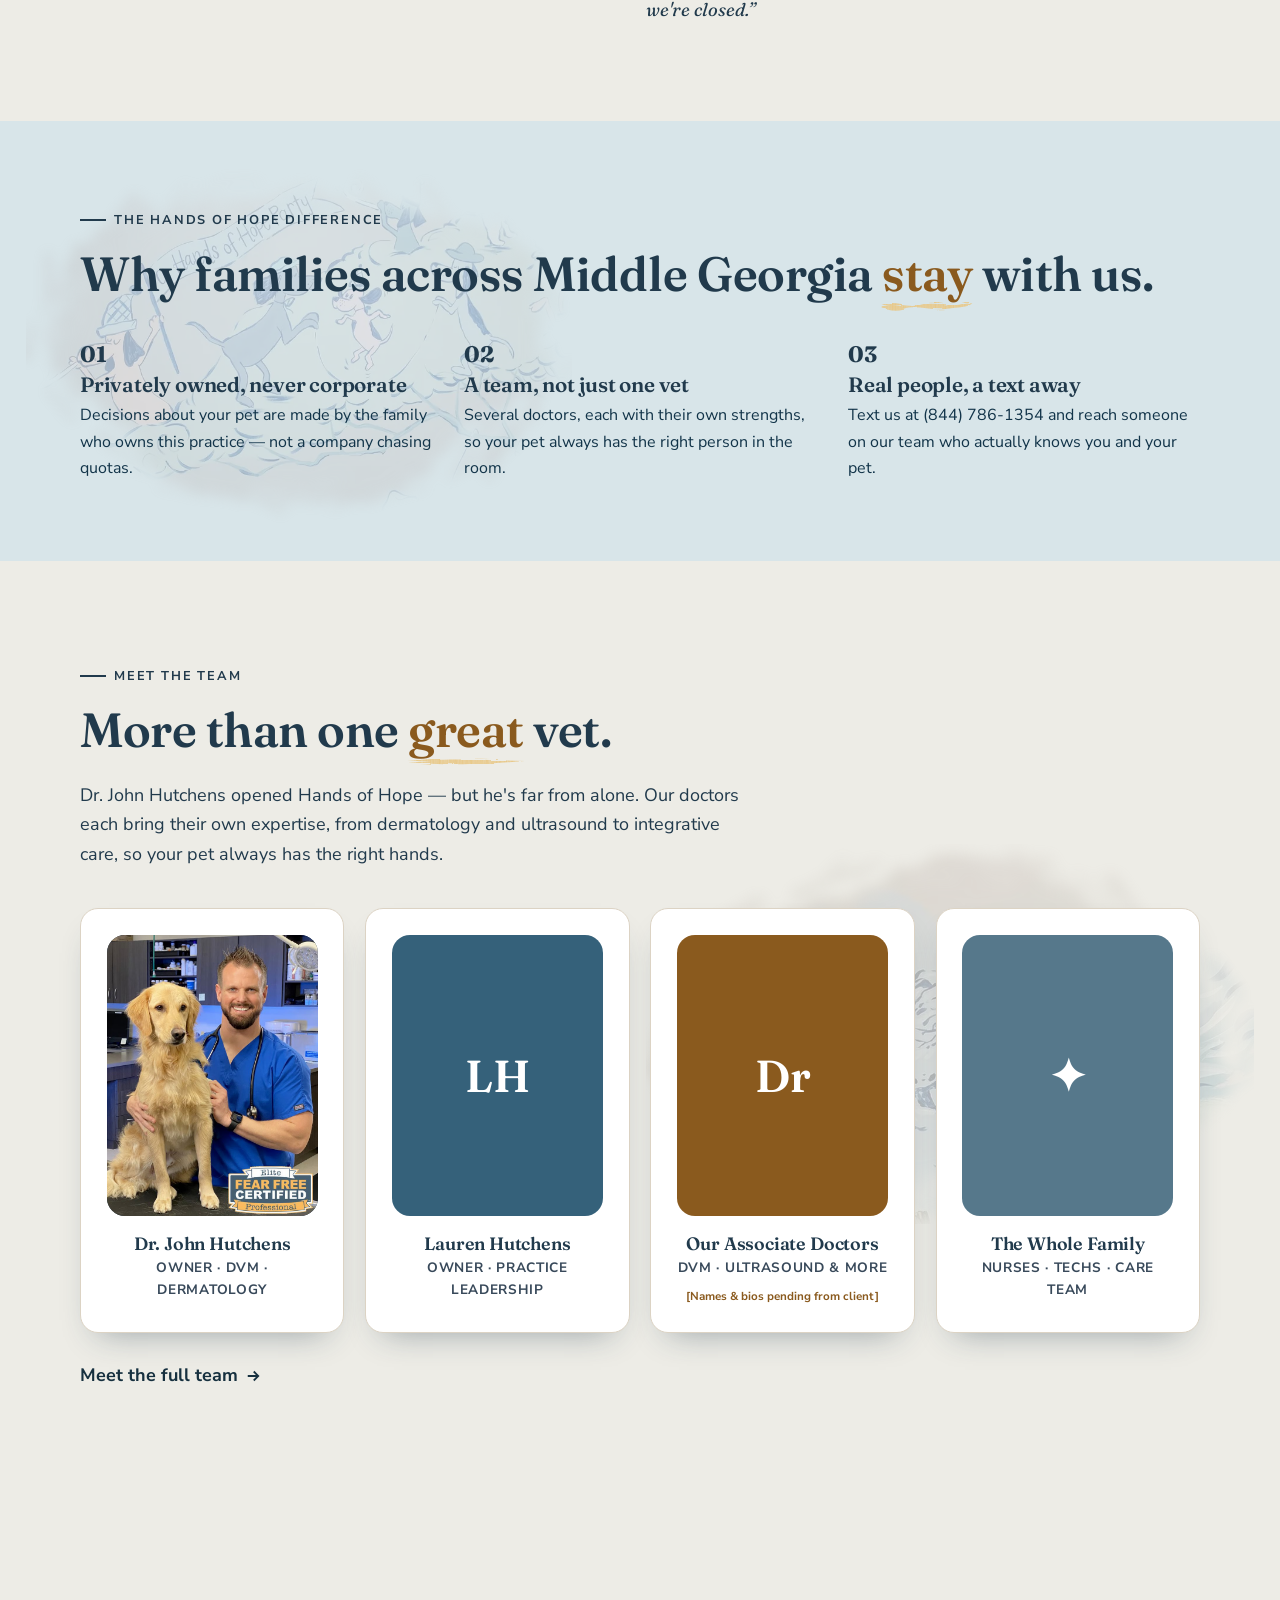
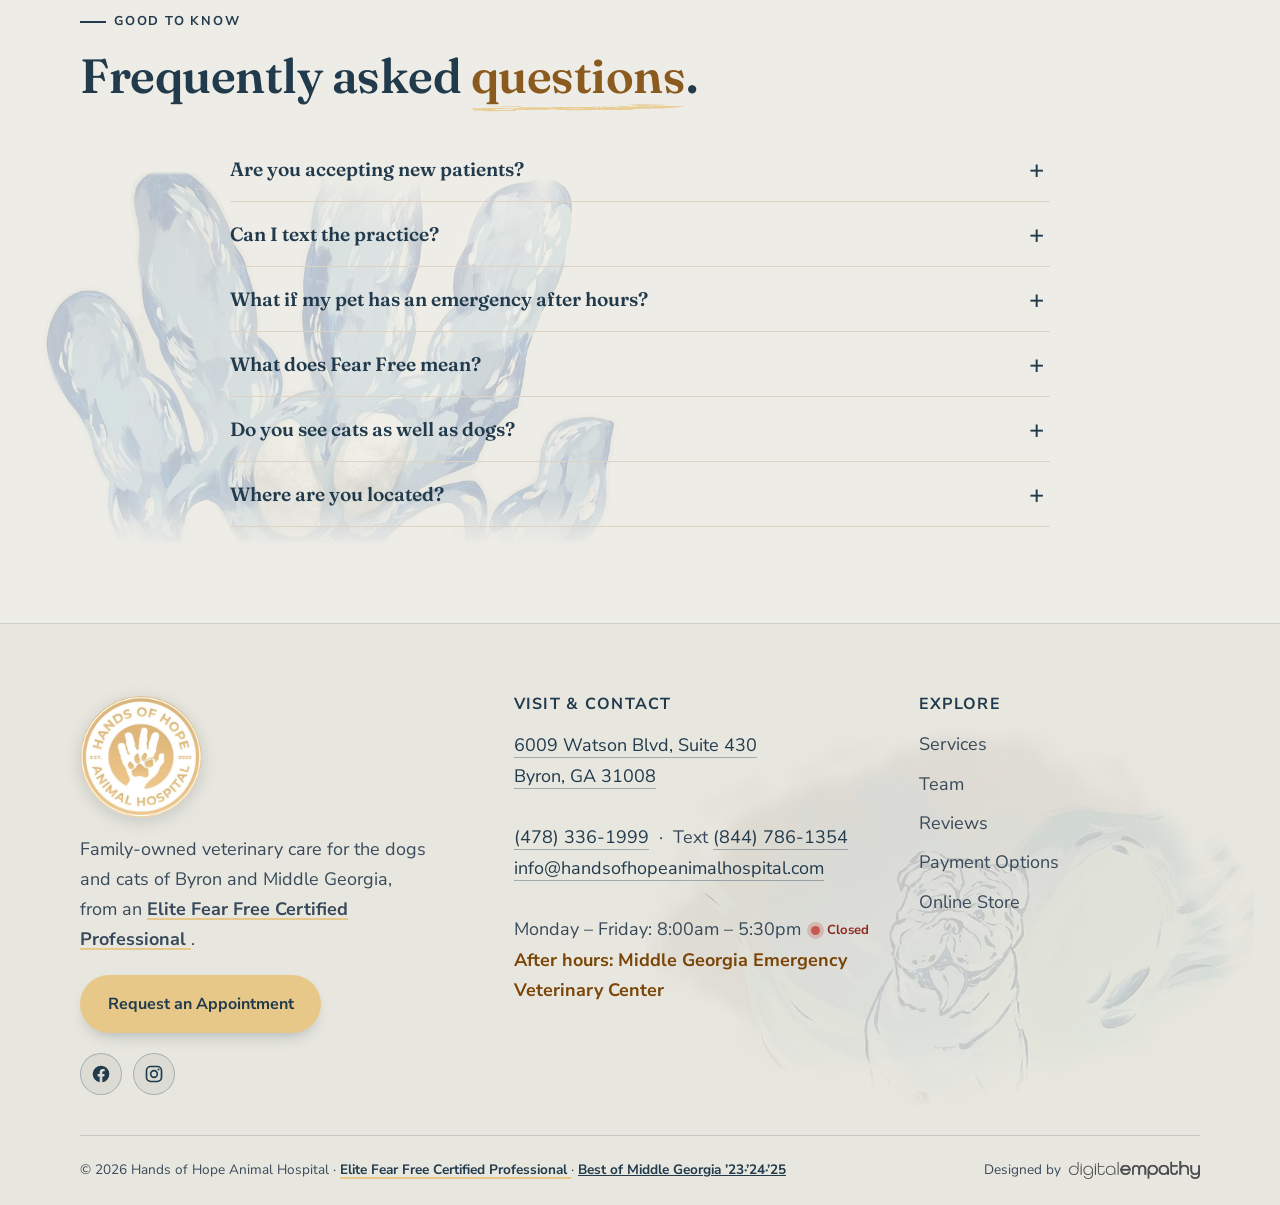
==== commit 700a160f: "Hand mural: soft top fade + padding" ====
--- a/index.html
+++ b/index.html
@@ -22,7 +22,7 @@
 <link href="https://fonts.googleapis.com/css2?family=Fraunces:opsz,wght@9..144,400;9..144,500;9..144,600;9..144,700&family=Nunito+Sans:wght@400;500;600;700&display=swap" rel="stylesheet" />
 
 <script>document.documentElement.classList.add('mural-js')</script>
-<link rel="stylesheet" href="assets/site.css?v=20261016c" />
+<link rel="stylesheet" href="assets/site.css?v=20261016d" />
 </head>
 <body>
 <noscript><iframe src="https://www.googletagmanager.com/ns.html?id=GTM-XXXXXXX"
--- a/assets/site.css
+++ b/assets/site.css
@@ -402,7 +402,7 @@
   width:clamp(300px,44%,620px);aspect-ratio:4/3;background-size:contain;background-position:center;opacity:.24;}
 .mural-left::before{right:auto;left:2%;}
 .mb-party::before{background-image:url(mural-party-paint.webp);}
-.mb-hand::before{background-image:url(mural-hand-paint-v2.webp);}
+.mb-hand::before{background-image:url(mural-hand-paint-v3.webp);}
 .mb-girl::before{background-image:url(mural-girl-paint.webp);}
 .mb-bulldog::before{background-image:url(mural-bulldog-paint.webp);}
 .reviews.mural-bg::before{opacity:.12;}
@@ -525,3 +525,4 @@
 .mural-js .mural-bg.mural-in::before,.mural-js .rev-mural.mural-in,.mural-js .mural-anim.mural-in{-webkit-mask-position:0 0;mask-position:0 0;filter:blur(0);}
 .mural-js .mural-bg.mural-in:not(.mural-left):not(.contact)::before{-webkit-mask-position:100% 0;mask-position:100% 0;}
 @media (prefers-reduced-motion:reduce){.mural-js .mural-bg::before,.mural-js .mural-bg:not(.mural-left):not(.contact)::before,.mural-js .rev-mural,.mural-js .mural-anim{-webkit-mask-image:none;mask-image:none;filter:none;transition:none;}}
+.mb-hand::before{top:clamp(2.75rem,5vw,4.5rem);bottom:clamp(2.75rem,5vw,4.5rem);}
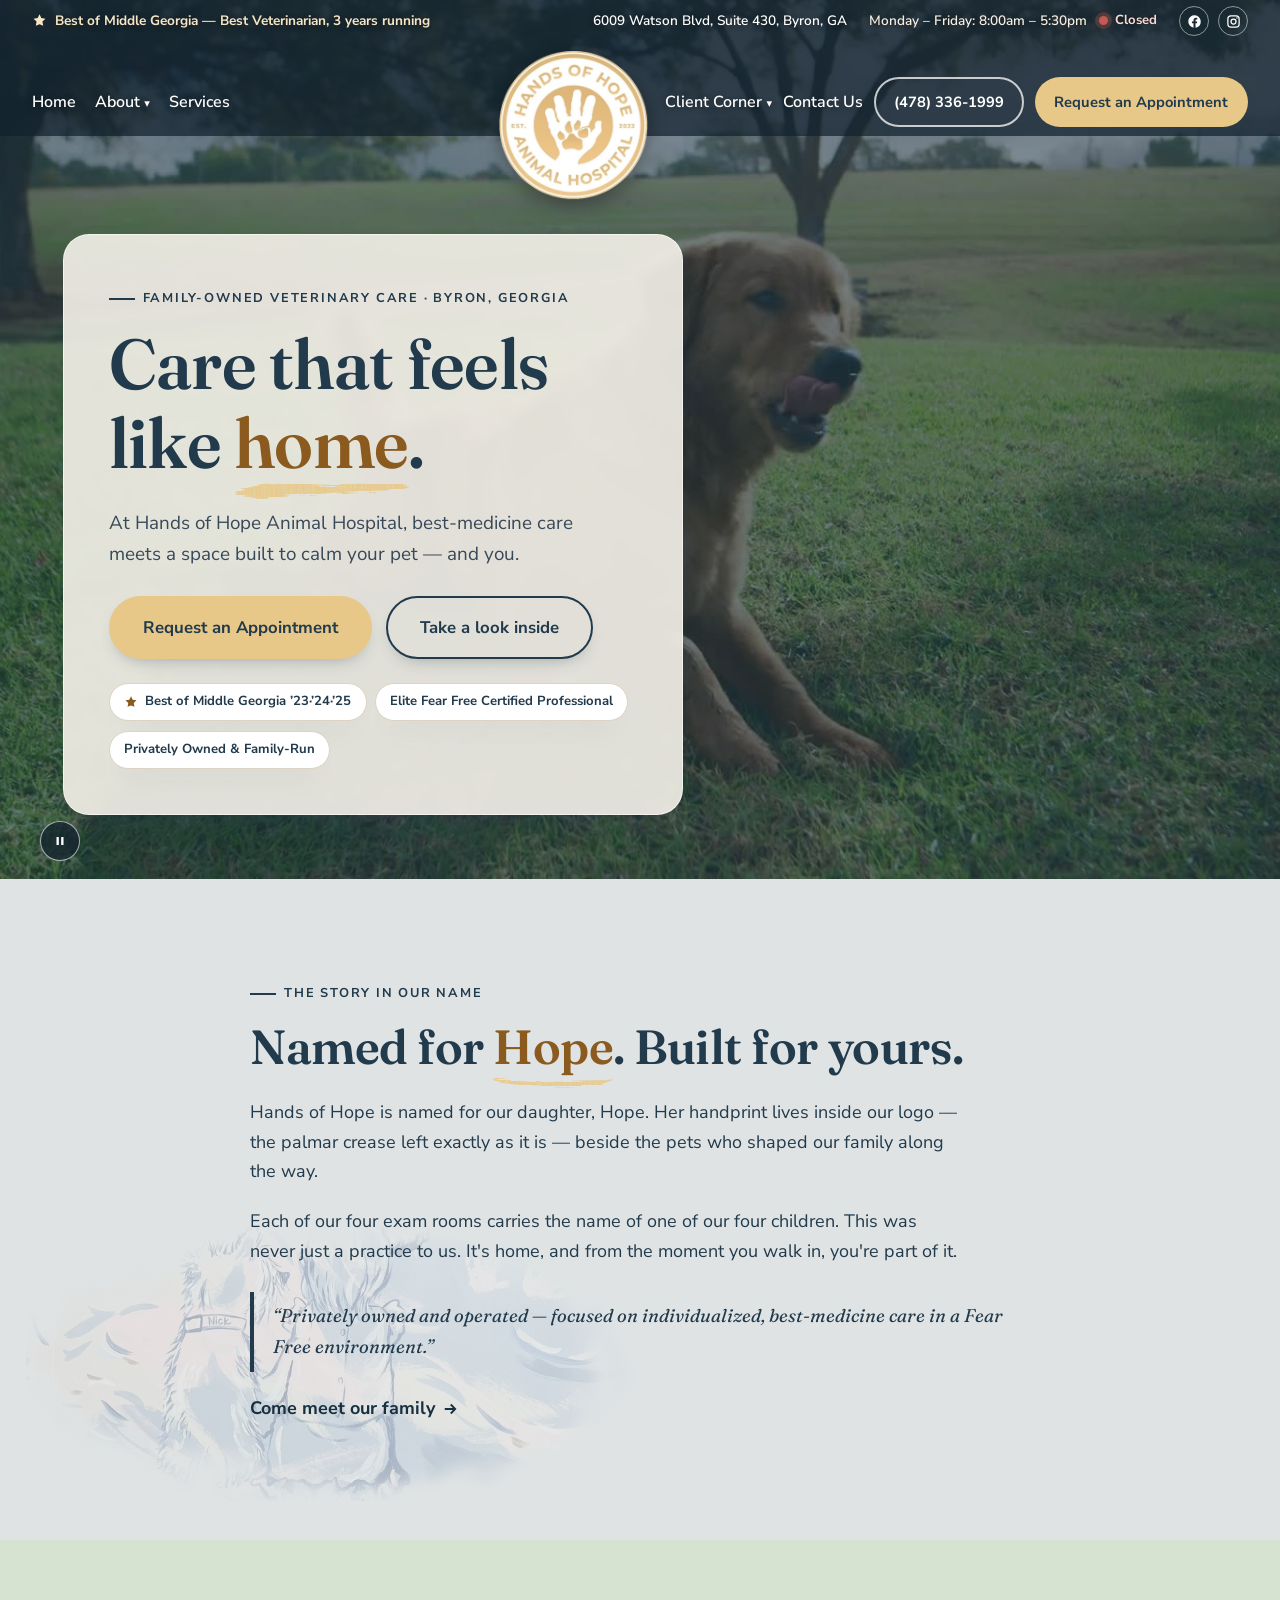
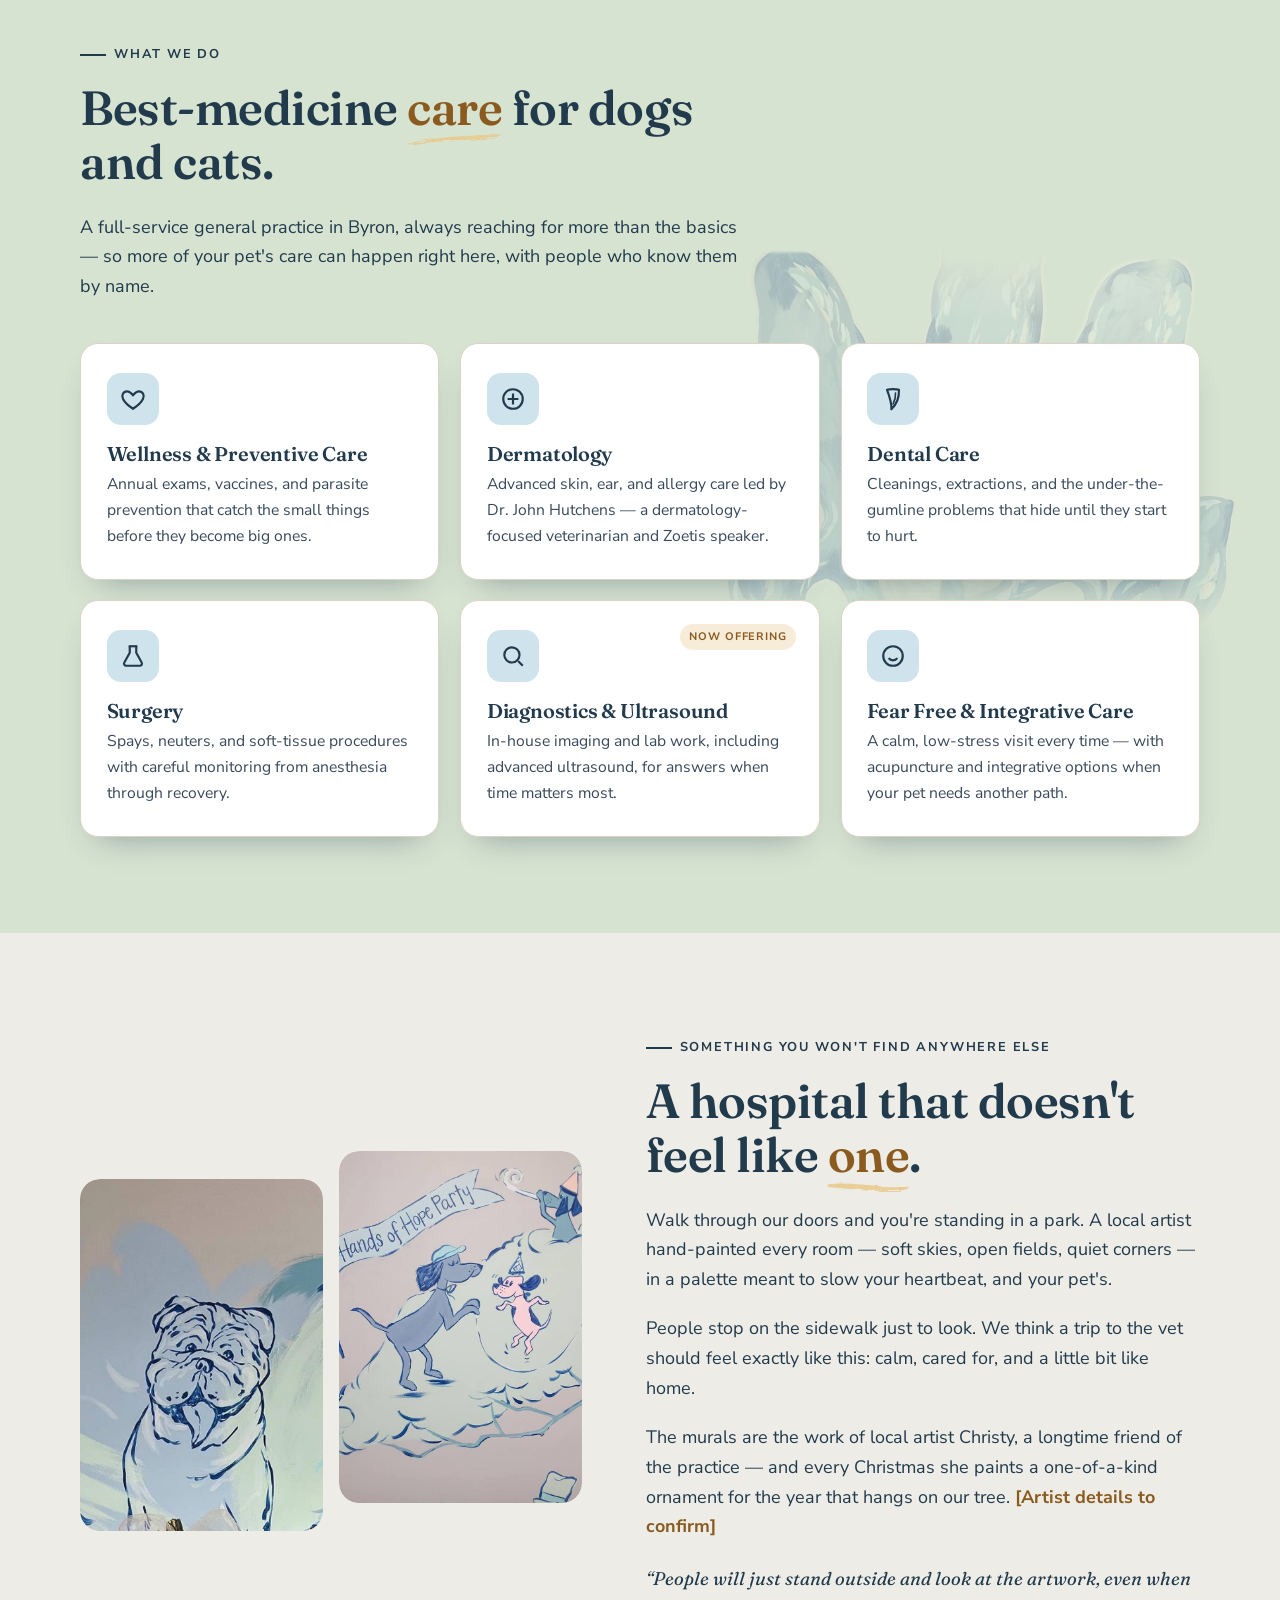
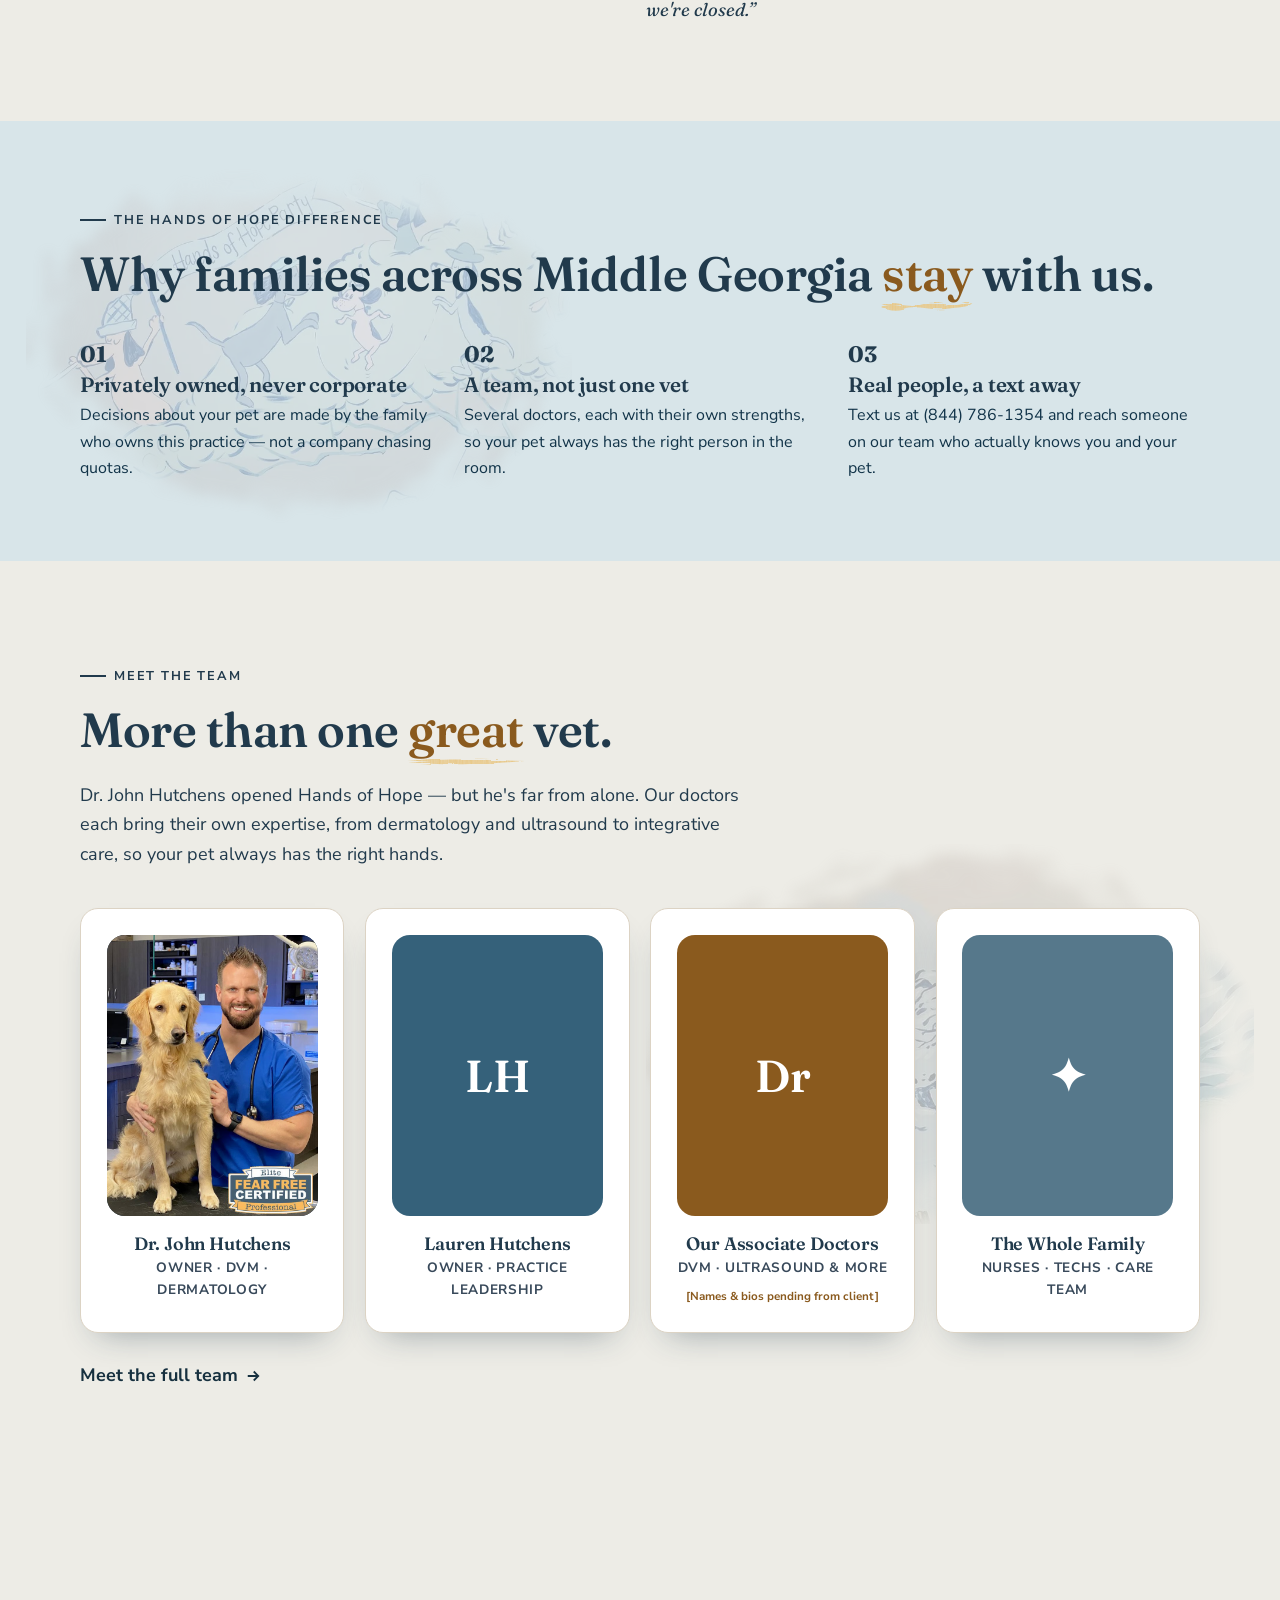
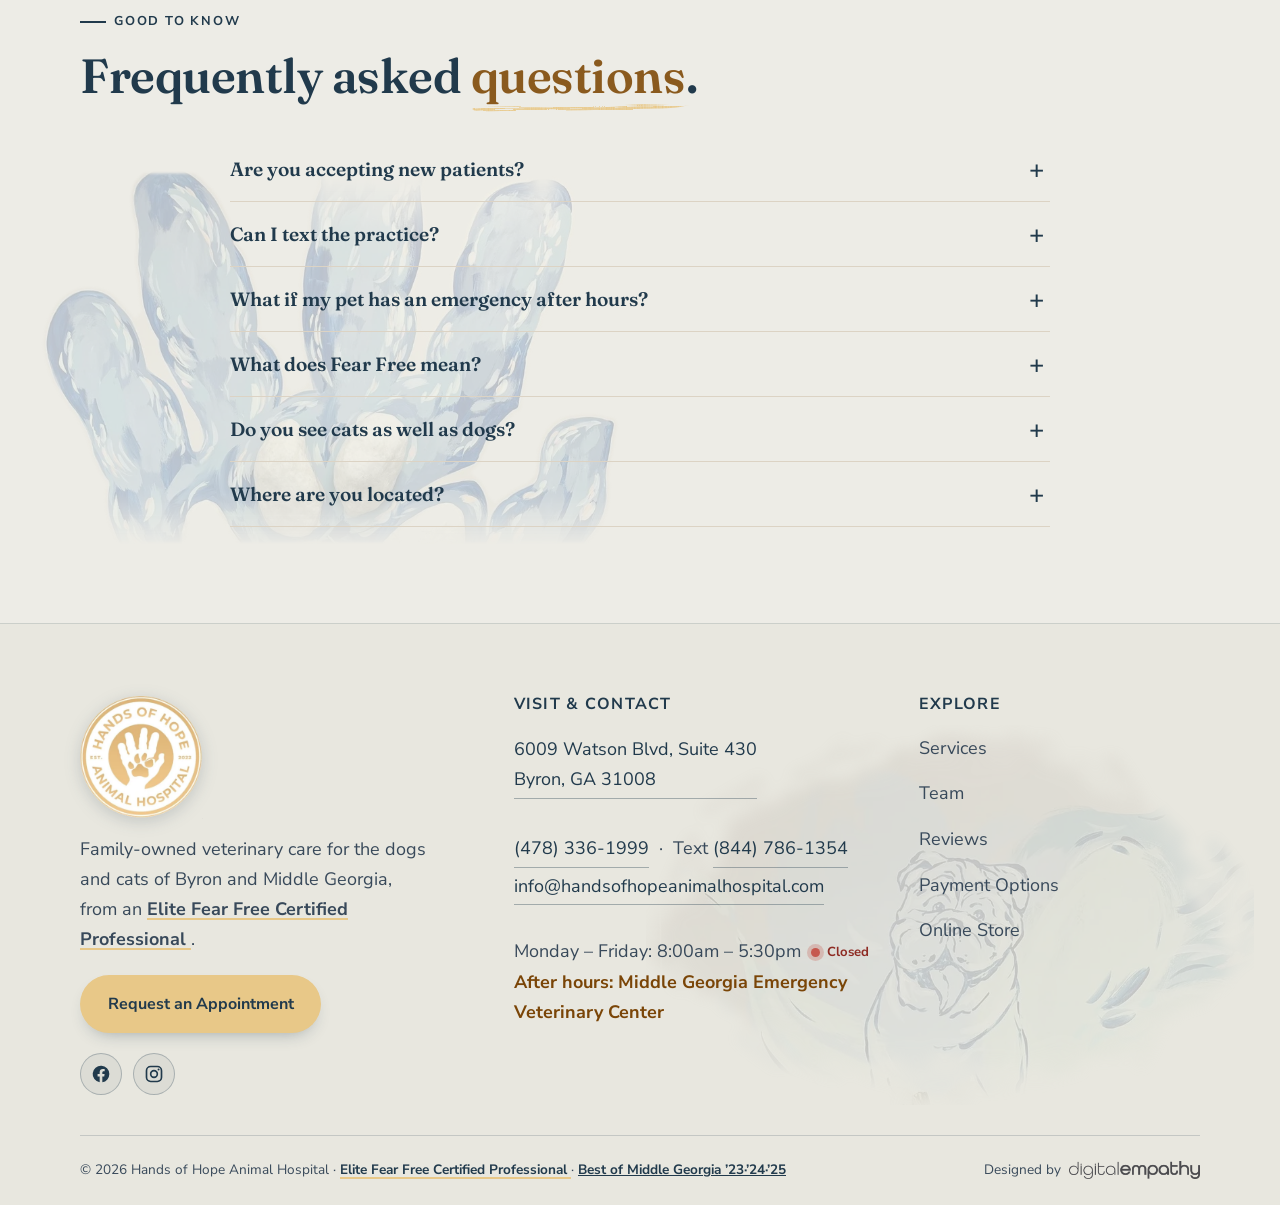
==== commit 0890ac13: "Cleanup, accessibility, mobile fit, performance" ====
--- a/index.html
+++ b/index.html
@@ -22,7 +22,14 @@
 <link href="https://fonts.googleapis.com/css2?family=Fraunces:opsz,wght@9..144,400;9..144,500;9..144,600;9..144,700&family=Nunito+Sans:wght@400;500;600;700&display=swap" rel="stylesheet" />
 
 <script>document.documentElement.classList.add('mural-js')</script>
-<link rel="stylesheet" href="assets/site.css?v=20261016d" />
+<link rel="stylesheet" href="assets/site.css?v=20261016f" />
+<script type="text/javascript">
+    (function(k) {
+        let s=document.createElement('script');s.defer=true;
+        s.src="https://cdn.feedbucket.app/assets/feedbucket.js";
+        s.dataset.feedbucket=k;document.head.appendChild(s);
+    })('Gk1do63Xip9sIUdKC59K')
+</script>
 </head>
 <body>
 <noscript><iframe src="https://www.googletagmanager.com/ns.html?id=GTM-XXXXXXX"
@@ -61,7 +68,7 @@
 <nav class="nav" id="nav" aria-label="Primary">
   <div class="wrap">
     <a class="brand" href="#top" aria-label="Hands of Hope Animal Hospital — home">
-      <img class="brand-logo" src="assets/hands-of-hope-logo.png" width="150" height="150" alt="Hands of Hope Animal Hospital logo" />
+      <img class="brand-logo" src="assets/hands-of-hope-logo.webp" width="150" height="150" alt="Hands of Hope Animal Hospital logo" />
     </a>
     <ul class="nav-links">
       <li><a href="#top">Home</a></li>
@@ -198,8 +205,8 @@
 <section class="art reveal" id="art">
   <div class="wrap">
     <div class="art-media">
-      <img class="mural-anim" src="assets/mural-bulldog.jpg" alt="Hand-painted mural of a smiling bulldog in soft blues on a wall at Hands of Hope Animal Hospital" />
-      <img class="mural-anim" src="assets/mural-party.jpg" alt="Hand-painted &quot;A Hands of Hope Party&quot; mural of dogs celebrating in a tree at Hands of Hope Animal Hospital" />
+      <img loading="lazy" decoding="async" class="mural-anim" src="assets/mural-bulldog.jpg" alt="Hand-painted mural of a smiling bulldog in soft blues on a wall at Hands of Hope Animal Hospital" />
+      <img loading="lazy" decoding="async" class="mural-anim" src="assets/mural-party.jpg" alt="Hand-painted &quot;A Hands of Hope Party&quot; mural of dogs celebrating in a tree at Hands of Hope Animal Hospital" />
     </div>
     <div class="art-copy">
       <p class="eyebrow">Something you won't find anywhere else</p>
@@ -245,7 +252,7 @@
     </div>
     <div class="team-grid">
       <div class="member m1">
-        <div class="avatar headshot"><span aria-hidden="true">JH</span><img src="assets/john-hutchens.jpg" alt="Dr. John Hutchens, owner and veterinarian" onerror="this.remove()" /></div>
+        <div class="avatar headshot"><span aria-hidden="true">JH</span><img loading="lazy" decoding="async" src="assets/john-hutchens.jpg" alt="Dr. John Hutchens, owner and veterinarian" onerror="this.remove()" /></div>
         <h3>Dr. John Hutchens</h3>
         <p class="role">Owner · DVM · Dermatology</p>
       </div>
@@ -311,7 +318,7 @@
   <div class="wrap">
     <div class="foot-grid">
       <div class="foot-brand">
-        <img class="foot-logo" src="assets/hands-of-hope-logo.png" width="112" height="112" alt="Hands of Hope Animal Hospital logo" />
+        <img loading="lazy" decoding="async" class="foot-logo" src="assets/hands-of-hope-logo.webp" width="112" height="112" alt="Hands of Hope Animal Hospital logo" />
         <p>Family-owned veterinary care for the dogs and cats of Byron and Middle Georgia, from an <a class="ff-link" href="https://www.fearfree.com/certifications/fear-free-individual-veterinary-professional-certification-programs/" target="_blank" rel="noopener">Elite Fear Free Certified Professional <span class="sr-only">(opens in a new tab)</span></a>.</p>
         <a class="btn btn-light" href="contact.html">Request an Appointment</a>
         <div class="foot-social">
@@ -346,7 +353,7 @@
     </div>
     <div class="foot-bottom">
       <span>© <span id="yr"></span> Hands of Hope Animal Hospital · <a class="ff-link" href="https://www.fearfree.com/certifications/fear-free-individual-veterinary-professional-certification-programs/" target="_blank" rel="noopener">Elite Fear Free Certified Professional <span class="sr-only">(opens in a new tab)</span></a> · <a href="https://www.bestofmiddlegeorgia.com/" target="_blank" rel="noopener"><strong>Best of Middle Georgia ’23·’24·’25</strong> <span class="sr-only">(opens in a new tab)</span></a></span>
-      <span><span class="de-credit">Designed by <a href="https://digitalempathyinc.com" target="_blank" rel="noopener"><img src="assets/de-logo.png" width="480" height="66" alt="Digital Empathy (opens in a new tab)" /></a></span></span>
+      <span><span class="de-credit">Designed by <a href="https://digitalempathyinc.com" target="_blank" rel="noopener"><img loading="lazy" decoding="async" src="assets/de-logo.png" width="480" height="66" alt="Digital Empathy (opens in a new tab)" /></a></span></span>
     </div>
   </div>
 </footer>
--- a/assets/site.css
+++ b/assets/site.css
@@ -526,3 +526,14 @@
 .mural-js .mural-bg.mural-in:not(.mural-left):not(.contact)::before{-webkit-mask-position:100% 0;mask-position:100% 0;}
 @media (prefers-reduced-motion:reduce){.mural-js .mural-bg::before,.mural-js .mural-bg:not(.mural-left):not(.contact)::before,.mural-js .rev-mural,.mural-js .mural-anim{-webkit-mask-image:none;mask-image:none;filter:none;transition:none;}}
 .mb-hand::before{top:clamp(2.75rem,5vw,4.5rem);bottom:clamp(2.75rem,5vw,4.5rem);}
+
+.foot-grid>*,.contact .wrap>*,.contact-copy,.info-list li>span{min-width:0;}
+.info-list a,.foot-addr a,.foot-brand p{overflow-wrap:anywhere;}
+.foot-col li a,.info-list a,.foot-addr a{display:inline-block;padding:.2rem 0;}
+@media (max-width:900px){.topbar .award{white-space:normal;}}
+@media (max-width:640px){
+  .topbar .wrap{justify-content:center;text-align:center;}
+  .topbar .award{font-size:.78rem;line-height:1.35;padding:.35rem 0;}
+  .foot-col li{margin-bottom:.35rem;}
+  .foot-bottom{flex-direction:column;align-items:flex-start;}
+}
